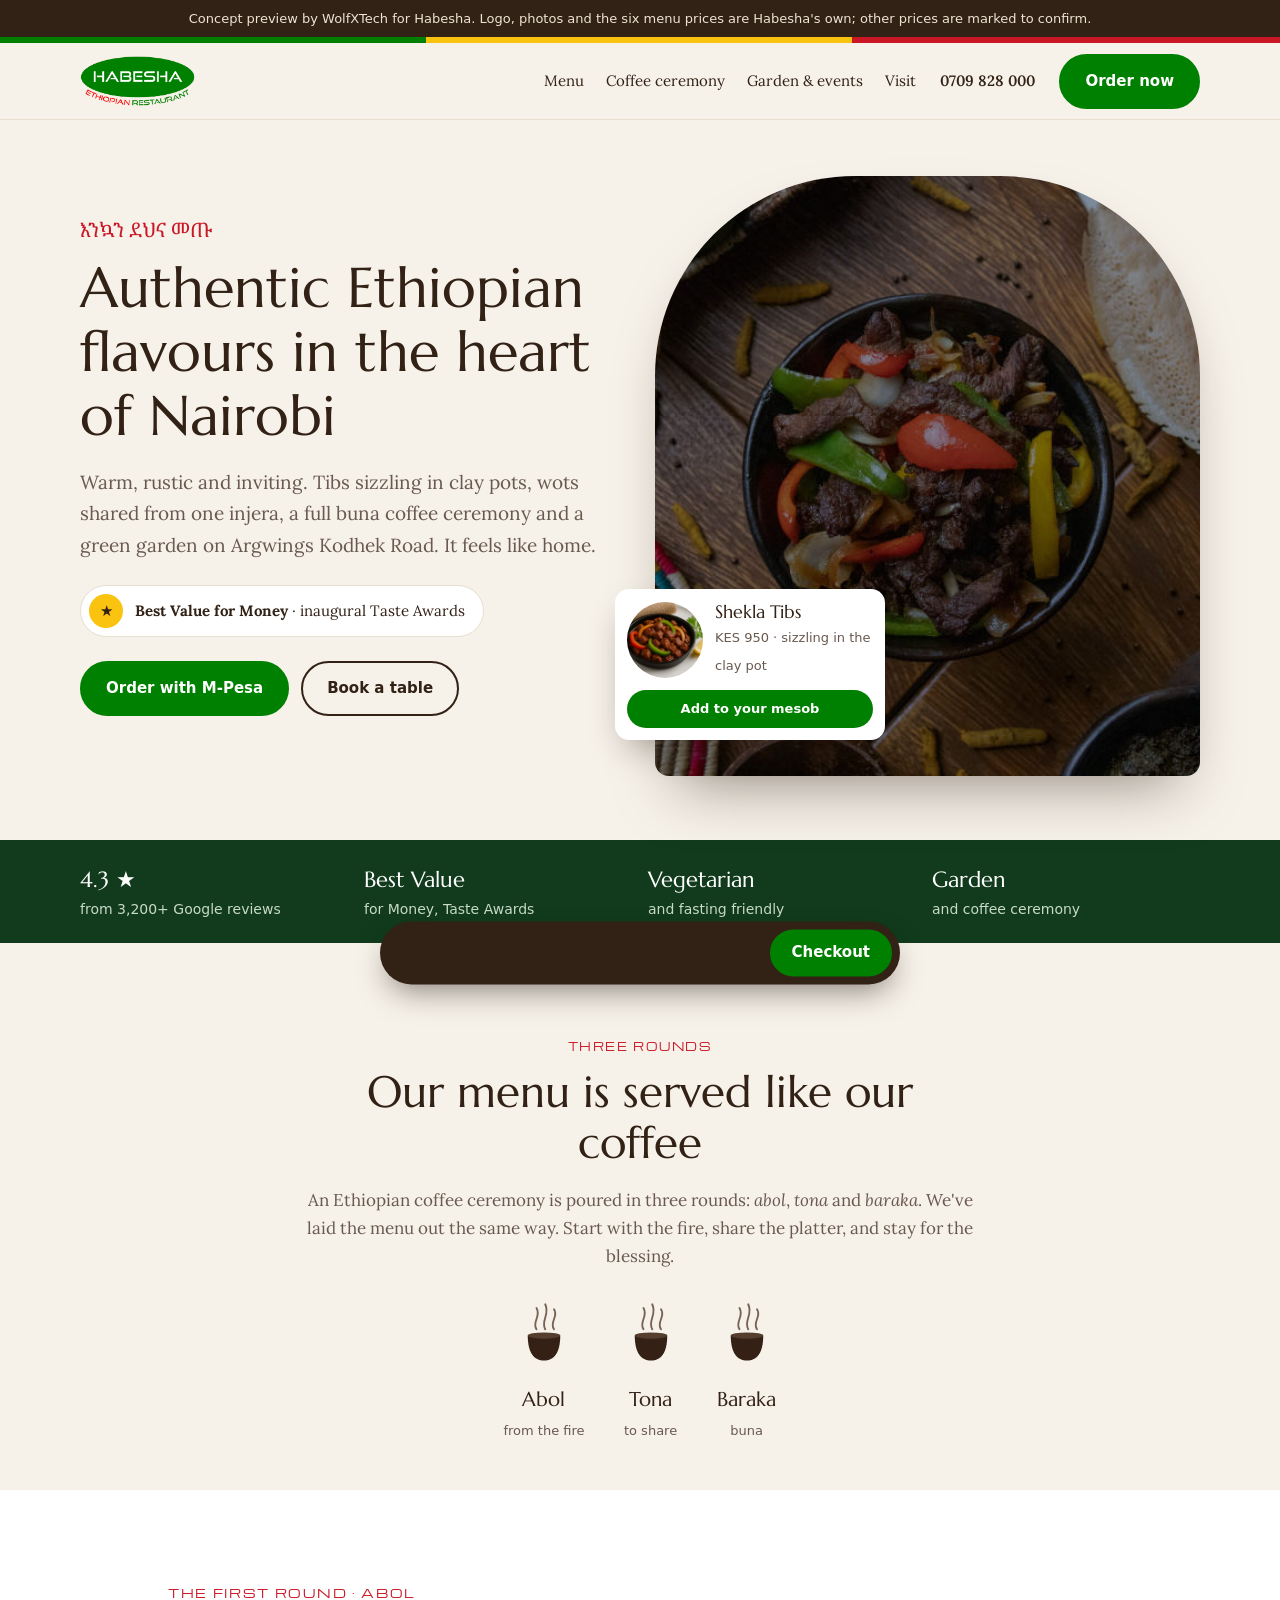
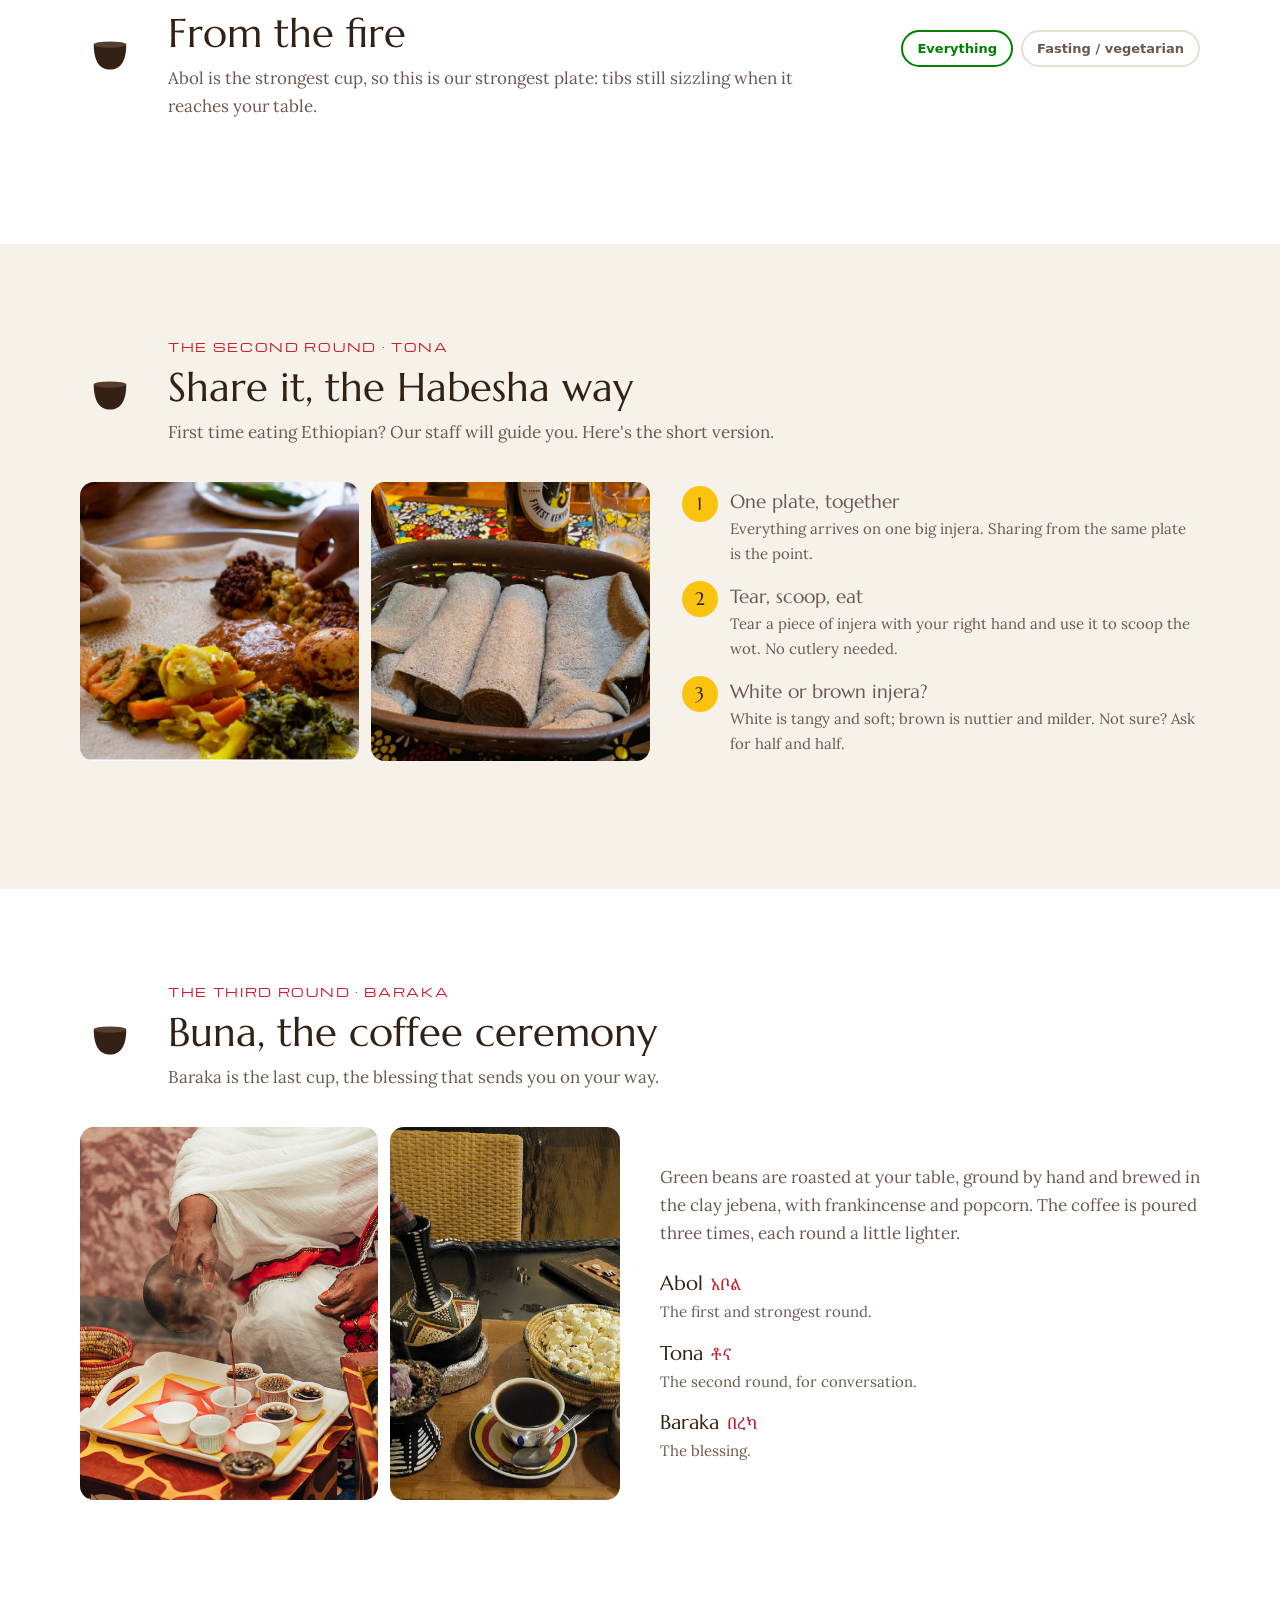
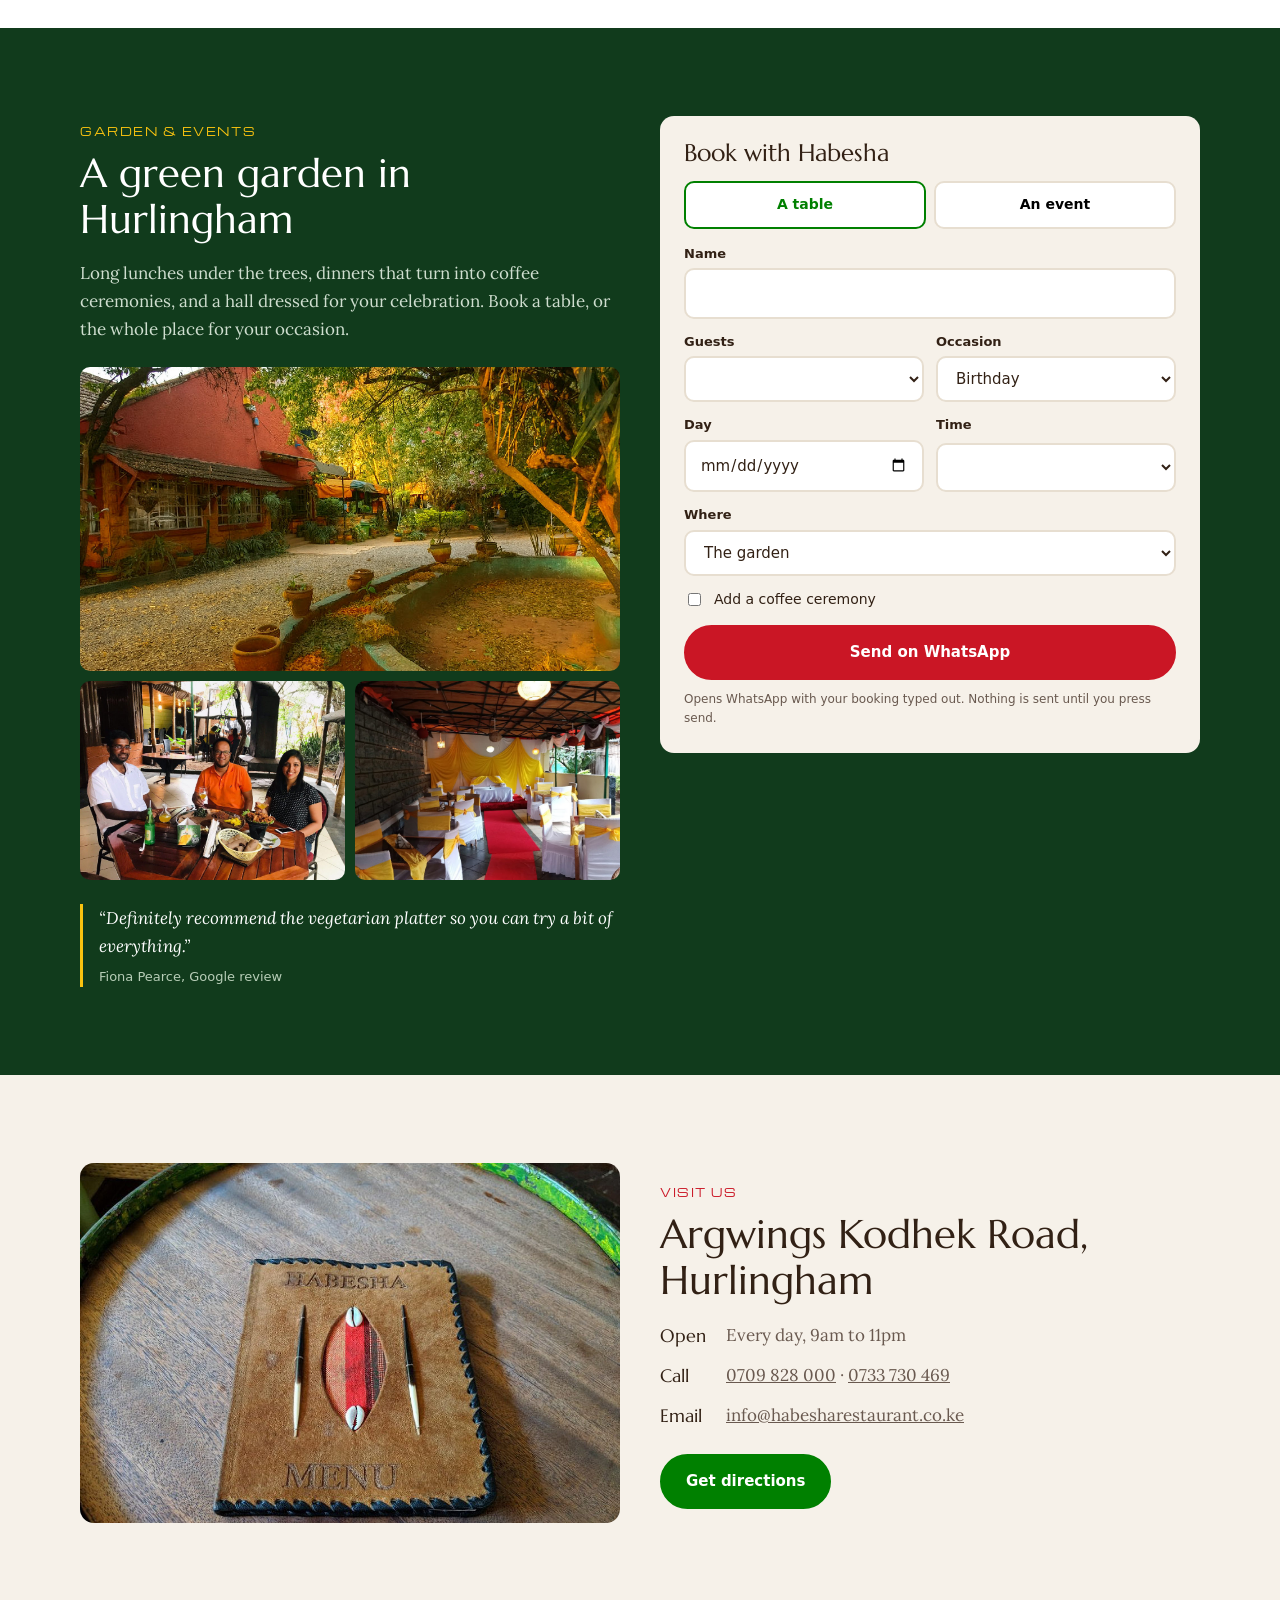
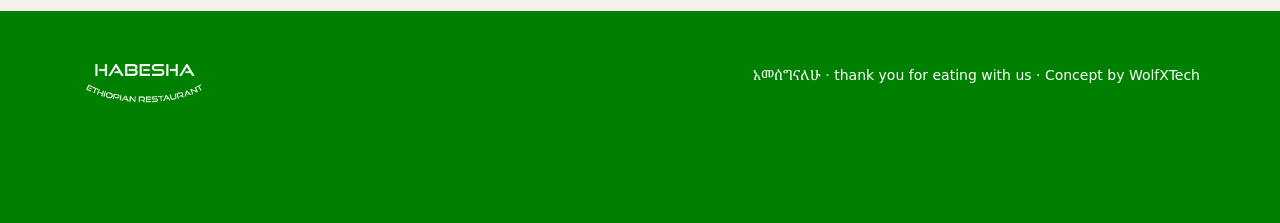
==== index.html @ 849359c7 "WolfXTech concept demo: habesha-ethiopian (2026-09-28)" ====
<!doctype html>
<html lang="en">
<head>
<meta name="robots" content="noindex, nofollow">
<meta charset="utf-8">
<meta name="viewport" content="width=device-width, initial-scale=1">
<title>Habesha Ethiopian Restaurant | Authentic Ethiopian Food &amp; Coffee Ceremony, Hurlingham, Nairobi</title>
<meta name="description" content="Authentic Ethiopian flavours in the heart of Nairobi. Shekla tibs, doro wot and sharing platters on injera, a traditional coffee ceremony and a green garden on Argwings Kodhek Road, Hurlingham. Voted Best Value for Money at the inaugural Taste Awards. Order online with M-Pesa or book a table.">
<meta name="theme-color" content="#008000">
<link rel="icon" href="img/logo.png">
<link rel="preconnect" href="https://fonts.googleapis.com">
<link rel="preconnect" href="https://fonts.gstatic.com" crossorigin>
<link href="https://fonts.googleapis.com/css2?family=Lora:ital,wght@0,400;0,500;0,600;1,400&family=Marcellus&family=Michroma&family=Noto+Serif+Ethiopic:wght@500&display=swap" rel="stylesheet">
<link rel="stylesheet" href="habesha.css">
<script type="application/ld+json">
{"@context":"https://schema.org","@type":"Restaurant","name":"Habesha Ethiopian Restaurant","servesCuisine":"Ethiopian","telephone":"+254709828000","email":"info@habesharestaurant.co.ke",
 "address":{"@type":"PostalAddress","streetAddress":"Argwings Kodhek Road, Hurlingham","addressLocality":"Nairobi","addressCountry":"KE"},
 "openingHours":"Mo-Su 09:00-23:00","award":"Best Value for Money, inaugural Taste Awards","aggregateRating":{"@type":"AggregateRating","ratingValue":4.3,"reviewCount":3222}}
</script>
</head>
<body>
<div class="concept">Concept preview by WolfXTech for Habesha. Logo, photos and the six menu prices are Habesha's own; other prices are marked to confirm.</div>
<div class="tricolour" aria-hidden="true"></div>

<header class="top"><div class="wrap">
  <a class="logo" href="#top"><img src="img/logo.png" alt="Habesha Ethiopian Restaurant" width="1558" height="673"></a>
  <nav class="links" aria-label="Sections"><a href="#rounds">Menu</a><a href="#baraka">Coffee ceremony</a><a href="#garden">Garden &amp; events</a><a href="#visit">Visit</a></nav>
  <a class="phone" href="tel:+254709828000">0709 828 000</a>
  <a class="btn btn-green" href="#rounds">Order now</a>
</div></header>

<main id="top">
  <div class="wrap hero">
    <div>
      <span class="eth" lang="am">እንኳን ደህና መጡ</span>
      <h1>Authentic Ethiopian flavours in the heart of Nairobi</h1>
      <p>Warm, rustic and inviting. Tibs sizzling in clay pots, wots shared from one injera, a full buna coffee ceremony and a green garden on Argwings Kodhek Road. It feels like home.</p>
      <div class="award"><i aria-hidden="true">★</i><span><b>Best Value for Money</b> · inaugural Taste Awards</span></div>
      <div class="ctas"><a class="btn btn-green" href="#rounds">Order with M-Pesa</a><a class="btn" href="#garden">Book a table</a></div>
      <p class="status" id="status"></p>
    </div>
    <div class="stage">
      <img src="img/hero.jpg" alt="An Ethiopian platter on injera beside woven mesob baskets at Habesha" width="960" height="540">
      <div class="float">
        <img src="img/shekla-tibs.jpg" alt="" width="960" height="640">
        <div><b>Shekla Tibs</b><span>KES 950 · sizzling in the clay pot</span></div>
        <button class="add" type="button" data-add="shekla-tibs">Add to your mesob</button>
      </div>
    </div>
  </div>

  <div class="proof"><div class="wrap">
    <div><b>4.3 ★</b>from 3,200+ Google reviews</div>
    <div><b>Best Value</b>for Money, Taste Awards</div>
    <div><b>Vegetarian</b>and fasting friendly</div>
    <div><b>Garden</b>and coffee ceremony</div>
  </div></div>

  <section id="rounds" style="padding-bottom:40px">
    <div class="wrap intro">
      <span class="caps" style="color:var(--red)">Three rounds</span>
      <h2>Our menu is served like our coffee</h2>
      <p>An Ethiopian coffee ceremony is poured in three rounds: <i>abol</i>, <i>tona</i> and <i>baraka</i>. We've laid the menu out the same way. Start with the fire, share the platter, and stay for the blessing.</p>
      <div class="cups">
        <a href="#abol"><span class="cup" aria-hidden="true"><svg viewBox="0 0 96 120"><use href="#cupsvg"/></svg></span><b>Abol</b>from the fire</a>
        <a href="#tona"><span class="cup" aria-hidden="true"><svg viewBox="0 0 96 120"><use href="#cupsvg"/></svg></span><b>Tona</b>to share</a>
        <a href="#baraka"><span class="cup" aria-hidden="true"><svg viewBox="0 0 96 120"><use href="#cupsvg"/></svg></span><b>Baraka</b>buna</a>
      </div>
    </div>
  </section>

  <section class="round" id="abol" data-key="fire">
    <div class="wrap">
      <div class="round-head">
        <span class="cup" aria-hidden="true"><svg viewBox="0 0 96 120" width="60" height="75"><g class="steam" fill="none" stroke="hsl(24 18% 40%)" stroke-width="3" stroke-linecap="round"><path d="M36 50 C28 38 44 30 36 16"/><path d="M50 50 C42 36 58 28 50 10"/><path d="M64 50 C56 38 72 30 64 18"/></g><path d="M22 60 H74 C74 88 64 100 48 100 C32 100 22 88 22 60 Z" fill="hsl(24 45% 14%)"/><ellipse cx="48" cy="60" rx="26" ry="5" fill="hsl(24 30% 26%)"/></svg></span>
        <div><span class="n">The first round · Abol</span><h2>From the fire</h2><p>Abol is the strongest cup, so this is our strongest plate: tibs still sizzling when it reaches your table.</p></div>
        <div class="filters" role="group" aria-label="Filter"><button type="button" data-diet="" aria-pressed="true">Everything</button><button type="button" data-diet="v" aria-pressed="false">Fasting / vegetarian</button></div>
      </div>
      <div class="dishes" data-cat="fire"></div>
    </div>
  </section>

  <section class="round" id="tona" data-key="share">
    <div class="wrap">
      <div class="round-head">
        <span class="cup" aria-hidden="true"><svg viewBox="0 0 96 120" width="60" height="75"><g class="steam" fill="none" stroke="hsl(24 18% 40%)" stroke-width="3" stroke-linecap="round"><path d="M36 50 C28 38 44 30 36 16"/><path d="M50 50 C42 36 58 28 50 10"/><path d="M64 50 C56 38 72 30 64 18"/></g><path d="M22 60 H74 C74 88 64 100 48 100 C32 100 22 88 22 60 Z" fill="hsl(24 45% 14%)"/><ellipse cx="48" cy="60" rx="26" ry="5" fill="hsl(24 30% 26%)"/></svg></span>
        <div><span class="n">The second round · Tona</span><h2>Share it, the Habesha way</h2><p>First time eating Ethiopian? Our staff will guide you. Here's the short version.</p></div>
      </div>
      <div class="guide">
        <div class="pics"><img src="img/eating.jpg" alt="Hands tearing injera to scoop wot" loading="lazy" width="960" height="640"><img src="img/injera.jpg" alt="Rolls of injera in a basket" loading="lazy" width="960" height="640"></div>
        <ol>
          <li><span><b>One plate, together</b><span>Everything arrives on one big injera. Sharing from the same plate is the point.</span></span></li>
          <li><span><b>Tear, scoop, eat</b><span>Tear a piece of injera with your right hand and use it to scoop the wot. No cutlery needed.</span></span></li>
          <li><span><b>White or brown injera?</b><span>White is tangy and soft; brown is nuttier and milder. Not sure? Ask for half and half.</span></span></li>
        </ol>
      </div>
      <div class="dishes" data-cat="share"></div>
    </div>
  </section>

  <section class="round" id="baraka" data-key="coffee">
    <div class="wrap">
      <div class="round-head">
        <span class="cup" aria-hidden="true"><svg viewBox="0 0 96 120" width="60" height="75"><g class="steam" fill="none" stroke="hsl(24 18% 40%)" stroke-width="3" stroke-linecap="round"><path d="M36 50 C28 38 44 30 36 16"/><path d="M50 50 C42 36 58 28 50 10"/><path d="M64 50 C56 38 72 30 64 18"/></g><path d="M22 60 H74 C74 88 64 100 48 100 C32 100 22 88 22 60 Z" fill="hsl(24 45% 14%)"/><ellipse cx="48" cy="60" rx="26" ry="5" fill="hsl(24 30% 26%)"/></svg></span>
        <div><span class="n">The third round · Baraka</span><h2>Buna, the coffee ceremony</h2><p>Baraka is the last cup, the blessing that sends you on your way.</p></div>
      </div>
      <div class="ceremony">
        <div class="pics"><img src="img/pour.jpg" alt="Coffee poured from the jebena at Habesha's coffee ceremony" loading="lazy" width="960" height="640"><img src="img/buna.jpg" alt="A buna set with jebena, cups and incense" loading="lazy" width="960" height="640"></div>
        <div>
          <p style="margin:0;color:var(--muted)">Green beans are roasted at your table, ground by hand and brewed in the clay jebena, with frankincense and popcorn. The coffee is poured three times, each round a little lighter.</p>
          <dl>
            <div><dt>Abol<span class="eth" lang="am">አቦል</span></dt><dd>The first and strongest round.</dd></div>
            <div><dt>Tona<span class="eth" lang="am">ቶና</span></dt><dd>The second round, for conversation.</dd></div>
            <div><dt>Baraka<span class="eth" lang="am">በረካ</span></dt><dd>The blessing.</dd></div>
          </dl>
        </div>
      </div>
      <div class="dishes" data-cat="coffee"></div>
    </div>
  </section>

  <section class="garden" id="garden">
    <div class="wrap grid">
      <div>
        <span class="n caps">Garden &amp; events</span>
        <h2>A green garden in Hurlingham</h2>
        <p>Long lunches under the trees, dinners that turn into coffee ceremonies, and a hall dressed for your celebration. Book a table, or the whole place for your occasion.</p>
        <div class="mosaic">
          <img src="img/garden.jpg" alt="Habesha's garden compound" loading="lazy" width="960" height="640">
          <img src="img/diners.jpg" alt="Guests at lunch in the garden" loading="lazy" width="960" height="640">
          <img src="img/hall.jpg" alt="Habesha's hall dressed for an event" loading="lazy" width="960" height="640">
        </div>
        <blockquote class="quote">“Definitely recommend the vegetarian platter so you can try a bit of everything.”<cite>Fiona Pearce, Google review</cite></blockquote>
      </div>
      <form class="bookform" id="bookf" novalidate>
        <h3>Book with Habesha</h3>
        <div class="seg" role="group" aria-label="What are you booking?"><button type="button" data-kind="table" aria-pressed="true">A table</button><button type="button" data-kind="event" aria-pressed="false">An event</button></div>
        <label class="field">Name<input name="name" autocomplete="name"></label>
        <div class="row2">
          <label class="field">Guests<select name="guests" id="guests"></select></label>
          <label class="field" id="occasionField">Occasion<select name="occasion"><option>Birthday</option><option>Anniversary</option><option>Engagement / wedding</option><option>Corporate event</option><option>Family gathering</option><option>Other</option></select></label>
        </div>
        <div class="row2">
          <label class="field">Day<input name="day" type="date" id="bday"></label>
          <label class="field">Time<select name="time" id="btime"></select></label>
        </div>
        <label class="field">Where<select name="where"><option>The garden</option><option>Inside</option><option>No preference</option></select></label>
        <label class="check"><input type="checkbox" name="ceremony"> Add a coffee ceremony</label>
        <p class="err" id="berr" hidden></p>
        <button class="btn btn-red" type="submit" style="width:100%">Send on WhatsApp</button>
        <p style="font-size:.75rem;color:var(--muted);margin:10px 0 0;font-family:system-ui,sans-serif">Opens WhatsApp with your booking typed out. Nothing is sent until you press send.</p>
      </form>
    </div>
  </section>

  <section id="visit">
    <div class="wrap visit">
      <img src="img/menu-book.jpg" alt="The leather-bound Habesha menu" loading="lazy" width="960" height="640">
      <div>
        <span class="caps" style="color:var(--red)">Visit us</span>
        <h2 style="font-size:2.5rem;margin-top:6px">Argwings Kodhek Road, Hurlingham</h2>
        <dl>
          <dt>Open</dt><dd>Every day, 9am to 11pm</dd>
          <dt>Call</dt><dd><a href="tel:+254709828000">0709 828 000</a> · <a href="tel:+254733730469">0733 730 469</a></dd>
          <dt>Email</dt><dd><a href="mailto:info@habesharestaurant.co.ke">info@habesharestaurant.co.ke</a></dd>
        </dl>
        <a class="btn btn-green" target="_blank" rel="noopener" href="https://www.google.com/maps/search/?api=1&amp;query=Habesha+Ethiopian+Restaurant+Argwings+Kodhek+Nairobi">Get directions</a>
      </div>
    </div>
  </section>
</main>

<footer><div class="wrap"><img src="img/logo-negative.png" alt="Habesha" width="1558" height="673"><span><span class="eth" lang="am">አመሰግናለሁ</span> · thank you for eating with us · Concept by WolfXTech</span></div></footer>
<div class="mesob" id="mesob" role="status"><span id="mesobText"></span><a class="btn btn-green" href="order.html" style="padding:9px 20px">Checkout</a></div>

<svg width="0" height="0" style="position:absolute" aria-hidden="true"><symbol id="cupsvg" viewBox="0 0 96 120"><g class="steam" fill="none" stroke="hsl(24 18% 40%)" stroke-width="3" stroke-linecap="round"><path d="M36 50 C28 38 44 30 36 16"/><path d="M50 50 C42 36 58 28 50 10"/><path d="M64 50 C56 38 72 30 64 18"/></g><path d="M22 60 H74 C74 88 64 100 48 100 C32 100 22 88 22 60 Z" fill="hsl(24 45% 14%)"/><ellipse cx="48" cy="60" rx="26" ry="5" fill="hsl(24 30% 26%)"/></symbol></svg>

<script src="kit.js"></script>
<script>
  const now = Kit.nairobiNow(), h = now.getHours(), open = h >= 9 && h < 23, st = document.getElementById('status');
  st.innerHTML = open ? '<b>Open now</b> until 11pm · delivery and pickup' : '<b>Closed now</b> · opens 9am. Order ahead for lunch.';
  st.classList.toggle('shut', !open);

  const b = Kit.basket('habesha-mesob'); let data, diet = '';
  const tags = it => (it.diet === 'v' ? '<span class="tag v">Fasting</span>' : '') + (it.tag ? `<span class="tag${/confirm/i.test(it.tag) ? ' tbc' : ''}">${Kit.esc(it.tag)}</span>` : '');
  const card = it => `<article class="dish">${it.img ? `<img src="img/${it.img}.jpg" alt="${Kit.esc(it.name)}" loading="lazy" width="960" height="640">` : ''}<div class="body"><h3>${Kit.esc(it.name)}</h3><div>${tags(it)}</div><p>${Kit.esc(it.desc || '')}</p><div class="row"><span class="price">KES ${Kit.fmt(it.price)}</span><button class="add" type="button" data-add="${it.id}">Add</button></div></div></article>`;
  const row = it => `<div class="item"><h4>${Kit.esc(it.name)} ${tags(it)}</h4><span class="price">${Kit.fmt(it.price)}</span><button class="add" type="button" data-add="${it.id}">Add</button>${it.desc ? `<p>${Kit.esc(it.desc)}</p>` : ''}</div>`;
  function render() {
    data.categories.forEach(c => {
      const list = c.items.filter(it => !diet || it.diet === diet), el = document.querySelector(`[data-cat="${c.key}"]`);
      const pics = list.filter(it => it.img), rest = list.filter(it => !it.img);
      el.innerHTML = pics.map(card).join('') || '<p style="color:var(--muted)">Nothing here with that filter.</p>';
      let rows = el.nextElementSibling?.classList.contains('rows') ? el.nextElementSibling : null;
      if (!rows && rest.length) { rows = document.createElement('div'); rows.className = 'rows'; el.after(rows); }
      if (rows) rows.innerHTML = rest.map(row).join('');
    });
  }
  function bag() { const t = Kit.totals(b, data.items); document.getElementById('mesobText').textContent = `Your mesob · ${t.count} dish${t.count === 1 ? '' : 'es'} · KES ${Kit.fmt(t.total)}`; document.getElementById('mesob').classList.toggle('show', t.count > 0); }

  document.addEventListener('click', e => {
    const a = e.target.closest('[data-add]'); if (a) { b.add(a.dataset.add); bag(); const was = a.textContent; a.textContent = 'Added'; setTimeout(() => a.textContent = was, 900); }
    const d = e.target.closest('[data-diet]'); if (d) { diet = d.dataset.diet; document.querySelectorAll('[data-diet]').forEach(x => x.setAttribute('aria-pressed', x === d)); render(); }
    const k = e.target.closest('[data-kind]'); if (k) { kind = k.dataset.kind; document.querySelectorAll('[data-kind]').forEach(x => x.setAttribute('aria-pressed', x === k)); guests(); }
  });

  // the signature: steam rises from a round's cup the first time you reach it (once, then it stays)
  const io = 'IntersectionObserver' in window ? new IntersectionObserver(es => es.forEach(e => { if (e.isIntersecting) { e.target.classList.add('in'); io.unobserve(e.target); } }), { threshold: .2 }) : null;
  document.querySelectorAll('.round').forEach(r => io ? io.observe(r) : r.classList.add('in'));

  // booking: a table or an event, typed out for WhatsApp
  let kind = 'table';
  const gs = document.getElementById('guests');
  function guests() {
    gs.innerHTML = (kind === 'table' ? ['2', '3', '4', '5', '6', '8', '10+'] : ['10 – 25', '25 – 50', '50 – 100', '100+']).map(x => `<option>${x}</option>`).join('');
    document.getElementById('occasionField').hidden = kind === 'table';
  }
  guests();
  const bday = document.getElementById('bday'), btime = document.getElementById('btime');
  bday.min = bday.value = `${now.getFullYear()}-${String(now.getMonth() + 1).padStart(2, '0')}-${String(now.getDate()).padStart(2, '0')}`;
  for (let hh = 9; hh <= 21; hh++) for (const m of ['00', '30']) btime.insertAdjacentHTML('beforeend', `<option>${hh > 12 ? hh - 12 : hh}:${m} ${hh >= 12 ? 'pm' : 'am'}</option>`);
  btime.value = '1:00 pm';
  document.getElementById('bookf').addEventListener('submit', e => {
    e.preventDefault(); const f = new FormData(e.target), err = document.getElementById('berr');
    if (!String(f.get('name')).trim()) { err.textContent = 'Add your name so we know who to expect.'; err.hidden = false; return; }
    err.hidden = true;
    const when = new Date(f.get('day') + 'T12:00').toLocaleDateString('en-KE', { weekday: 'long', day: 'numeric', month: 'long' });
    const msg = `Selam Habesha, I'd like to book ${kind === 'table' ? 'a table' : 'an event'}.\nName: ${f.get('name')}\nGuests: ${f.get('guests')}` + (kind === 'event' ? `\nOccasion: ${f.get('occasion')}` : '') + `\nWhen: ${when}, ${f.get('time')}\nWhere: ${f.get('where')}` + (f.get('ceremony') ? '\nCoffee ceremony: yes please' : '');
    window.open('https://wa.me/254709828000?text=' + encodeURIComponent(msg), '_blank', 'noopener');
  });

  Kit.menu().then(d => { data = d; render(); bag(); });
</script>
</body>
</html>
---- habesha.css ----
/* Habesha Ethiopian Restaurant: "Three Rounds", on their own brand.
   Their 2025 logo: green oval, wide white HABESHA, ETHIOPIAN in red and RESTAURANT in green.
   Their photos: the September 2025 shoot, the garden, the coffee ceremony, the event hall.
   Scales: 4 8 12 16 24 32 48 64 96 · 13 14 16 18 20 24 30 36 48 56 */
:root {
  --green: hsl(120 100% 25%);          /* the logo green; white on it 5.1:1 */
  --green-deep: hsl(135 55% 15%);
  --green-100: hsl(120 40% 93%);
  --red: hsl(355 80% 44%);             /* ETHIOPIAN in the logo; white on it 5.6:1 */
  --gold: hsl(46 95% 52%);
  --injera: hsl(38 42% 94%);
  --injera-2: hsl(36 32% 86%);
  --coffee: hsl(24 40% 14%);
  --muted: hsl(24 14% 36%);            /* on injera 6.8:1 */
  --wide: 'Michroma', 'Arial Black', sans-serif;
  --serif: 'Marcellus', Georgia, serif;
  --text: 'Lora', Georgia, serif;
  --eth: 'Noto Serif Ethiopic', serif;
  --r: 14px;
}
* { box-sizing: border-box; }
[hidden] { display: none !important; }
html { scroll-behavior: smooth; scroll-padding-top: 84px; }
body { margin: 0; font-family: var(--text); font-size: 1.0625rem; line-height: 1.65; color: var(--coffee); background: var(--injera); }
a { color: inherit; }
button, input, select, textarea { font: inherit; }
img { max-width: 100%; height: auto; display: block; }
:focus-visible { outline: 3px solid var(--gold); outline-offset: 2px; }
h1, h2, h3, h4 { font-family: var(--serif); font-weight: 400; line-height: 1.15; margin: 0; }
.eth { font-family: var(--eth); }
.caps { font-family: var(--wide); font-size: .6875rem; letter-spacing: .14em; text-transform: uppercase; }
.concept { background: var(--coffee); color: hsl(38 42% 88%); font-size: .8125rem; text-align: center; padding: 8px 16px; font-family: system-ui, sans-serif; }
.tricolour { height: 6px; background: linear-gradient(90deg, var(--green) 0 33.3%, var(--gold) 33.3% 66.6%, var(--red) 66.6%); }
.wrap { max-width: 1160px; margin: 0 auto; padding: 0 20px; }

/* header: their logo, solid (no blur), so scrolling stays light */
header.top { position: sticky; top: 0; z-index: 30; background: var(--injera); border-bottom: 1px solid var(--injera-2); }
header.top .wrap { display: flex; align-items: center; gap: 24px; height: 76px; }
.logo img { height: 50px; width: auto; }
nav.links { display: flex; gap: 22px; margin-left: auto; font-size: .9375rem; }
nav.links a { text-decoration: none; }
nav.links a:hover { color: var(--green); }
.phone { font-weight: 600; text-decoration: none; white-space: nowrap; font-size: .9375rem; }
.btn { display: inline-flex; align-items: center; justify-content: center; gap: 8px; padding: 13px 24px; border-radius: 999px; border: 2px solid var(--coffee); background: transparent; color: var(--coffee); font-family: system-ui, sans-serif; font-weight: 700; font-size: .9375rem; text-decoration: none; cursor: pointer; }
.btn-green { background: var(--green); border-color: var(--green); color: #fff; }
.btn-green:hover { background: hsl(120 100% 21%); border-color: hsl(120 100% 21%); }
.btn-red { background: var(--red); border-color: var(--red); color: #fff; }

/* hero */
.hero { display: grid; grid-template-columns: 1fr 1.05fr; gap: 56px; align-items: center; padding-top: 56px; padding-bottom: 64px; }
.hero .eth { font-size: 1.25rem; color: var(--red); }
.hero h1 { font-size: 3.5rem; margin: 10px 0 18px; }
.hero p { font-size: 1.1875rem; color: var(--muted); margin: 0 0 24px; max-width: 30em; }
.award { display: inline-flex; align-items: center; gap: 12px; background: #fff; border: 1px solid var(--injera-2); border-radius: 999px; padding: 8px 18px 8px 8px; margin-bottom: 24px; font-size: .9375rem; }
.award i { display: grid; place-items: center; width: 34px; height: 34px; border-radius: 50%; background: var(--gold); font-style: normal; }
.ctas { display: flex; gap: 12px; flex-wrap: wrap; }
.status { margin: 18px 0 0; font-size: .9375rem; font-family: system-ui, sans-serif; }
.status b { color: var(--green); }
.status.shut b { color: var(--red); }
.stage { position: relative; }
.stage > img { border-radius: 200px 200px var(--r) var(--r); aspect-ratio: 4 / 4.4; object-fit: cover; width: 100%; box-shadow: 0 30px 60px -24px hsla(24, 40%, 14%, .5); }
.float { position: absolute; left: -40px; bottom: 36px; width: 270px; background: #fff; border-radius: var(--r); padding: 12px; display: grid; grid-template-columns: 76px 1fr; gap: 12px; align-items: center; box-shadow: 0 16px 36px -12px hsla(24, 40%, 14%, .4); }
.float img { width: 76px; height: 76px; border-radius: 50%; object-fit: cover; }
.float b { display: block; font-family: var(--serif); font-weight: 400; font-size: 1.125rem; line-height: 1.2; }
.float span { font-size: .8125rem; color: var(--muted); font-family: system-ui, sans-serif; }
.float button { grid-column: 1 / -1; }

.proof { background: var(--green-deep); color: #fff; }
.proof .wrap { display: grid; grid-template-columns: repeat(4, 1fr); gap: 16px; padding-block: 22px; font-family: system-ui, sans-serif; font-size: .875rem; color: hsl(120 20% 82%); }
.proof b { display: block; font-family: var(--serif); font-weight: 400; font-size: 1.375rem; color: #fff; }

/* the three rounds */
section { padding: 88px 0; }
.intro { text-align: center; max-width: 720px; margin: 0 auto 8px; }
.intro h2 { font-size: 2.75rem; margin: 8px 0 12px; }
.intro p { color: var(--muted); }
.cups { display: flex; justify-content: center; gap: 36px; margin: 28px 0 0; }
.cups a { display: grid; justify-items: center; gap: 4px; text-decoration: none; color: var(--muted); font-family: system-ui, sans-serif; font-size: .8125rem; }
.cups b { font-family: var(--serif); font-weight: 400; font-size: 1.25rem; color: var(--coffee); }
.cup svg { width: 60px; height: 75px; overflow: visible; }
.cup .steam path { stroke-dasharray: 60; stroke-dashoffset: 60; opacity: 0; transition: stroke-dashoffset 1.6s ease, opacity 1.2s ease; }
.round.in .cup .steam path, .cups .cup .steam path { stroke-dashoffset: 0; opacity: .75; }
.round.in .cup .steam path:nth-child(2) { transition-delay: .25s; } .round.in .cup .steam path:nth-child(3) { transition-delay: .5s; }
.round:nth-of-type(even) { background: #fff; }
.round-head { display: grid; grid-template-columns: auto 1fr auto; gap: 28px; align-items: center; margin-bottom: 36px; }
.round-head .n { font-family: var(--wide); font-size: .75rem; letter-spacing: .14em; color: var(--red); text-transform: uppercase; }
.round-head h2 { font-size: 2.5rem; margin-top: 4px; }
.round-head p { margin: 8px 0 0; color: var(--muted); max-width: 40em; }
.filters { display: flex; gap: 8px; }
.filters button { border: 2px solid var(--injera-2); background: #fff; border-radius: 999px; padding: 6px 14px; cursor: pointer; font-family: system-ui, sans-serif; font-weight: 700; font-size: .8125rem; color: var(--muted); }
.filters button[aria-pressed="true"] { border-color: var(--green); color: var(--green); }
.dishes { display: grid; grid-template-columns: repeat(3, 1fr); gap: 20px; }
.dish { display: flex; flex-direction: column; background: #fff; border-radius: var(--r); overflow: hidden; box-shadow: 0 1px 3px hsla(24, 40%, 14%, .1), 0 12px 28px -18px hsla(24, 40%, 14%, .35); }
.round:nth-of-type(even) .dish { background: var(--injera); }
.dish img { aspect-ratio: 3 / 2; object-fit: cover; width: 100%; }
.dish .body { padding: 16px 18px 18px; display: flex; flex-direction: column; gap: 6px; flex: 1; }
.dish h3 { font-size: 1.3125rem; }
.dish p { margin: 0; font-size: .9375rem; color: var(--muted); }
.dish .row { display: flex; justify-content: space-between; align-items: center; margin-top: auto; padding-top: 10px; }
.price { font-family: system-ui, sans-serif; font-weight: 800; white-space: nowrap; }
.tag { display: inline-block; font-family: system-ui, sans-serif; font-size: .6875rem; font-weight: 800; letter-spacing: .04em; text-transform: uppercase; color: var(--green); background: var(--green-100); border-radius: 999px; padding: 2px 9px; vertical-align: 3px; margin-left: 6px; }
.tag.tbc { color: var(--red); background: hsl(355 80% 95%); }
.tag.v { color: hsl(120 60% 22%); background: hsl(80 60% 88%); }
.add { border: 0; border-radius: 999px; background: var(--green); color: #fff; font-family: system-ui, sans-serif; font-weight: 700; font-size: .8125rem; padding: 8px 18px; cursor: pointer; }
.add:hover { background: hsl(120 100% 21%); }
.rows { margin-top: 20px; display: grid; grid-template-columns: 1fr 1fr; column-gap: 40px; }
.item { display: grid; grid-template-columns: 1fr auto auto; gap: 2px 14px; align-items: center; padding: 12px 0; border-bottom: 1px dashed var(--injera-2); }
.item h4 { font-size: 1.0625rem; }
.item p { grid-column: 1; margin: 0; font-size: .875rem; color: var(--muted); }

/* how to eat it */
.guide { display: grid; grid-template-columns: 1.1fr 1fr; gap: 32px; align-items: center; margin-bottom: 40px; }
.guide .pics { display: grid; grid-template-columns: 1fr 1fr; gap: 12px; }
.guide .pics img { border-radius: var(--r); aspect-ratio: 1; object-fit: cover; width: 100%; }
.guide ol { list-style: none; padding: 0; margin: 0; display: grid; gap: 14px; counter-reset: s; }
.guide li { counter-increment: s; display: grid; grid-template-columns: 36px 1fr; gap: 12px; }
.guide li::before { content: counter(s); display: grid; place-items: center; width: 36px; height: 36px; border-radius: 50%; background: var(--gold); font-family: var(--serif); font-size: 1.125rem; }
.guide li b { display: block; font-family: var(--serif); font-weight: 400; font-size: 1.1875rem; }
.guide li span { color: var(--muted); font-size: .9375rem; }

/* coffee ceremony */
.ceremony { display: grid; grid-template-columns: 1fr 1fr; gap: 40px; align-items: center; margin-bottom: 40px; }
.ceremony .pics { display: grid; grid-template-columns: 1.3fr 1fr; gap: 12px; }
.ceremony .pics img { border-radius: var(--r); object-fit: cover; width: 100%; height: 100%; aspect-ratio: 4 / 5; }
.ceremony dl { display: grid; gap: 12px; margin: 20px 0 0; }
.ceremony dt { font-family: var(--serif); font-size: 1.25rem; }
.ceremony dt .eth { color: var(--red); font-size: 1rem; margin-left: 8px; }
.ceremony dd { margin: 0; color: var(--muted); font-size: .9375rem; }

/* garden & events */
.garden { background: var(--green-deep); color: #fff; }
.garden .grid { display: grid; grid-template-columns: 1fr 1fr; gap: 40px; align-items: start; }
.garden h2 { font-size: 2.5rem; margin: 6px 0 14px; }
.garden p { color: hsl(120 18% 84%); }
.garden .n { color: var(--gold); }
.mosaic { display: grid; grid-template-columns: 1fr 1fr; gap: 10px; margin-top: 24px; }
.mosaic img { border-radius: 10px; aspect-ratio: 4 / 3; object-fit: cover; width: 100%; }
.mosaic img:first-child { grid-column: 1 / -1; aspect-ratio: 16 / 9; }
.quote { margin: 24px 0 0; padding-left: 16px; border-left: 3px solid var(--gold); font-style: italic; color: #fff; }
.quote cite { display: block; font-style: normal; font-size: .8125rem; color: hsl(120 18% 76%); margin-top: 6px; font-family: system-ui, sans-serif; }
.bookform { background: var(--injera); color: var(--coffee); border-radius: var(--r); padding: 24px; }
.bookform h3 { font-size: 1.5rem; margin-bottom: 14px; }
.seg { display: grid; grid-template-columns: 1fr 1fr; gap: 8px; margin-bottom: 14px; }
.seg button { padding: 10px; border: 2px solid var(--injera-2); border-radius: 10px; background: #fff; cursor: pointer; font-family: system-ui, sans-serif; font-weight: 700; font-size: .875rem; }
.seg button[aria-pressed="true"] { border-color: var(--green); color: var(--green); }
.row2 { display: grid; grid-template-columns: 1fr 1fr; gap: 12px; }
.field { display: grid; gap: 4px; margin-bottom: 12px; font-family: system-ui, sans-serif; font-weight: 700; font-size: .8125rem; }
.field input, .field select, .field textarea { font-weight: 500; font-size: .9375rem; color: var(--coffee); padding: 11px 14px; border: 2px solid var(--injera-2); border-radius: 10px; background: #fff; width: 100%; }
.field input:focus, .field select:focus, .field textarea:focus { outline: 0; border-color: var(--green); }
.check { display: flex; gap: 10px; align-items: center; margin-bottom: 14px; font-family: system-ui, sans-serif; font-size: .875rem; }
.err { background: hsl(355 80% 95%); color: var(--red); padding: 12px 16px; border-radius: 10px; font-weight: 700; font-family: system-ui, sans-serif; }

/* visit */
.visit { display: grid; grid-template-columns: 1fr 1fr; gap: 40px; align-items: center; }
.visit img { border-radius: var(--r); aspect-ratio: 3 / 2; object-fit: cover; }
.visit dl { display: grid; grid-template-columns: auto 1fr; gap: 10px 20px; margin: 18px 0 24px; }
.visit dt { font-family: var(--serif); font-size: 1.125rem; }
.visit dd { margin: 0; color: var(--muted); }

footer { background: var(--green); color: #fff; padding: 36px 0 120px; font-family: system-ui, sans-serif; font-size: .875rem; }
footer .wrap { display: flex; justify-content: space-between; align-items: center; gap: 20px; flex-wrap: wrap; }
footer img { height: 56px; width: auto; }

.mesob { position: fixed; left: 16px; right: 16px; bottom: 16px; z-index: 40; max-width: 520px; margin: 0 auto; display: flex; justify-content: space-between; align-items: center; gap: 16px;
  padding: 8px 8px 8px 20px; border-radius: 999px; background: var(--coffee); color: #fff; font-family: system-ui, sans-serif; box-shadow: 0 14px 30px -8px hsla(24, 40%, 10%, .5); transform: translateY(160%); transition: transform .3s; }
.mesob.show { transform: none; }

@media (max-width: 960px) {
  nav.links { display: none; }
  .hero, .guide, .ceremony, .garden .grid, .visit { grid-template-columns: 1fr; gap: 32px; }
  .hero { padding-top: 32px; }
  .hero h1 { font-size: 2.5rem; }
  .stage { max-width: 420px; width: 100%; margin: 0 auto; }
  .float { left: -8px; }
  .dishes { grid-template-columns: 1fr 1fr; }
  .rows { grid-template-columns: 1fr; }
  .proof .wrap { grid-template-columns: 1fr 1fr; }
  .round-head { grid-template-columns: auto 1fr; }
  .round-head .filters { grid-column: 1 / -1; }
}
@media (max-width: 560px) {
  header.top .phone { display: none; }
  header.top .btn { margin-left: auto; padding: 10px 18px; }
  .logo img { height: 42px; }
  .dishes { grid-template-columns: 1fr; }
  .intro h2, .round-head h2, .garden h2 { font-size: 2rem; }
  .row2, .seg { grid-template-columns: 1fr; }
  .cups { gap: 20px; }
}
@media (prefers-reduced-motion: reduce) { * { transition: none !important; animation: none !important; } html { scroll-behavior: auto; } .cup .steam path { stroke-dashoffset: 0; opacity: .75; } }
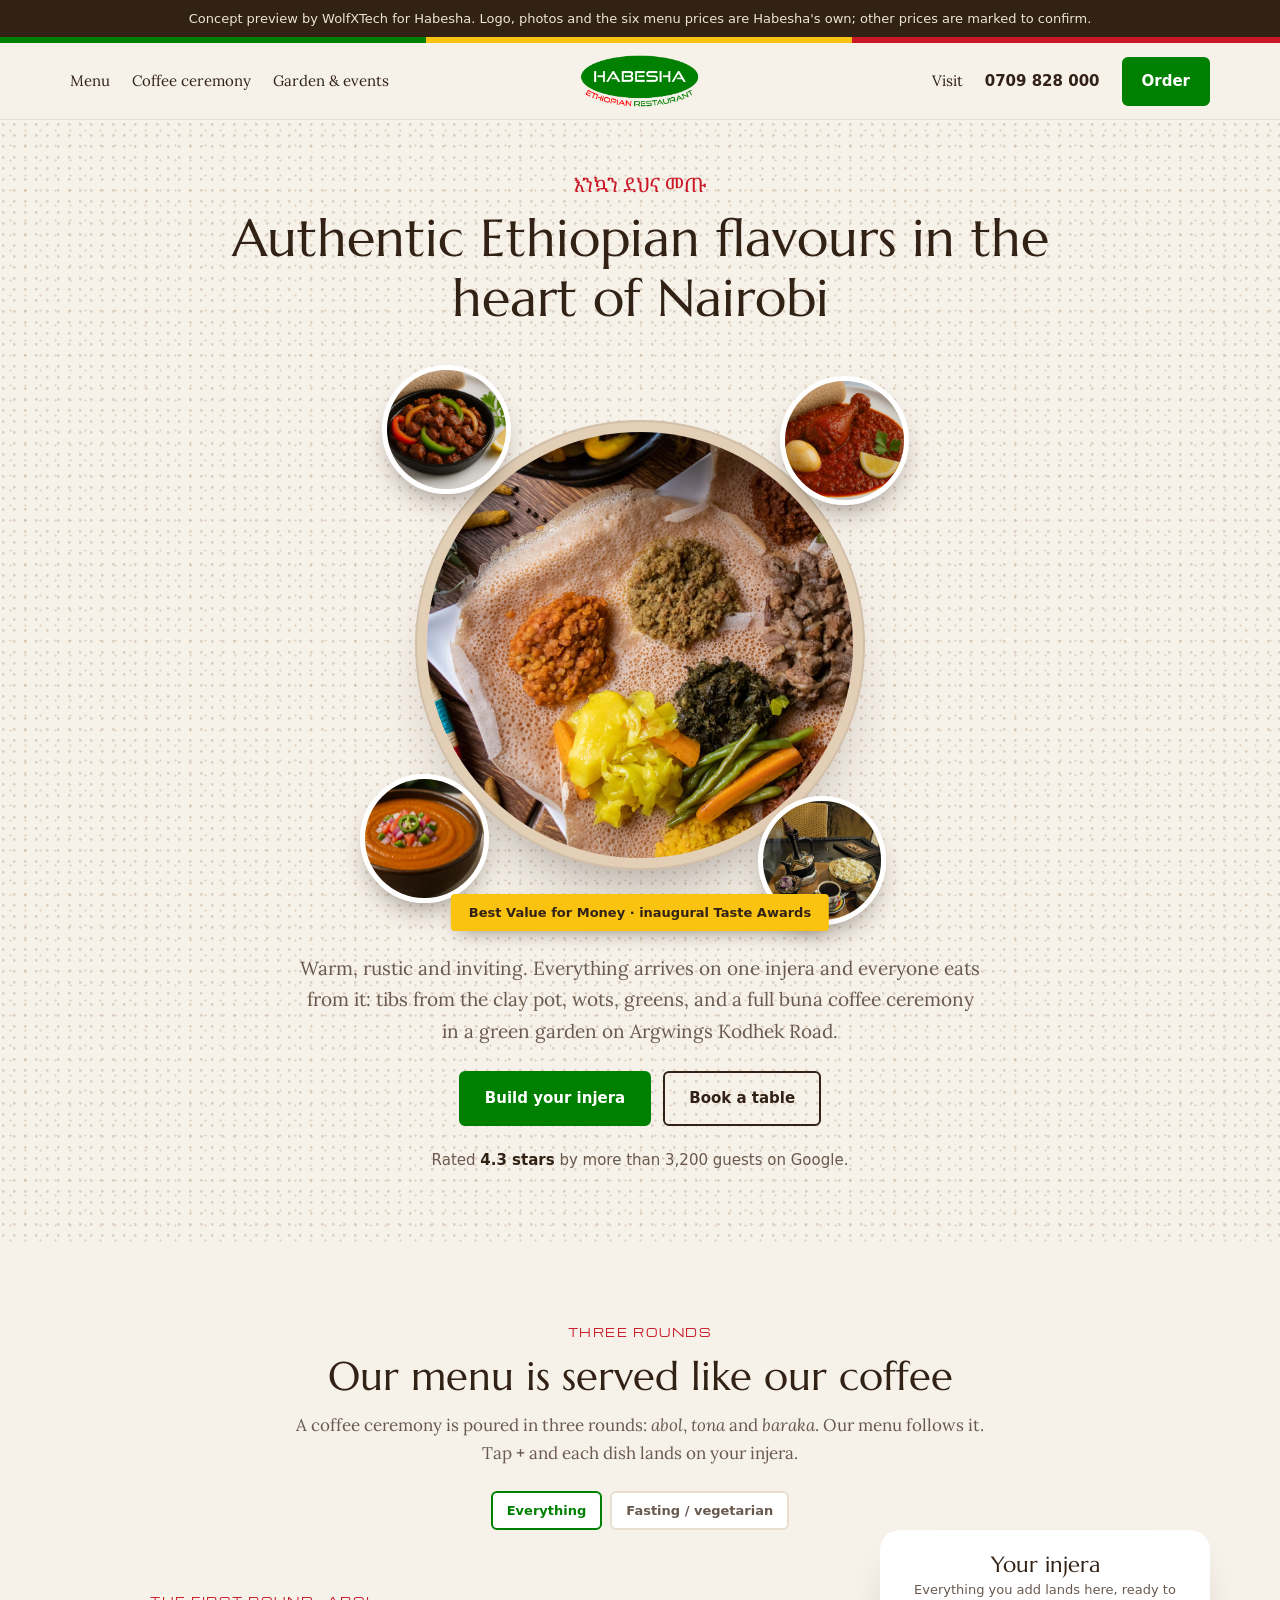
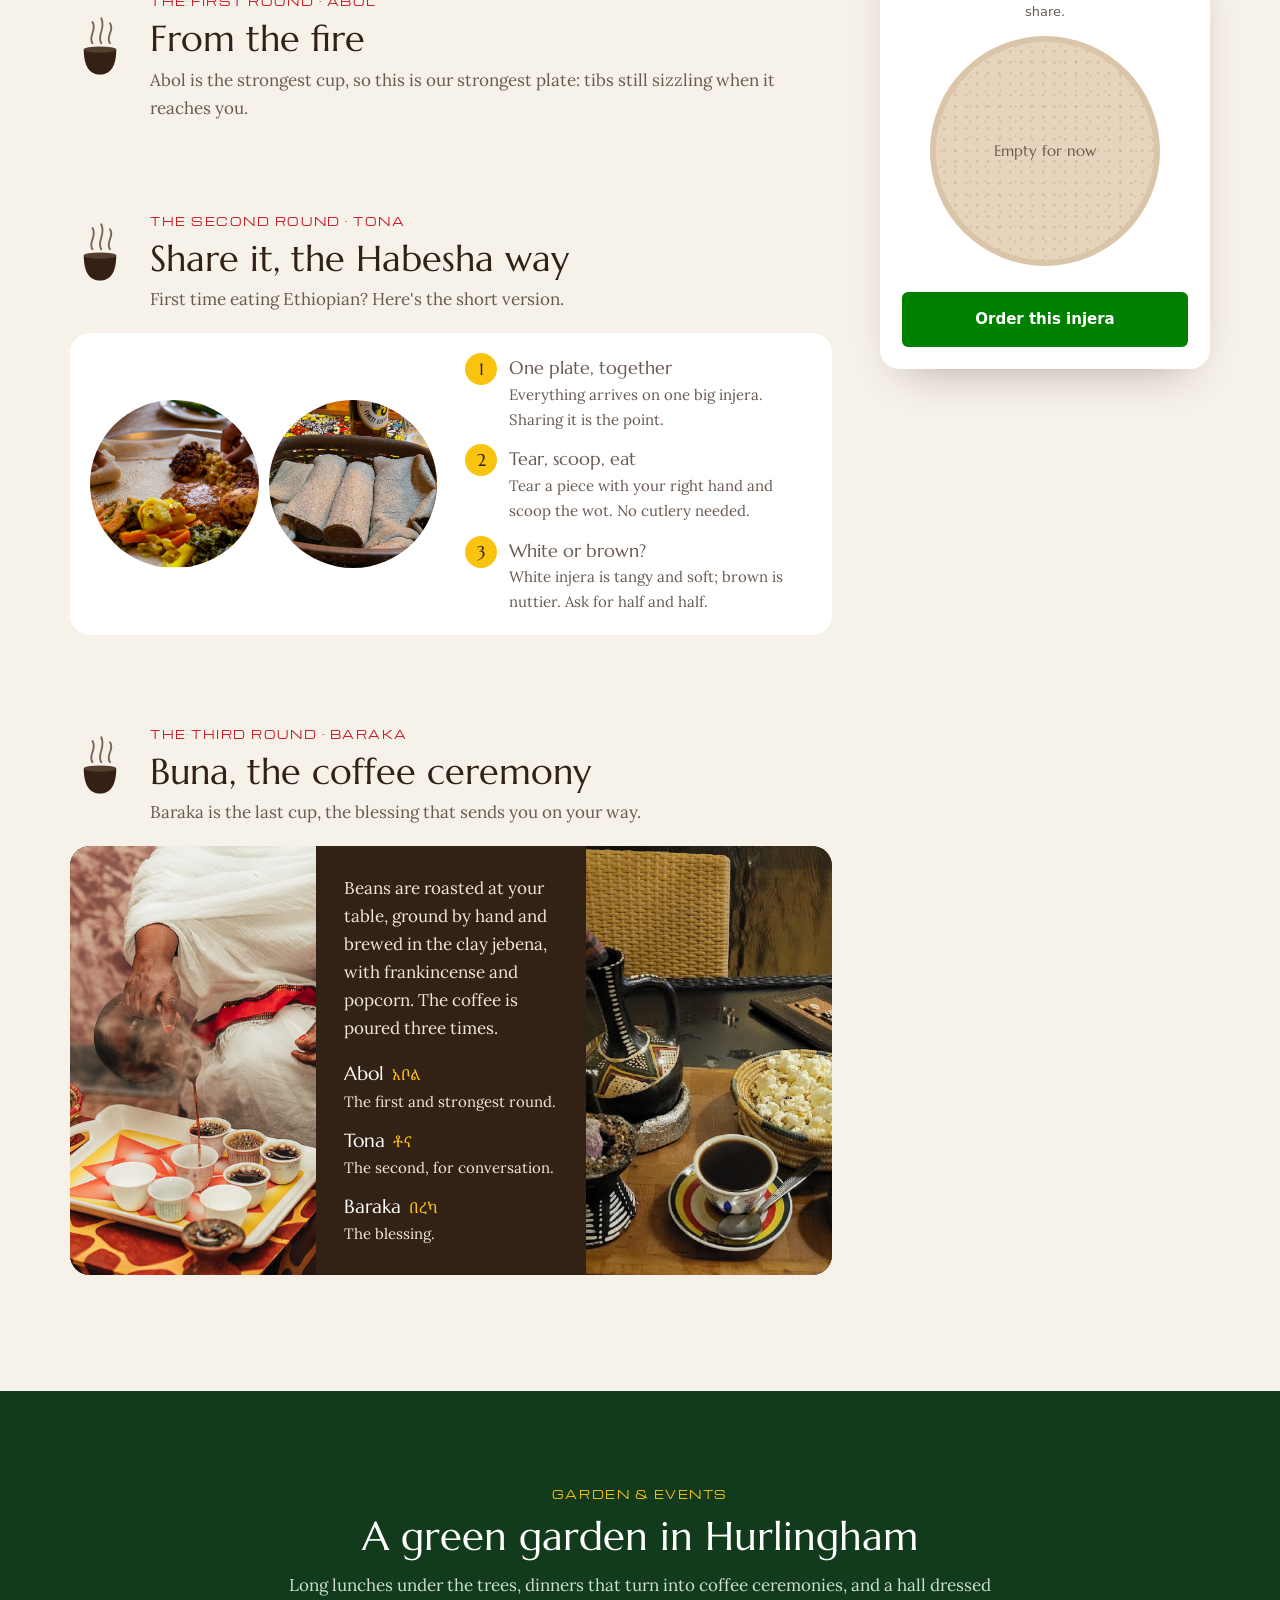
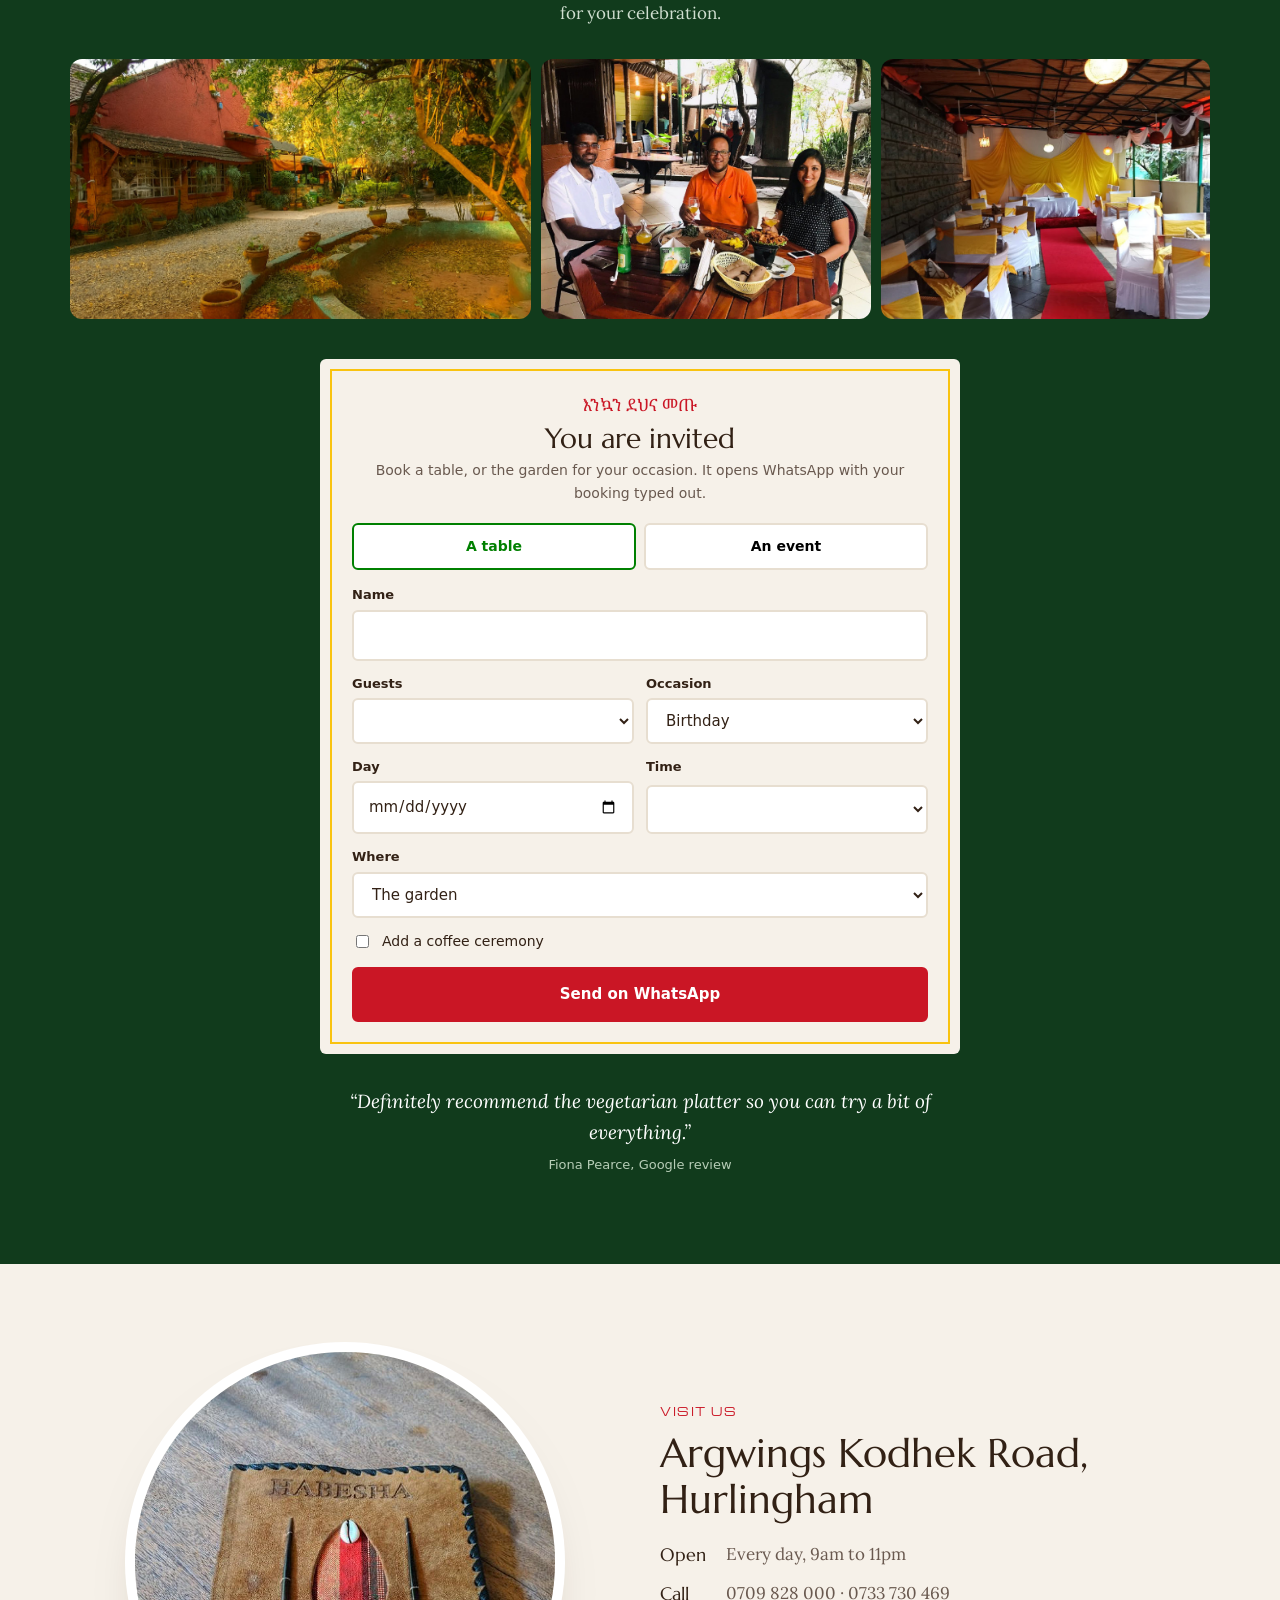
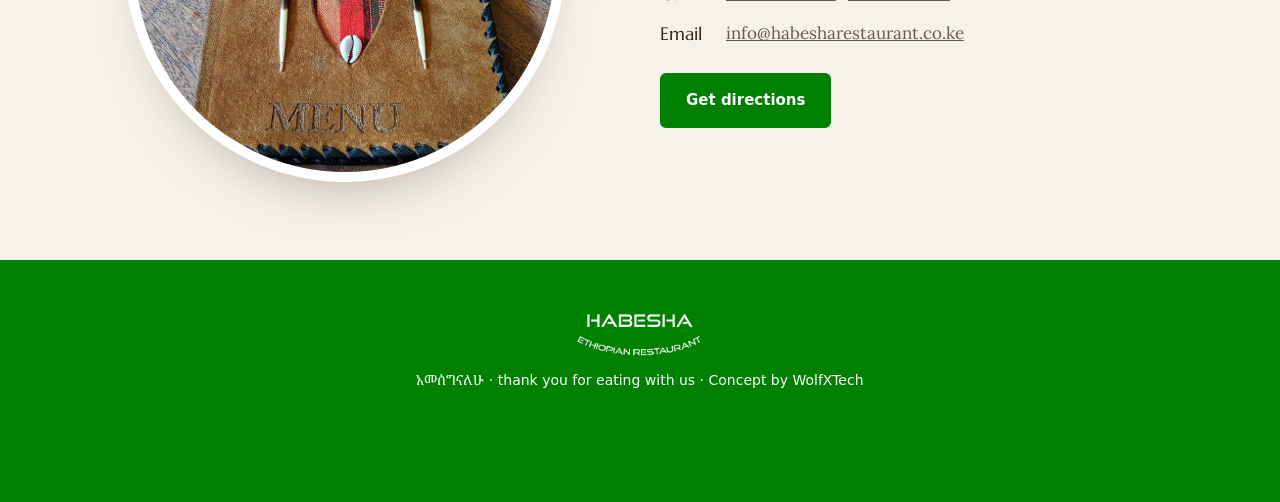
==== commit fe4b977e: "WolfXTech concept demo: habesha-ethiopian (2026-09-28)" ====
--- a/index.html
+++ b/index.html
@@ -23,117 +23,109 @@
 <div class="tricolour" aria-hidden="true"></div>
 
 <header class="top"><div class="wrap">
+  <nav class="left" aria-label="Sections"><a href="#menu">Menu</a><a href="#baraka">Coffee ceremony</a><a href="#garden">Garden &amp; events</a></nav>
   <a class="logo" href="#top"><img src="img/logo.png" alt="Habesha Ethiopian Restaurant" width="1558" height="673"></a>
-  <nav class="links" aria-label="Sections"><a href="#rounds">Menu</a><a href="#baraka">Coffee ceremony</a><a href="#garden">Garden &amp; events</a><a href="#visit">Visit</a></nav>
-  <a class="phone" href="tel:+254709828000">0709 828 000</a>
-  <a class="btn btn-green" href="#rounds">Order now</a>
+  <nav class="right" aria-label="Contact"><a href="#visit">Visit</a><a class="phone" href="tel:+254709828000">0709 828 000</a><a class="btn btn-green" href="#menu" style="padding:10px 18px">Order</a></nav>
 </div></header>
 
 <main id="top">
-  <div class="wrap hero">
-    <div>
+  <section class="hero">
+    <div class="wrap">
       <span class="eth" lang="am">እንኳን ደህና መጡ</span>
       <h1>Authentic Ethiopian flavours in the heart of Nairobi</h1>
-      <p>Warm, rustic and inviting. Tibs sizzling in clay pots, wots shared from one injera, a full buna coffee ceremony and a green garden on Argwings Kodhek Road. It feels like home.</p>
-      <div class="award"><i aria-hidden="true">★</i><span><b>Best Value for Money</b> · inaugural Taste Awards</span></div>
-      <div class="ctas"><a class="btn btn-green" href="#rounds">Order with M-Pesa</a><a class="btn" href="#garden">Book a table</a></div>
-      <p class="status" id="status"></p>
-    </div>
-    <div class="stage">
-      <img src="img/hero.jpg" alt="An Ethiopian platter on injera beside woven mesob baskets at Habesha" width="960" height="540">
-      <div class="float">
-        <img src="img/shekla-tibs.jpg" alt="" width="960" height="640">
-        <div><b>Shekla Tibs</b><span>KES 950 · sizzling in the clay pot</span></div>
-        <button class="add" type="button" data-add="shekla-tibs">Add to your mesob</button>
-      </div>
-    </div>
-  </div>
-
-  <div class="proof"><div class="wrap">
-    <div><b>4.3 ★</b>from 3,200+ Google reviews</div>
-    <div><b>Best Value</b>for Money, Taste Awards</div>
-    <div><b>Vegetarian</b>and fasting friendly</div>
-    <div><b>Garden</b>and coffee ceremony</div>
-  </div></div>
-
-  <section id="rounds" style="padding-bottom:40px">
-    <div class="wrap intro">
-      <span class="caps" style="color:var(--red)">Three rounds</span>
-      <h2>Our menu is served like our coffee</h2>
-      <p>An Ethiopian coffee ceremony is poured in three rounds: <i>abol</i>, <i>tona</i> and <i>baraka</i>. We've laid the menu out the same way. Start with the fire, share the platter, and stay for the blessing.</p>
-      <div class="cups">
-        <a href="#abol"><span class="cup" aria-hidden="true"><svg viewBox="0 0 96 120"><use href="#cupsvg"/></svg></span><b>Abol</b>from the fire</a>
-        <a href="#tona"><span class="cup" aria-hidden="true"><svg viewBox="0 0 96 120"><use href="#cupsvg"/></svg></span><b>Tona</b>to share</a>
-        <a href="#baraka"><span class="cup" aria-hidden="true"><svg viewBox="0 0 96 120"><use href="#cupsvg"/></svg></span><b>Baraka</b>buna</a>
-      </div>
-    </div>
-  </section>
-
-  <section class="round" id="abol" data-key="fire">
+      <div class="table">
+        <div class="injera"><img src="img/mixed-dish.jpg" alt="A variety of wots served together on one injera" width="960" height="640"></div>
+        <div class="plate"><img src="img/shekla-tibs.jpg" alt="Shekla tibs" width="960" height="640"></div>
+        <div class="plate"><img src="img/doro-wot.jpg" alt="Doro wot" width="960" height="640"></div>
+        <div class="plate"><img src="img/shiro-tegamino.jpg" alt="Shiro tegamino" width="960" height="640"></div>
+        <div class="plate"><img src="img/buna.jpg" alt="Buna, Ethiopian coffee" width="960" height="640"></div>
+        <span class="award">Best Value for Money · inaugural Taste Awards</span>
+      </div>
+      <p class="lede">Warm, rustic and inviting. Everything arrives on one injera and everyone eats from it: tibs from the clay pot, wots, greens, and a full buna coffee ceremony in a green garden on Argwings Kodhek Road.</p>
+      <div class="ctas"><a class="btn btn-green" href="#menu">Build your injera</a><a class="btn" href="#garden">Book a table</a></div>
+      <p class="credit">Rated <b>4.3 stars</b> by more than 3,200 guests on Google. <span class="status" id="status"></span></p>
+    </div>
+  </section>
+
+  <section id="menu" style="padding-top:72px">
     <div class="wrap">
-      <div class="round-head">
-        <span class="cup" aria-hidden="true"><svg viewBox="0 0 96 120" width="60" height="75"><g class="steam" fill="none" stroke="hsl(24 18% 40%)" stroke-width="3" stroke-linecap="round"><path d="M36 50 C28 38 44 30 36 16"/><path d="M50 50 C42 36 58 28 50 10"/><path d="M64 50 C56 38 72 30 64 18"/></g><path d="M22 60 H74 C74 88 64 100 48 100 C32 100 22 88 22 60 Z" fill="hsl(24 45% 14%)"/><ellipse cx="48" cy="60" rx="26" ry="5" fill="hsl(24 30% 26%)"/></svg></span>
-        <div><span class="n">The first round · Abol</span><h2>From the fire</h2><p>Abol is the strongest cup, so this is our strongest plate: tibs still sizzling when it reaches your table.</p></div>
+      <div class="rounds-intro">
+        <span class="caps" style="color:var(--red)">Three rounds</span>
+        <h2>Our menu is served like our coffee</h2>
+        <p>A coffee ceremony is poured in three rounds: <i>abol</i>, <i>tona</i> and <i>baraka</i>. Our menu follows it. Tap <b>+</b> and each dish lands on your injera.</p>
         <div class="filters" role="group" aria-label="Filter"><button type="button" data-diet="" aria-pressed="true">Everything</button><button type="button" data-diet="v" aria-pressed="false">Fasting / vegetarian</button></div>
       </div>
-      <div class="dishes" data-cat="fire"></div>
-    </div>
-  </section>
-
-  <section class="round" id="tona" data-key="share">
+
+      <div class="eat">
+        <div>
+          <div class="round" id="abol">
+            <div class="round-head"><span class="cup" aria-hidden="true"><svg viewBox="0 0 96 120"><use href="#cupsvg"/></svg></span>
+              <div><span class="n">The first round · Abol</span><h2>From the fire</h2><p>Abol is the strongest cup, so this is our strongest plate: tibs still sizzling when it reaches you.</p></div></div>
+            <div class="plates" data-cat="fire"></div>
+          </div>
+
+          <div class="round" id="tona">
+            <div class="round-head"><span class="cup" aria-hidden="true"><svg viewBox="0 0 96 120"><use href="#cupsvg"/></svg></span>
+              <div><span class="n">The second round · Tona</span><h2>Share it, the Habesha way</h2><p>First time eating Ethiopian? Here's the short version.</p></div></div>
+            <div class="guide">
+              <div class="pics"><img src="img/eating.jpg" alt="Hands tearing injera to scoop wot" loading="lazy" width="960" height="640"><img src="img/injera.jpg" alt="Rolls of injera in a basket" loading="lazy" width="960" height="640"></div>
+              <ol>
+                <li><span><b>One plate, together</b><span>Everything arrives on one big injera. Sharing it is the point.</span></span></li>
+                <li><span><b>Tear, scoop, eat</b><span>Tear a piece with your right hand and scoop the wot. No cutlery needed.</span></span></li>
+                <li><span><b>White or brown?</b><span>White injera is tangy and soft; brown is nuttier. Ask for half and half.</span></span></li>
+              </ol>
+            </div>
+            <div class="plates" data-cat="share"></div>
+          </div>
+
+          <div class="round" id="baraka">
+            <div class="round-head"><span class="cup" aria-hidden="true"><svg viewBox="0 0 96 120"><use href="#cupsvg"/></svg></span>
+              <div><span class="n">The third round · Baraka</span><h2>Buna, the coffee ceremony</h2><p>Baraka is the last cup, the blessing that sends you on your way.</p></div></div>
+            <div class="ceremony">
+              <img src="img/pour.jpg" alt="Coffee poured from the jebena at Habesha" loading="lazy" width="960" height="640">
+              <div class="tx">
+                Beans are roasted at your table, ground by hand and brewed in the clay jebena, with frankincense and popcorn. The coffee is poured three times.
+                <dl>
+                  <div><dt>Abol<span class="eth" lang="am">አቦል</span></dt><dd>The first and strongest round.</dd></div>
+                  <div><dt>Tona<span class="eth" lang="am">ቶና</span></dt><dd>The second, for conversation.</dd></div>
+                  <div><dt>Baraka<span class="eth" lang="am">በረካ</span></dt><dd>The blessing.</dd></div>
+                </dl>
+              </div>
+              <img src="img/buna.jpg" alt="A buna set with jebena, cups and incense" loading="lazy" width="960" height="640">
+            </div>
+            <div class="plates" data-cat="coffee"></div>
+          </div>
+        </div>
+
+        <aside class="yours" id="yours" aria-label="Your injera">
+          <h3>Your injera</h3>
+          <p class="sub">Everything you add lands here, ready to share.</p>
+          <div class="round-injera" id="plate"><span class="count" id="count">Empty for now</span></div>
+          <ul id="yourList"></ul>
+          <div class="total" id="yourTotal"></div>
+          <a class="btn btn-green" href="order.html" id="yourGo" style="width:100%">Order this injera</a>
+          <button class="btn" type="button" id="closeYours" style="width:100%;margin-top:8px">Keep choosing</button>
+        </aside>
+      </div>
+    </div>
+  </section>
+
+  <section class="garden" id="garden">
     <div class="wrap">
-      <div class="round-head">
-        <span class="cup" aria-hidden="true"><svg viewBox="0 0 96 120" width="60" height="75"><g class="steam" fill="none" stroke="hsl(24 18% 40%)" stroke-width="3" stroke-linecap="round"><path d="M36 50 C28 38 44 30 36 16"/><path d="M50 50 C42 36 58 28 50 10"/><path d="M64 50 C56 38 72 30 64 18"/></g><path d="M22 60 H74 C74 88 64 100 48 100 C32 100 22 88 22 60 Z" fill="hsl(24 45% 14%)"/><ellipse cx="48" cy="60" rx="26" ry="5" fill="hsl(24 30% 26%)"/></svg></span>
-        <div><span class="n">The second round · Tona</span><h2>Share it, the Habesha way</h2><p>First time eating Ethiopian? Our staff will guide you. Here's the short version.</p></div>
-      </div>
-      <div class="guide">
-        <div class="pics"><img src="img/eating.jpg" alt="Hands tearing injera to scoop wot" loading="lazy" width="960" height="640"><img src="img/injera.jpg" alt="Rolls of injera in a basket" loading="lazy" width="960" height="640"></div>
-        <ol>
-          <li><span><b>One plate, together</b><span>Everything arrives on one big injera. Sharing from the same plate is the point.</span></span></li>
-          <li><span><b>Tear, scoop, eat</b><span>Tear a piece of injera with your right hand and use it to scoop the wot. No cutlery needed.</span></span></li>
-          <li><span><b>White or brown injera?</b><span>White is tangy and soft; brown is nuttier and milder. Not sure? Ask for half and half.</span></span></li>
-        </ol>
-      </div>
-      <div class="dishes" data-cat="share"></div>
-    </div>
-  </section>
-
-  <section class="round" id="baraka" data-key="coffee">
-    <div class="wrap">
-      <div class="round-head">
-        <span class="cup" aria-hidden="true"><svg viewBox="0 0 96 120" width="60" height="75"><g class="steam" fill="none" stroke="hsl(24 18% 40%)" stroke-width="3" stroke-linecap="round"><path d="M36 50 C28 38 44 30 36 16"/><path d="M50 50 C42 36 58 28 50 10"/><path d="M64 50 C56 38 72 30 64 18"/></g><path d="M22 60 H74 C74 88 64 100 48 100 C32 100 22 88 22 60 Z" fill="hsl(24 45% 14%)"/><ellipse cx="48" cy="60" rx="26" ry="5" fill="hsl(24 30% 26%)"/></svg></span>
-        <div><span class="n">The third round · Baraka</span><h2>Buna, the coffee ceremony</h2><p>Baraka is the last cup, the blessing that sends you on your way.</p></div>
-      </div>
-      <div class="ceremony">
-        <div class="pics"><img src="img/pour.jpg" alt="Coffee poured from the jebena at Habesha's coffee ceremony" loading="lazy" width="960" height="640"><img src="img/buna.jpg" alt="A buna set with jebena, cups and incense" loading="lazy" width="960" height="640"></div>
-        <div>
-          <p style="margin:0;color:var(--muted)">Green beans are roasted at your table, ground by hand and brewed in the clay jebena, with frankincense and popcorn. The coffee is poured three times, each round a little lighter.</p>
-          <dl>
-            <div><dt>Abol<span class="eth" lang="am">አቦል</span></dt><dd>The first and strongest round.</dd></div>
-            <div><dt>Tona<span class="eth" lang="am">ቶና</span></dt><dd>The second round, for conversation.</dd></div>
-            <div><dt>Baraka<span class="eth" lang="am">በረካ</span></dt><dd>The blessing.</dd></div>
-          </dl>
-        </div>
-      </div>
-      <div class="dishes" data-cat="coffee"></div>
-    </div>
-  </section>
-
-  <section class="garden" id="garden">
-    <div class="wrap grid">
-      <div>
-        <span class="n caps">Garden &amp; events</span>
+      <div class="head">
+        <span class="caps" style="color:var(--gold)">Garden &amp; events</span>
         <h2>A green garden in Hurlingham</h2>
-        <p>Long lunches under the trees, dinners that turn into coffee ceremonies, and a hall dressed for your celebration. Book a table, or the whole place for your occasion.</p>
-        <div class="mosaic">
-          <img src="img/garden.jpg" alt="Habesha's garden compound" loading="lazy" width="960" height="640">
-          <img src="img/diners.jpg" alt="Guests at lunch in the garden" loading="lazy" width="960" height="640">
-          <img src="img/hall.jpg" alt="Habesha's hall dressed for an event" loading="lazy" width="960" height="640">
-        </div>
-        <blockquote class="quote">“Definitely recommend the vegetarian platter so you can try a bit of everything.”<cite>Fiona Pearce, Google review</cite></blockquote>
-      </div>
-      <form class="bookform" id="bookf" novalidate>
-        <h3>Book with Habesha</h3>
+        <p>Long lunches under the trees, dinners that turn into coffee ceremonies, and a hall dressed for your celebration.</p>
+      </div>
+      <div class="strip">
+        <img src="img/garden.jpg" alt="Habesha's garden compound" loading="lazy" width="960" height="640">
+        <img src="img/diners.jpg" alt="Guests at lunch in the garden" loading="lazy" width="960" height="640">
+        <img src="img/hall.jpg" alt="Habesha's hall dressed for an event" loading="lazy" width="960" height="640">
+      </div>
+      <form class="invite" id="bookf" novalidate>
+        <span class="eth" lang="am">እንኳን ደህና መጡ</span>
+        <h3>You are invited</h3>
+        <p class="sub">Book a table, or the garden for your occasion. It opens WhatsApp with your booking typed out.</p>
         <div class="seg" role="group" aria-label="What are you booking?"><button type="button" data-kind="table" aria-pressed="true">A table</button><button type="button" data-kind="event" aria-pressed="false">An event</button></div>
         <label class="field">Name<input name="name" autocomplete="name"></label>
         <div class="row2">
@@ -148,8 +140,8 @@
         <label class="check"><input type="checkbox" name="ceremony"> Add a coffee ceremony</label>
         <p class="err" id="berr" hidden></p>
         <button class="btn btn-red" type="submit" style="width:100%">Send on WhatsApp</button>
-        <p style="font-size:.75rem;color:var(--muted);margin:10px 0 0;font-family:system-ui,sans-serif">Opens WhatsApp with your booking typed out. Nothing is sent until you press send.</p>
       </form>
+      <blockquote class="quote">“Definitely recommend the vegetarian platter so you can try a bit of everything.”<cite>Fiona Pearce, Google review</cite></blockquote>
     </div>
   </section>
 
@@ -158,7 +150,7 @@
       <img src="img/menu-book.jpg" alt="The leather-bound Habesha menu" loading="lazy" width="960" height="640">
       <div>
         <span class="caps" style="color:var(--red)">Visit us</span>
-        <h2 style="font-size:2.5rem;margin-top:6px">Argwings Kodhek Road, Hurlingham</h2>
+        <h2>Argwings Kodhek Road, Hurlingham</h2>
         <dl>
           <dt>Open</dt><dd>Every day, 9am to 11pm</dd>
           <dt>Call</dt><dd><a href="tel:+254709828000">0709 828 000</a> · <a href="tel:+254733730469">0733 730 469</a></dd>
@@ -170,41 +162,59 @@
   </section>
 </main>
 
-<footer><div class="wrap"><img src="img/logo-negative.png" alt="Habesha" width="1558" height="673"><span><span class="eth" lang="am">አመሰግናለሁ</span> · thank you for eating with us · Concept by WolfXTech</span></div></footer>
-<div class="mesob" id="mesob" role="status"><span id="mesobText"></span><a class="btn btn-green" href="order.html" style="padding:9px 20px">Checkout</a></div>
+<footer><img src="img/logo-negative.png" alt="Habesha" width="1558" height="673"><span class="eth" lang="am">አመሰግናለሁ</span> · thank you for eating with us · Concept by WolfXTech</footer>
+<button class="injera-btn" id="injeraBtn" type="button" aria-label="Open your injera"><span>your<br>injera</span><b id="injeraCount">0</b></button>
 
 <svg width="0" height="0" style="position:absolute" aria-hidden="true"><symbol id="cupsvg" viewBox="0 0 96 120"><g class="steam" fill="none" stroke="hsl(24 18% 40%)" stroke-width="3" stroke-linecap="round"><path d="M36 50 C28 38 44 30 36 16"/><path d="M50 50 C42 36 58 28 50 10"/><path d="M64 50 C56 38 72 30 64 18"/></g><path d="M22 60 H74 C74 88 64 100 48 100 C32 100 22 88 22 60 Z" fill="hsl(24 45% 14%)"/><ellipse cx="48" cy="60" rx="26" ry="5" fill="hsl(24 30% 26%)"/></symbol></svg>
 
 <script src="kit.js"></script>
 <script>
   const now = Kit.nairobiNow(), h = now.getHours(), open = h >= 9 && h < 23, st = document.getElementById('status');
-  st.innerHTML = open ? '<b>Open now</b> until 11pm · delivery and pickup' : '<b>Closed now</b> · opens 9am. Order ahead for lunch.';
+  st.innerHTML = open ? '<b>Open now</b> until 11pm.' : '<b>Closed now</b>, opens 9am.';
   st.classList.toggle('shut', !open);
 
   const b = Kit.basket('habesha-mesob'); let data, diet = '';
   const tags = it => (it.diet === 'v' ? '<span class="tag v">Fasting</span>' : '') + (it.tag ? `<span class="tag${/confirm/i.test(it.tag) ? ' tbc' : ''}">${Kit.esc(it.tag)}</span>` : '');
-  const card = it => `<article class="dish">${it.img ? `<img src="img/${it.img}.jpg" alt="${Kit.esc(it.name)}" loading="lazy" width="960" height="640">` : ''}<div class="body"><h3>${Kit.esc(it.name)}</h3><div>${tags(it)}</div><p>${Kit.esc(it.desc || '')}</p><div class="row"><span class="price">KES ${Kit.fmt(it.price)}</span><button class="add" type="button" data-add="${it.id}">Add</button></div></div></article>`;
-  const row = it => `<div class="item"><h4>${Kit.esc(it.name)} ${tags(it)}</h4><span class="price">${Kit.fmt(it.price)}</span><button class="add" type="button" data-add="${it.id}">Add</button>${it.desc ? `<p>${Kit.esc(it.desc)}</p>` : ''}</div>`;
+  const plate = it => `<div class="dish"><div class="ph">${it.img ? `<img src="img/${it.img}.jpg" alt="${Kit.esc(it.name)}" loading="lazy" width="960" height="640">` : ''}</div>
+    <div><h3>${Kit.esc(it.name)}${tags(it)}</h3><p>${Kit.esc(it.desc || '')}</p></div>
+    <div class="end"><span class="price">KES ${Kit.fmt(it.price)}</span><button class="scoop" type="button" data-add="${it.id}" aria-label="Add ${Kit.esc(it.name)} to your injera">+</button></div></div>`;
   function render() {
     data.categories.forEach(c => {
-      const list = c.items.filter(it => !diet || it.diet === diet), el = document.querySelector(`[data-cat="${c.key}"]`);
-      const pics = list.filter(it => it.img), rest = list.filter(it => !it.img);
-      el.innerHTML = pics.map(card).join('') || '<p style="color:var(--muted)">Nothing here with that filter.</p>';
-      let rows = el.nextElementSibling?.classList.contains('rows') ? el.nextElementSibling : null;
-      if (!rows && rest.length) { rows = document.createElement('div'); rows.className = 'rows'; el.after(rows); }
-      if (rows) rows.innerHTML = rest.map(row).join('');
+      const list = c.items.filter(it => !diet || it.diet === diet);
+      document.querySelector(`[data-cat="${c.key}"]`).innerHTML = list.map(plate).join('') || '<p style="color:var(--muted)">Nothing in this round with that filter.</p>';
     });
   }
-  function bag() { const t = Kit.totals(b, data.items); document.getElementById('mesobText').textContent = `Your mesob · ${t.count} dish${t.count === 1 ? '' : 'es'} · KES ${Kit.fmt(t.total)}`; document.getElementById('mesob').classList.toggle('show', t.count > 0); }
+
+  // your injera: each dish you add lands as a scoop, set in rings around the middle
+  function yours() {
+    const t = Kit.totals(b, data.items), el = document.getElementById('plate');
+    el.querySelectorAll('.bit').forEach(x => x.remove());
+    const bits = t.lines.flatMap(l => Array(Math.min(l.qty, 3)).fill(l)).slice(0, 12);
+    bits.forEach((l, i) => {
+      const ring = i < 6 ? 34 : 18, n = i < 6 ? Math.min(bits.length, 6) : bits.length - 6, k = i < 6 ? i : i - 6;
+      const a = (k / n) * Math.PI * 2 - Math.PI / 2;
+      el.insertAdjacentHTML('beforeend', `<span class="bit" style="left:${50 + ring * Math.cos(a)}%;top:${50 + ring * Math.sin(a)}%">${l.img ? `<img src="img/${l.img}.jpg" alt="">` : ''}</span>`);
+    });
+    document.getElementById('count').textContent = t.count ? '' : 'Empty for now';
+    document.getElementById('yourList').innerHTML = t.lines.map(l => `<li><span>${l.qty} × ${Kit.esc(l.name)}</span><span>${Kit.fmt(l.line)}</span></li>`).join('');
+    document.getElementById('yourTotal').textContent = t.count ? `KES ${Kit.fmt(t.total)}` : '';
+    document.getElementById('yourGo').hidden = !t.count;
+    document.getElementById('injeraCount').textContent = t.count;
+  }
+  const panel = document.getElementById('yours');
+  document.getElementById('injeraBtn').onclick = () => panel.classList.add('open');
+  document.getElementById('closeYours').onclick = () => panel.classList.remove('open');
 
   document.addEventListener('click', e => {
-    const a = e.target.closest('[data-add]'); if (a) { b.add(a.dataset.add); bag(); const was = a.textContent; a.textContent = 'Added'; setTimeout(() => a.textContent = was, 900); }
+    const a = e.target.closest('[data-add]'); if (a) { b.add(a.dataset.add); yours(); a.classList.add('did'); a.textContent = '✓'; setTimeout(() => { a.classList.remove('did'); a.textContent = '+'; }, 900); }
     const d = e.target.closest('[data-diet]'); if (d) { diet = d.dataset.diet; document.querySelectorAll('[data-diet]').forEach(x => x.setAttribute('aria-pressed', x === d)); render(); }
     const k = e.target.closest('[data-kind]'); if (k) { kind = k.dataset.kind; document.querySelectorAll('[data-kind]').forEach(x => x.setAttribute('aria-pressed', x === k)); guests(); }
   });
 
-  // the signature: steam rises from a round's cup the first time you reach it (once, then it stays)
-  const io = 'IntersectionObserver' in window ? new IntersectionObserver(es => es.forEach(e => { if (e.isIntersecting) { e.target.classList.add('in'); io.unobserve(e.target); } }), { threshold: .2 }) : null;
+  // steam rises from a round's cup the first time you reach it, then stays
+  // (the cup is copied in, not <use>d, so the steam lines can be animated)
+  document.querySelectorAll('.cup svg').forEach(s => s.innerHTML = document.getElementById('cupsvg').innerHTML);
+  const io = 'IntersectionObserver' in window ? new IntersectionObserver(es => es.forEach(e => { if (e.isIntersecting) { e.target.classList.add('in'); io.unobserve(e.target); } }), { threshold: .15 }) : null;
   document.querySelectorAll('.round').forEach(r => io ? io.observe(r) : r.classList.add('in'));
 
   // booking: a table or an event, typed out for WhatsApp
@@ -228,7 +238,7 @@
     window.open('https://wa.me/254709828000?text=' + encodeURIComponent(msg), '_blank', 'noopener');
   });
 
-  Kit.menu().then(d => { data = d; render(); bag(); });
+  Kit.menu().then(d => { data = d; render(); yours(); });
 </script>
 </body>
 </html>
--- a/habesha.css
+++ b/habesha.css
@@ -1,6 +1,8 @@
-/* Habesha Ethiopian Restaurant: "Three Rounds", on their own brand.
-   Their 2025 logo: green oval, wide white HABESHA, ETHIOPIAN in red and RESTAURANT in green.
-   Their photos: the September 2025 shoot, the garden, the coffee ceremony, the event hall.
+/* Habesha Ethiopian Restaurant: "The shared injera", on their own brand.
+   Ethiopian food arrives on one round injera and everyone eats from it. So the page is round:
+   the hero is an injera with dishes set around it, dishes sit as round plates, and your order
+   builds up as scoops on your own injera. The three coffee rounds (abol, tona, baraka) order the menu.
+   Brand: their 2025 green-oval logo (green, white, Ethiopian red), their September 2025 photo shoot.
    Scales: 4 8 12 16 24 32 48 64 96 · 13 14 16 18 20 24 30 36 48 56 */
 :root {
   --green: hsl(120 100% 25%);          /* the logo green; white on it 5.1:1 */
@@ -10,13 +12,17 @@
   --gold: hsl(46 95% 52%);
   --injera: hsl(38 42% 94%);
   --injera-2: hsl(36 32% 86%);
+  --injera-3: hsl(34 30% 74%);
   --coffee: hsl(24 40% 14%);
   --muted: hsl(24 14% 36%);            /* on injera 6.8:1 */
   --wide: 'Michroma', 'Arial Black', sans-serif;
   --serif: 'Marcellus', Georgia, serif;
   --text: 'Lora', Georgia, serif;
+  --ui: system-ui, -apple-system, 'Segoe UI', sans-serif;
   --eth: 'Noto Serif Ethiopic', serif;
-  --r: 14px;
+  /* injera's "eyes": the tiny holes across its surface */
+  --eyes: radial-gradient(circle at 30% 40%, hsla(30, 30%, 60%, .35) 1.2px, transparent 1.6px) 0 0 / 11px 11px,
+          radial-gradient(circle at 70% 70%, hsla(30, 30%, 60%, .28) 1px, transparent 1.4px) 0 0 / 15px 15px;
 }
 * { box-sizing: border-box; }
 [hidden] { display: none !important; }
@@ -29,162 +35,172 @@
 h1, h2, h3, h4 { font-family: var(--serif); font-weight: 400; line-height: 1.15; margin: 0; }
 .eth { font-family: var(--eth); }
 .caps { font-family: var(--wide); font-size: .6875rem; letter-spacing: .14em; text-transform: uppercase; }
-.concept { background: var(--coffee); color: hsl(38 42% 88%); font-size: .8125rem; text-align: center; padding: 8px 16px; font-family: system-ui, sans-serif; }
+.concept { background: var(--coffee); color: hsl(38 42% 88%); font-size: .8125rem; text-align: center; padding: 8px 16px; font-family: var(--ui); }
 .tricolour { height: 6px; background: linear-gradient(90deg, var(--green) 0 33.3%, var(--gold) 33.3% 66.6%, var(--red) 66.6%); }
-.wrap { max-width: 1160px; margin: 0 auto; padding: 0 20px; }
-
-/* header: their logo, solid (no blur), so scrolling stays light */
+.wrap { max-width: 1180px; margin: 0 auto; padding: 0 20px; }
+
+/* header: logo centred between two halves of the nav, like a sign over the door */
 header.top { position: sticky; top: 0; z-index: 30; background: var(--injera); border-bottom: 1px solid var(--injera-2); }
-header.top .wrap { display: flex; align-items: center; gap: 24px; height: 76px; }
-.logo img { height: 50px; width: auto; }
-nav.links { display: flex; gap: 22px; margin-left: auto; font-size: .9375rem; }
-nav.links a { text-decoration: none; }
-nav.links a:hover { color: var(--green); }
-.phone { font-weight: 600; text-decoration: none; white-space: nowrap; font-size: .9375rem; }
-.btn { display: inline-flex; align-items: center; justify-content: center; gap: 8px; padding: 13px 24px; border-radius: 999px; border: 2px solid var(--coffee); background: transparent; color: var(--coffee); font-family: system-ui, sans-serif; font-weight: 700; font-size: .9375rem; text-decoration: none; cursor: pointer; }
+header.top .wrap { display: grid; grid-template-columns: 1fr auto 1fr; align-items: center; gap: 24px; height: 76px; }
+header.top.slim .wrap { display: flex; justify-content: space-between; }
+header.top nav { display: flex; gap: 22px; font-size: .9375rem; }
+header.top nav.right { justify-content: flex-end; align-items: center; }
+header.top nav a { text-decoration: none; }
+header.top nav a:hover { color: var(--green); }
+.logo img { height: 52px; width: auto; }
+.phone { font-family: var(--ui); font-weight: 700; text-decoration: none; white-space: nowrap; }
+.btn { display: inline-flex; align-items: center; justify-content: center; gap: 8px; padding: 13px 24px; border-radius: 6px; border: 2px solid var(--coffee); background: transparent; color: var(--coffee); font-family: var(--ui); font-weight: 700; font-size: .9375rem; text-decoration: none; cursor: pointer; }
 .btn-green { background: var(--green); border-color: var(--green); color: #fff; }
 .btn-green:hover { background: hsl(120 100% 21%); border-color: hsl(120 100% 21%); }
 .btn-red { background: var(--red); border-color: var(--red); color: #fff; }
 
-/* hero */
-.hero { display: grid; grid-template-columns: 1fr 1.05fr; gap: 56px; align-items: center; padding-top: 56px; padding-bottom: 64px; }
-.hero .eth { font-size: 1.25rem; color: var(--red); }
-.hero h1 { font-size: 3.5rem; margin: 10px 0 18px; }
-.hero p { font-size: 1.1875rem; color: var(--muted); margin: 0 0 24px; max-width: 30em; }
-.award { display: inline-flex; align-items: center; gap: 12px; background: #fff; border: 1px solid var(--injera-2); border-radius: 999px; padding: 8px 18px 8px 8px; margin-bottom: 24px; font-size: .9375rem; }
-.award i { display: grid; place-items: center; width: 34px; height: 34px; border-radius: 50%; background: var(--gold); font-style: normal; }
-.ctas { display: flex; gap: 12px; flex-wrap: wrap; }
-.status { margin: 18px 0 0; font-size: .9375rem; font-family: system-ui, sans-serif; }
-.status b { color: var(--green); }
-.status.shut b { color: var(--red); }
-.stage { position: relative; }
-.stage > img { border-radius: 200px 200px var(--r) var(--r); aspect-ratio: 4 / 4.4; object-fit: cover; width: 100%; box-shadow: 0 30px 60px -24px hsla(24, 40%, 14%, .5); }
-.float { position: absolute; left: -40px; bottom: 36px; width: 270px; background: #fff; border-radius: var(--r); padding: 12px; display: grid; grid-template-columns: 76px 1fr; gap: 12px; align-items: center; box-shadow: 0 16px 36px -12px hsla(24, 40%, 14%, .4); }
-.float img { width: 76px; height: 76px; border-radius: 50%; object-fit: cover; }
-.float b { display: block; font-family: var(--serif); font-weight: 400; font-size: 1.125rem; line-height: 1.2; }
-.float span { font-size: .8125rem; color: var(--muted); font-family: system-ui, sans-serif; }
-.float button { grid-column: 1 / -1; }
-
-.proof { background: var(--green-deep); color: #fff; }
-.proof .wrap { display: grid; grid-template-columns: repeat(4, 1fr); gap: 16px; padding-block: 22px; font-family: system-ui, sans-serif; font-size: .875rem; color: hsl(120 20% 82%); }
-.proof b { display: block; font-family: var(--serif); font-weight: 400; font-size: 1.375rem; color: #fff; }
+/* hero: the injera, with dishes set around it */
+.hero { text-align: center; padding: 48px 0 72px; background: var(--eyes), var(--injera); }
+.hero .eth { color: var(--red); font-size: 1.25rem; }
+.hero h1 { font-size: 3.25rem; max-width: 16em; margin: 8px auto 0; }
+.table { position: relative; width: min(560px, 92vw); aspect-ratio: 1; margin: 36px auto 28px; }
+.table .injera { position: absolute; inset: 12%; border-radius: 50%; overflow: hidden; box-shadow: 0 0 0 10px hsl(34 45% 80%), 0 0 0 12px var(--injera-3), 0 40px 70px -30px hsla(24, 40%, 14%, .55); }
+.table .injera img { width: 100%; height: 100%; object-fit: cover; }
+.plate { position: absolute; width: 23%; aspect-ratio: 1; border-radius: 50%; overflow: hidden; border: 5px solid #fff; box-shadow: 0 14px 28px -12px hsla(24, 40%, 14%, .55); }
+.plate img { width: 100%; height: 100%; object-fit: cover; }
+.plate:nth-of-type(2) { top: 0; left: 4%; } .plate:nth-of-type(3) { top: 2%; right: 2%; }
+.plate:nth-of-type(4) { bottom: 4%; left: 0; } .plate:nth-of-type(5) { bottom: 0; right: 6%; }
+.award { position: absolute; left: 50%; bottom: -6px; transform: translateX(-50%); background: var(--gold); color: var(--coffee); font-family: var(--ui); font-weight: 800; font-size: .8125rem; padding: 8px 18px; border-radius: 4px; white-space: nowrap; box-shadow: 0 8px 18px -8px hsla(24, 40%, 14%, .5); }
+.hero .lede { max-width: 36em; margin: 0 auto 24px; color: var(--muted); font-size: 1.1875rem; }
+.ctas { display: flex; gap: 12px; justify-content: center; flex-wrap: wrap; }
+.credit { margin: 22px auto 0; font-family: var(--ui); font-size: .9375rem; color: var(--muted); }
+.credit b { color: var(--coffee); }
+.status b { color: var(--green); } .status.shut b { color: var(--red); }
 
 /* the three rounds */
 section { padding: 88px 0; }
-.intro { text-align: center; max-width: 720px; margin: 0 auto 8px; }
-.intro h2 { font-size: 2.75rem; margin: 8px 0 12px; }
-.intro p { color: var(--muted); }
-.cups { display: flex; justify-content: center; gap: 36px; margin: 28px 0 0; }
-.cups a { display: grid; justify-items: center; gap: 4px; text-decoration: none; color: var(--muted); font-family: system-ui, sans-serif; font-size: .8125rem; }
-.cups b { font-family: var(--serif); font-weight: 400; font-size: 1.25rem; color: var(--coffee); }
+.rounds-intro { text-align: center; max-width: 720px; margin: 0 auto; }
+.rounds-intro h2 { font-size: 2.5rem; margin: 8px 0 12px; }
+.rounds-intro p { color: var(--muted); margin: 0; }
 .cup svg { width: 60px; height: 75px; overflow: visible; }
 .cup .steam path { stroke-dasharray: 60; stroke-dashoffset: 60; opacity: 0; transition: stroke-dashoffset 1.6s ease, opacity 1.2s ease; }
-.round.in .cup .steam path, .cups .cup .steam path { stroke-dashoffset: 0; opacity: .75; }
+.round.in .cup .steam path { stroke-dashoffset: 0; opacity: .75; }
 .round.in .cup .steam path:nth-child(2) { transition-delay: .25s; } .round.in .cup .steam path:nth-child(3) { transition-delay: .5s; }
-.round:nth-of-type(even) { background: #fff; }
-.round-head { display: grid; grid-template-columns: auto 1fr auto; gap: 28px; align-items: center; margin-bottom: 36px; }
-.round-head .n { font-family: var(--wide); font-size: .75rem; letter-spacing: .14em; color: var(--red); text-transform: uppercase; }
-.round-head h2 { font-size: 2.5rem; margin-top: 4px; }
-.round-head p { margin: 8px 0 0; color: var(--muted); max-width: 40em; }
-.filters { display: flex; gap: 8px; }
-.filters button { border: 2px solid var(--injera-2); background: #fff; border-radius: 999px; padding: 6px 14px; cursor: pointer; font-family: system-ui, sans-serif; font-weight: 700; font-size: .8125rem; color: var(--muted); }
+
+/* menu and your injera side by side */
+.eat { display: grid; grid-template-columns: 1fr 330px; gap: 48px; align-items: start; }
+.round { padding: 56px 0 8px; }
+.round-head { display: grid; grid-template-columns: auto 1fr; gap: 20px; align-items: center; margin-bottom: 20px; }
+.round-head .n { font-family: var(--wide); font-size: .6875rem; letter-spacing: .14em; color: var(--red); text-transform: uppercase; }
+.round-head h2 { font-size: 2.25rem; margin-top: 4px; }
+.round-head p { margin: 6px 0 0; color: var(--muted); }
+.filters { display: flex; gap: 8px; justify-content: center; margin-top: 24px; }
+.filters button { border: 2px solid var(--injera-2); background: #fff; border-radius: 6px; padding: 7px 14px; cursor: pointer; font-family: var(--ui); font-weight: 700; font-size: .8125rem; color: var(--muted); }
 .filters button[aria-pressed="true"] { border-color: var(--green); color: var(--green); }
-.dishes { display: grid; grid-template-columns: repeat(3, 1fr); gap: 20px; }
-.dish { display: flex; flex-direction: column; background: #fff; border-radius: var(--r); overflow: hidden; box-shadow: 0 1px 3px hsla(24, 40%, 14%, .1), 0 12px 28px -18px hsla(24, 40%, 14%, .35); }
-.round:nth-of-type(even) .dish { background: var(--injera); }
-.dish img { aspect-ratio: 3 / 2; object-fit: cover; width: 100%; }
-.dish .body { padding: 16px 18px 18px; display: flex; flex-direction: column; gap: 6px; flex: 1; }
+/* each dish is a round plate beside its name, not a card */
+.plates { display: grid; gap: 4px; }
+.dish { display: grid; grid-template-columns: 96px 1fr auto; gap: 18px; align-items: center; padding: 14px 0; border-bottom: 1px dashed var(--injera-3); }
+.dish .ph { width: 96px; height: 96px; border-radius: 50%; overflow: hidden; border: 4px solid #fff; box-shadow: 0 8px 18px -10px hsla(24, 40%, 14%, .5); background: var(--injera-2); }
+.dish .ph img { width: 100%; height: 100%; object-fit: cover; }
 .dish h3 { font-size: 1.3125rem; }
-.dish p { margin: 0; font-size: .9375rem; color: var(--muted); }
-.dish .row { display: flex; justify-content: space-between; align-items: center; margin-top: auto; padding-top: 10px; }
-.price { font-family: system-ui, sans-serif; font-weight: 800; white-space: nowrap; }
-.tag { display: inline-block; font-family: system-ui, sans-serif; font-size: .6875rem; font-weight: 800; letter-spacing: .04em; text-transform: uppercase; color: var(--green); background: var(--green-100); border-radius: 999px; padding: 2px 9px; vertical-align: 3px; margin-left: 6px; }
+.dish p { margin: 2px 0 0; font-size: .9375rem; color: var(--muted); }
+.dish .end { display: grid; justify-items: end; gap: 6px; }
+.price { font-family: var(--ui); font-weight: 800; white-space: nowrap; }
+.tag { display: inline-block; font-family: var(--ui); font-size: .6875rem; font-weight: 800; letter-spacing: .04em; text-transform: uppercase; color: var(--green); background: var(--green-100); border-radius: 4px; padding: 2px 8px; vertical-align: 3px; margin-left: 6px; }
 .tag.tbc { color: var(--red); background: hsl(355 80% 95%); }
 .tag.v { color: hsl(120 60% 22%); background: hsl(80 60% 88%); }
-.add { border: 0; border-radius: 999px; background: var(--green); color: #fff; font-family: system-ui, sans-serif; font-weight: 700; font-size: .8125rem; padding: 8px 18px; cursor: pointer; }
-.add:hover { background: hsl(120 100% 21%); }
-.rows { margin-top: 20px; display: grid; grid-template-columns: 1fr 1fr; column-gap: 40px; }
-.item { display: grid; grid-template-columns: 1fr auto auto; gap: 2px 14px; align-items: center; padding: 12px 0; border-bottom: 1px dashed var(--injera-2); }
-.item h4 { font-size: 1.0625rem; }
-.item p { grid-column: 1; margin: 0; font-size: .875rem; color: var(--muted); }
+.scoop { width: 40px; height: 40px; border-radius: 50%; border: 2px solid var(--green); background: #fff; color: var(--green); font-family: var(--ui); font-weight: 800; font-size: 1.25rem; line-height: 1; cursor: pointer; }
+.scoop:hover { background: var(--green); color: #fff; }
+.scoop.did { background: var(--green); color: #fff; }
+
+/* your injera: the order, as scoops on a round injera */
+.yours { position: sticky; top: 96px; background: #fff; border-radius: 20px; padding: 22px; text-align: center; box-shadow: 0 20px 44px -26px hsla(24, 40%, 14%, .45); }
+.yours h3 { font-size: 1.375rem; }
+.yours .sub { font-family: var(--ui); font-size: .8125rem; color: var(--muted); margin: 2px 0 14px; }
+.round-injera { position: relative; width: 230px; aspect-ratio: 1; margin: 0 auto 14px; border-radius: 50%; background: var(--eyes), hsl(34 45% 82%); box-shadow: inset 0 0 0 6px hsl(34 40% 76%); }
+.round-injera .bit { position: absolute; width: 58px; height: 58px; margin: -29px 0 0 -29px; border-radius: 50%; overflow: hidden; border: 3px solid hsl(34 45% 82%); animation: land .35s ease-out; }
+.round-injera .bit img { width: 100%; height: 100%; object-fit: cover; }
+.round-injera .count { position: absolute; left: 50%; top: 50%; transform: translate(-50%, -50%); font-family: var(--serif); font-size: .9375rem; color: var(--muted); }
+@keyframes land { from { transform: scale(.4); opacity: 0; } }
+.yours ul { list-style: none; padding: 0; margin: 0 0 12px; text-align: left; font-family: var(--ui); font-size: .875rem; max-height: 180px; overflow: auto; }
+.yours li { display: flex; justify-content: space-between; gap: 8px; padding: 5px 0; border-bottom: 1px solid var(--injera-2); }
+.yours .total { font-family: var(--ui); font-weight: 800; font-size: 1.125rem; margin-bottom: 12px; }
+#closeYours { display: none; }
+.yours .empty { font-family: var(--ui); font-size: .875rem; color: var(--muted); }
+/* on phones: a round injera button that opens your injera from the bottom */
+.injera-btn { display: none; position: fixed; right: 16px; bottom: 16px; z-index: 40; width: 68px; height: 68px; border-radius: 50%; border: 0; background: var(--eyes), hsl(34 45% 78%); box-shadow: 0 12px 26px -8px hsla(24, 40%, 14%, .55), inset 0 0 0 4px hsl(34 40% 70%); cursor: pointer; }
+.injera-btn b { position: absolute; top: -4px; right: -4px; min-width: 26px; height: 26px; padding: 0 6px; border-radius: 13px; background: var(--red); color: #fff; font-family: var(--ui); font-size: .8125rem; display: grid; place-items: center; }
+.injera-btn span { font-family: var(--serif); font-size: .75rem; }
 
 /* how to eat it */
-.guide { display: grid; grid-template-columns: 1.1fr 1fr; gap: 32px; align-items: center; margin-bottom: 40px; }
-.guide .pics { display: grid; grid-template-columns: 1fr 1fr; gap: 12px; }
-.guide .pics img { border-radius: var(--r); aspect-ratio: 1; object-fit: cover; width: 100%; }
-.guide ol { list-style: none; padding: 0; margin: 0; display: grid; gap: 14px; counter-reset: s; }
-.guide li { counter-increment: s; display: grid; grid-template-columns: 36px 1fr; gap: 12px; }
-.guide li::before { content: counter(s); display: grid; place-items: center; width: 36px; height: 36px; border-radius: 50%; background: var(--gold); font-family: var(--serif); font-size: 1.125rem; }
-.guide li b { display: block; font-family: var(--serif); font-weight: 400; font-size: 1.1875rem; }
+.guide { display: grid; grid-template-columns: 1fr 1fr; gap: 28px; align-items: center; margin: 8px 0 20px; background: #fff; border-radius: 20px; padding: 20px; }
+.guide .pics { display: grid; grid-template-columns: 1fr 1fr; gap: 10px; }
+.guide .pics img { border-radius: 50%; aspect-ratio: 1; object-fit: cover; width: 100%; }
+.guide ol { list-style: none; padding: 0; margin: 0; display: grid; gap: 12px; counter-reset: s; }
+.guide li { counter-increment: s; display: grid; grid-template-columns: 32px 1fr; gap: 12px; }
+.guide li::before { content: counter(s); display: grid; place-items: center; width: 32px; height: 32px; border-radius: 50%; background: var(--gold); font-family: var(--serif); }
+.guide li b { display: block; font-family: var(--serif); font-weight: 400; font-size: 1.125rem; }
 .guide li span { color: var(--muted); font-size: .9375rem; }
 
-/* coffee ceremony */
-.ceremony { display: grid; grid-template-columns: 1fr 1fr; gap: 40px; align-items: center; margin-bottom: 40px; }
-.ceremony .pics { display: grid; grid-template-columns: 1.3fr 1fr; gap: 12px; }
-.ceremony .pics img { border-radius: var(--r); object-fit: cover; width: 100%; height: 100%; aspect-ratio: 4 / 5; }
-.ceremony dl { display: grid; gap: 12px; margin: 20px 0 0; }
-.ceremony dt { font-family: var(--serif); font-size: 1.25rem; }
-.ceremony dt .eth { color: var(--red); font-size: 1rem; margin-left: 8px; }
-.ceremony dd { margin: 0; color: var(--muted); font-size: .9375rem; }
-
-/* garden & events */
+/* coffee ceremony: a band across the page, the pour and the set */
+.ceremony { display: grid; grid-template-columns: 1fr 1.1fr 1fr; gap: 0; background: var(--coffee); color: hsl(38 42% 90%); border-radius: 20px; overflow: hidden; margin: 8px 0 20px; }
+.ceremony img { width: 100%; height: 100%; object-fit: cover; min-height: 280px; }
+.ceremony .tx { padding: 28px; }
+.ceremony dl { display: grid; gap: 10px; margin: 16px 0 0; }
+.ceremony dt { font-family: var(--serif); font-size: 1.1875rem; color: #fff; }
+.ceremony dt .eth { color: var(--gold); font-size: .9375rem; margin-left: 8px; }
+.ceremony dd { margin: 0; font-size: .9375rem; }
+
+/* garden & events: photos, then an invitation card */
 .garden { background: var(--green-deep); color: #fff; }
-.garden .grid { display: grid; grid-template-columns: 1fr 1fr; gap: 40px; align-items: start; }
-.garden h2 { font-size: 2.5rem; margin: 6px 0 14px; }
-.garden p { color: hsl(120 18% 84%); }
-.garden .n { color: var(--gold); }
-.mosaic { display: grid; grid-template-columns: 1fr 1fr; gap: 10px; margin-top: 24px; }
-.mosaic img { border-radius: 10px; aspect-ratio: 4 / 3; object-fit: cover; width: 100%; }
-.mosaic img:first-child { grid-column: 1 / -1; aspect-ratio: 16 / 9; }
-.quote { margin: 24px 0 0; padding-left: 16px; border-left: 3px solid var(--gold); font-style: italic; color: #fff; }
-.quote cite { display: block; font-style: normal; font-size: .8125rem; color: hsl(120 18% 76%); margin-top: 6px; font-family: system-ui, sans-serif; }
-.bookform { background: var(--injera); color: var(--coffee); border-radius: var(--r); padding: 24px; }
-.bookform h3 { font-size: 1.5rem; margin-bottom: 14px; }
+.garden .head { text-align: center; max-width: 720px; margin: 0 auto 32px; }
+.garden h2 { font-size: 2.5rem; margin: 6px 0 12px; }
+.garden .head p { color: hsl(120 18% 84%); margin: 0; }
+.strip { display: grid; grid-template-columns: 1.4fr 1fr 1fr; gap: 10px; margin-bottom: 40px; }
+.strip img { border-radius: 12px; width: 100%; height: 260px; object-fit: cover; }
+.invite { max-width: 640px; margin: 0 auto; background: var(--injera); color: var(--coffee); border-radius: 6px; padding: 32px; outline: 2px solid var(--gold); outline-offset: -12px; }
+.invite h3 { text-align: center; font-size: 1.75rem; }
+.invite .eth { display: block; text-align: center; color: var(--red); margin-bottom: 4px; }
+.invite .sub { text-align: center; font-family: var(--ui); font-size: .875rem; color: var(--muted); margin: 4px 0 18px; }
 .seg { display: grid; grid-template-columns: 1fr 1fr; gap: 8px; margin-bottom: 14px; }
-.seg button { padding: 10px; border: 2px solid var(--injera-2); border-radius: 10px; background: #fff; cursor: pointer; font-family: system-ui, sans-serif; font-weight: 700; font-size: .875rem; }
+.seg button { padding: 10px; border: 2px solid var(--injera-2); border-radius: 6px; background: #fff; cursor: pointer; font-family: var(--ui); font-weight: 700; font-size: .875rem; }
 .seg button[aria-pressed="true"] { border-color: var(--green); color: var(--green); }
 .row2 { display: grid; grid-template-columns: 1fr 1fr; gap: 12px; }
-.field { display: grid; gap: 4px; margin-bottom: 12px; font-family: system-ui, sans-serif; font-weight: 700; font-size: .8125rem; }
-.field input, .field select, .field textarea { font-weight: 500; font-size: .9375rem; color: var(--coffee); padding: 11px 14px; border: 2px solid var(--injera-2); border-radius: 10px; background: #fff; width: 100%; }
+.field { display: grid; gap: 4px; margin-bottom: 12px; font-family: var(--ui); font-weight: 700; font-size: .8125rem; }
+.field input, .field select, .field textarea { font-weight: 500; font-size: .9375rem; color: var(--coffee); padding: 11px 14px; border: 2px solid var(--injera-2); border-radius: 6px; background: #fff; width: 100%; }
 .field input:focus, .field select:focus, .field textarea:focus { outline: 0; border-color: var(--green); }
-.check { display: flex; gap: 10px; align-items: center; margin-bottom: 14px; font-family: system-ui, sans-serif; font-size: .875rem; }
-.err { background: hsl(355 80% 95%); color: var(--red); padding: 12px 16px; border-radius: 10px; font-weight: 700; font-family: system-ui, sans-serif; }
+.check { display: flex; gap: 10px; align-items: center; margin-bottom: 14px; font-family: var(--ui); font-size: .875rem; }
+.err { background: hsl(355 80% 95%); color: var(--red); padding: 12px 16px; border-radius: 6px; font-weight: 700; font-family: var(--ui); }
+.quote { max-width: 640px; margin: 32px auto 0; text-align: center; font-style: italic; color: #fff; font-size: 1.1875rem; }
+.quote cite { display: block; font-style: normal; font-family: var(--ui); font-size: .8125rem; color: hsl(120 18% 76%); margin-top: 6px; }
 
 /* visit */
 .visit { display: grid; grid-template-columns: 1fr 1fr; gap: 40px; align-items: center; }
-.visit img { border-radius: var(--r); aspect-ratio: 3 / 2; object-fit: cover; }
+.visit img { border-radius: 50%; aspect-ratio: 1; object-fit: cover; max-width: 420px; justify-self: center; box-shadow: 0 0 0 10px #fff, 0 30px 60px -30px hsla(24, 40%, 14%, .5); }
+.visit h2 { font-size: 2.5rem; margin-top: 6px; }
 .visit dl { display: grid; grid-template-columns: auto 1fr; gap: 10px 20px; margin: 18px 0 24px; }
 .visit dt { font-family: var(--serif); font-size: 1.125rem; }
 .visit dd { margin: 0; color: var(--muted); }
 
-footer { background: var(--green); color: #fff; padding: 36px 0 120px; font-family: system-ui, sans-serif; font-size: .875rem; }
-footer .wrap { display: flex; justify-content: space-between; align-items: center; gap: 20px; flex-wrap: wrap; }
-footer img { height: 56px; width: auto; }
-
-.mesob { position: fixed; left: 16px; right: 16px; bottom: 16px; z-index: 40; max-width: 520px; margin: 0 auto; display: flex; justify-content: space-between; align-items: center; gap: 16px;
-  padding: 8px 8px 8px 20px; border-radius: 999px; background: var(--coffee); color: #fff; font-family: system-ui, sans-serif; box-shadow: 0 14px 30px -8px hsla(24, 40%, 10%, .5); transform: translateY(160%); transition: transform .3s; }
-.mesob.show { transform: none; }
-
-@media (max-width: 960px) {
-  nav.links { display: none; }
-  .hero, .guide, .ceremony, .garden .grid, .visit { grid-template-columns: 1fr; gap: 32px; }
-  .hero { padding-top: 32px; }
-  .hero h1 { font-size: 2.5rem; }
-  .stage { max-width: 420px; width: 100%; margin: 0 auto; }
-  .float { left: -8px; }
-  .dishes { grid-template-columns: 1fr 1fr; }
-  .rows { grid-template-columns: 1fr; }
-  .proof .wrap { grid-template-columns: 1fr 1fr; }
-  .round-head { grid-template-columns: auto 1fr; }
-  .round-head .filters { grid-column: 1 / -1; }
+footer { background: var(--green); color: #fff; padding: 36px 0 110px; font-family: var(--ui); font-size: .875rem; text-align: center; }
+footer img { height: 60px; width: auto; margin: 0 auto 12px; }
+
+@media (max-width: 980px) {
+  header.top .wrap { grid-template-columns: auto 1fr; }
+  header.top nav.left { display: none; }
+  header.top nav.right a:not(.btn) { display: none; }
+  .logo { order: -1; }
+  .eat { grid-template-columns: 1fr; }
+  .yours { position: fixed; left: 0; right: 0; bottom: 0; top: auto; z-index: 45; border-radius: 20px 20px 0 0; max-height: 85vh; overflow: auto; transform: translateY(105%); transition: transform .3s; box-shadow: 0 -20px 40px -20px hsla(24, 40%, 14%, .5); }
+  .yours.open { transform: none; }
+  #closeYours { display: inline-flex; }
+  .injera-btn { display: block; }
+  .hero h1 { font-size: 2.375rem; }
+  .ceremony { grid-template-columns: 1fr 1fr; } .ceremony .tx { grid-column: 1 / -1; order: -1; }
+  .guide, .visit { grid-template-columns: 1fr; }
+  .strip { grid-template-columns: 1fr 1fr; } .strip img:first-child { grid-column: 1 / -1; }
 }
 @media (max-width: 560px) {
-  header.top .phone { display: none; }
-  header.top .btn { margin-left: auto; padding: 10px 18px; }
-  .logo img { height: 42px; }
-  .dishes { grid-template-columns: 1fr; }
-  .intro h2, .round-head h2, .garden h2 { font-size: 2rem; }
+  .dish { grid-template-columns: 72px 1fr; } .dish .ph { width: 72px; height: 72px; }
+  .dish .end { grid-column: 2; grid-template-columns: auto auto; justify-content: space-between; align-items: center; }
+  .rounds-intro h2, .round-head h2, .garden h2, .visit h2 { font-size: 1.875rem; }
   .row2, .seg { grid-template-columns: 1fr; }
-  .cups { gap: 20px; }
+  .invite { padding: 26px 20px; }
+  .strip img { height: 180px; }
 }
 @media (prefers-reduced-motion: reduce) { * { transition: none !important; animation: none !important; } html { scroll-behavior: auto; } .cup .steam path { stroke-dashoffset: 0; opacity: .75; } }
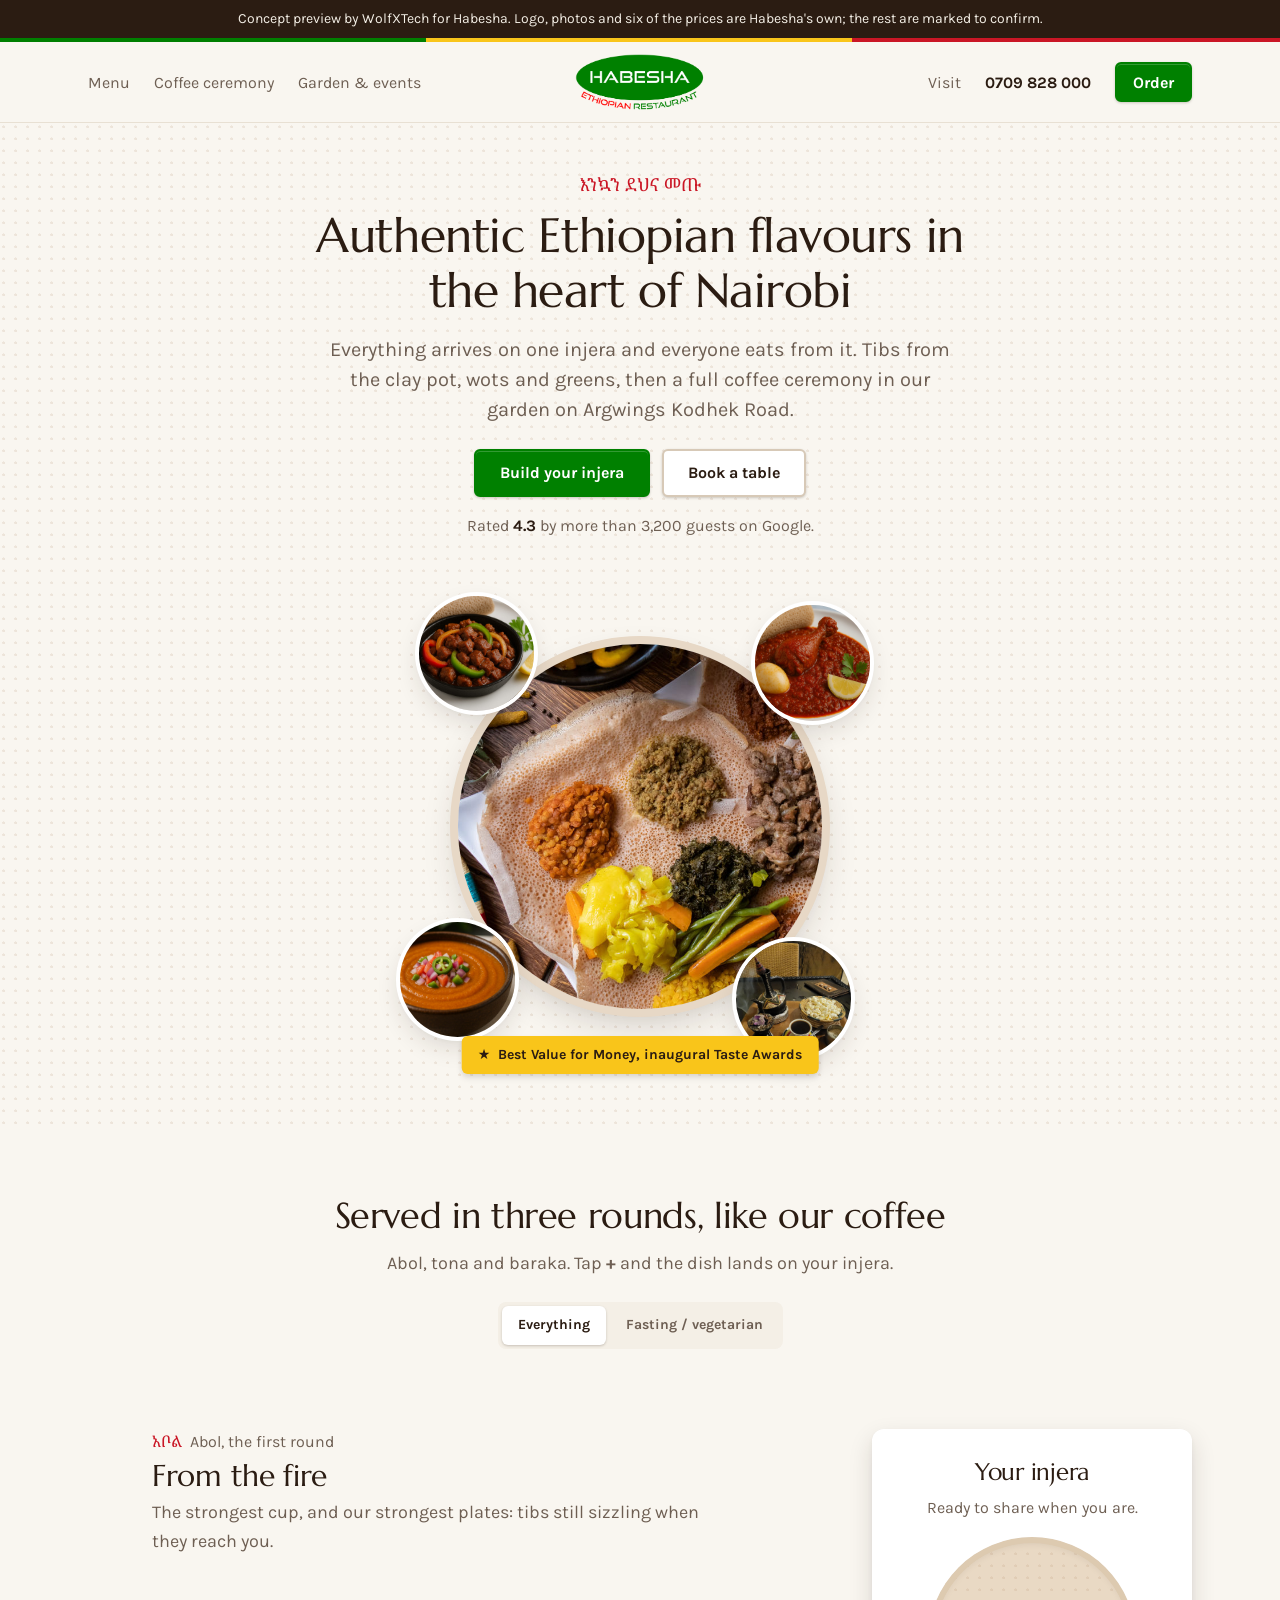
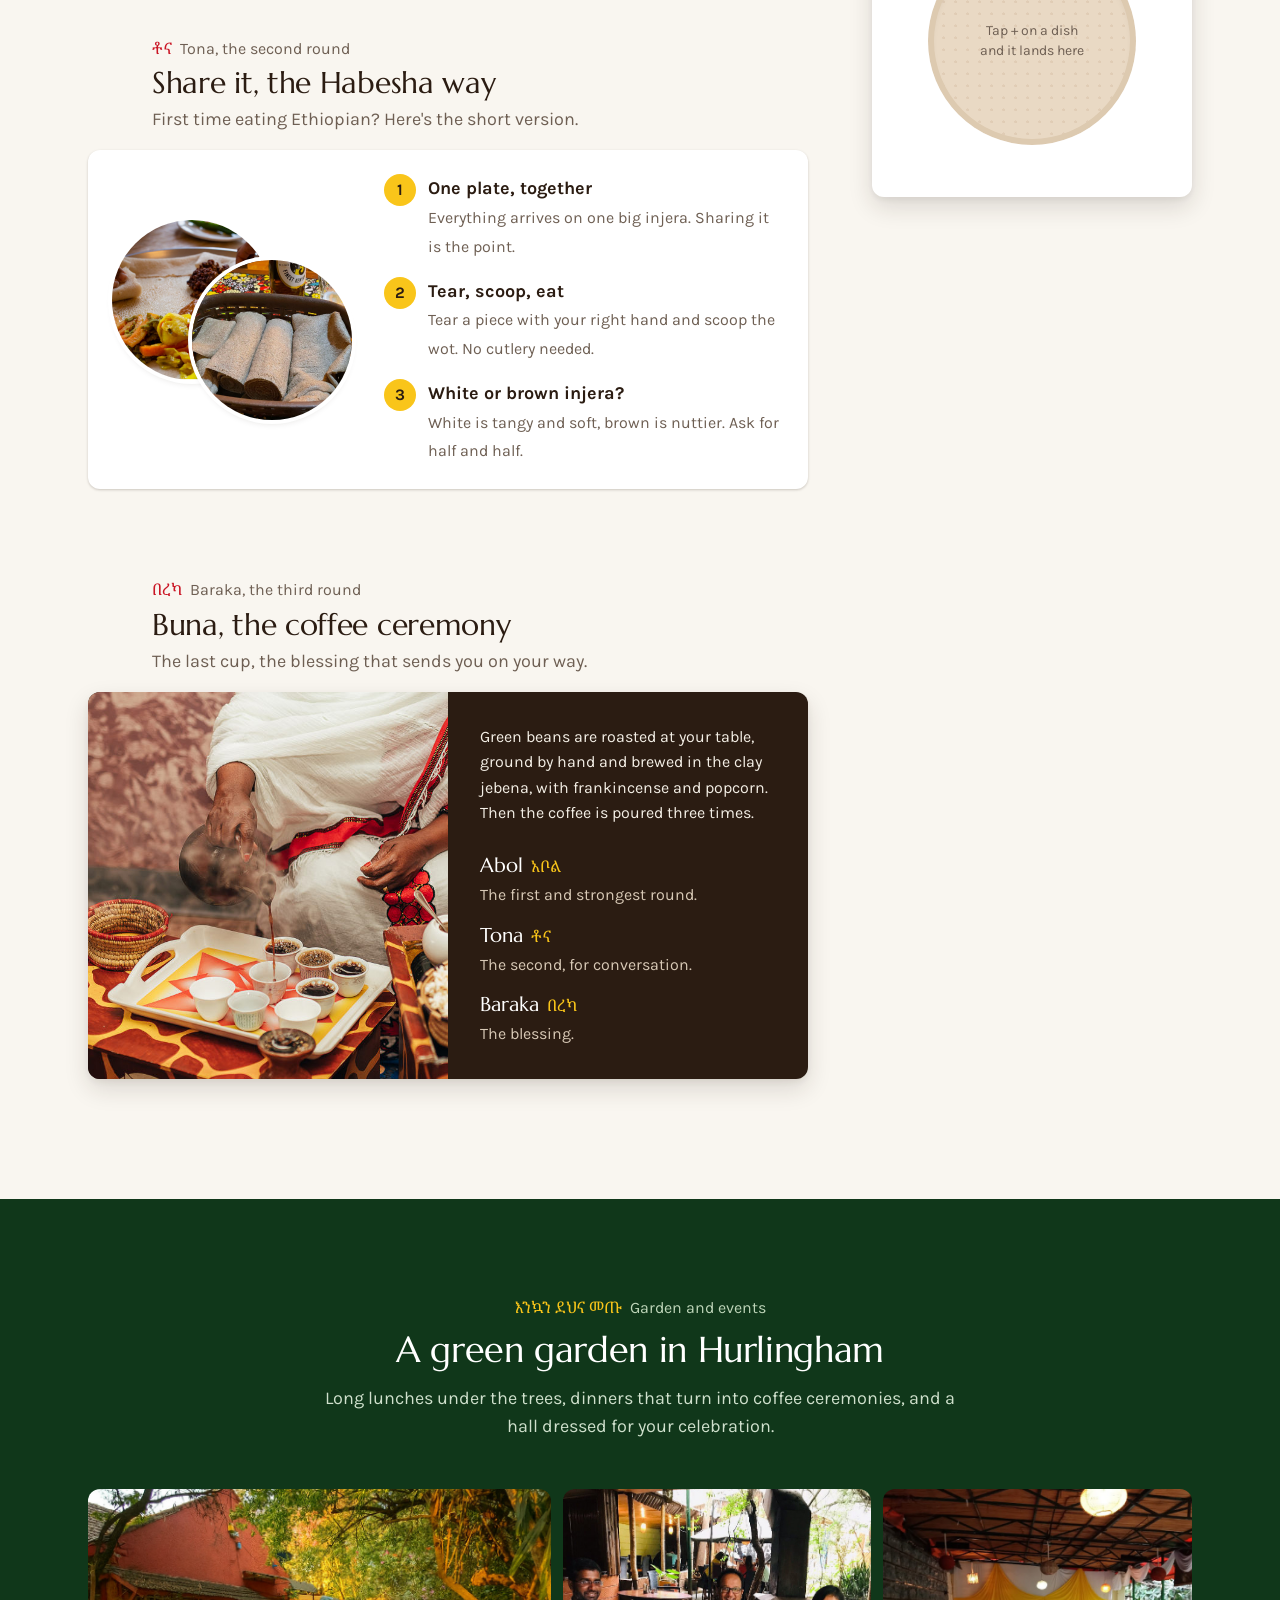
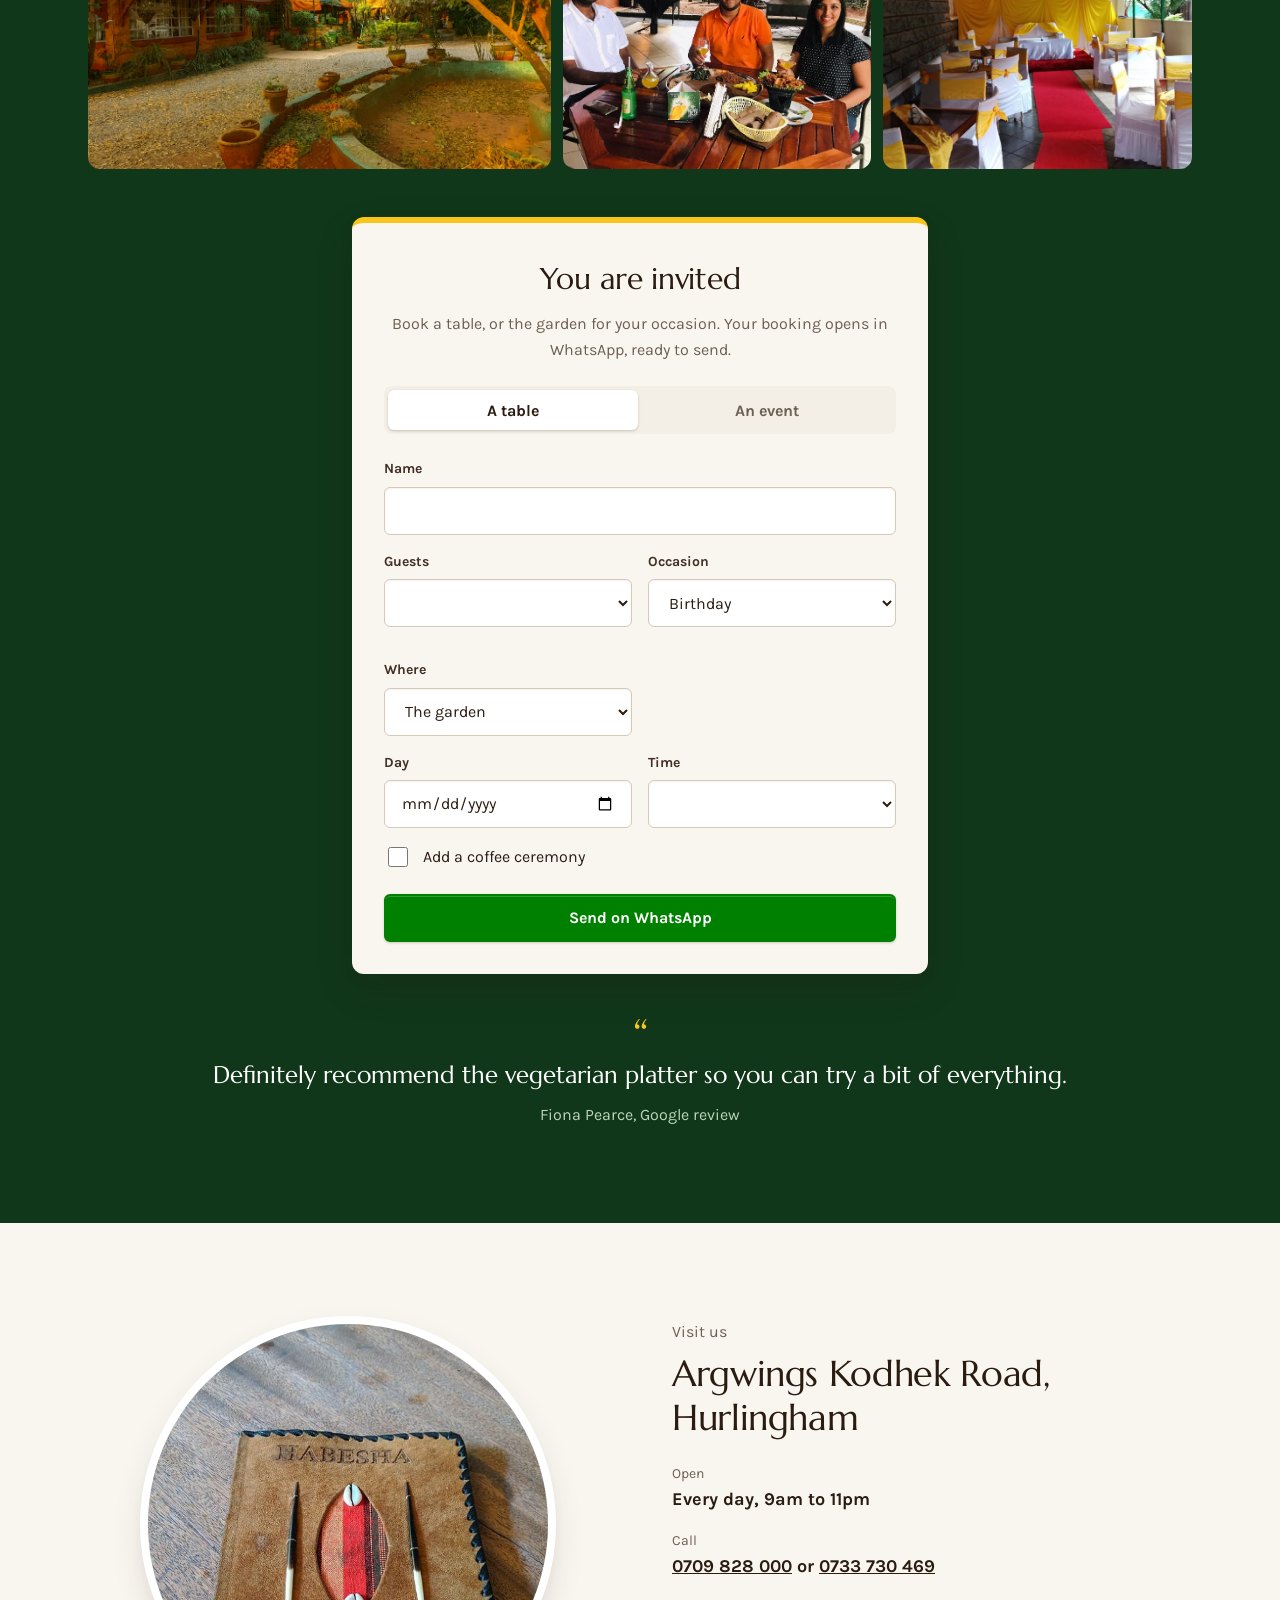
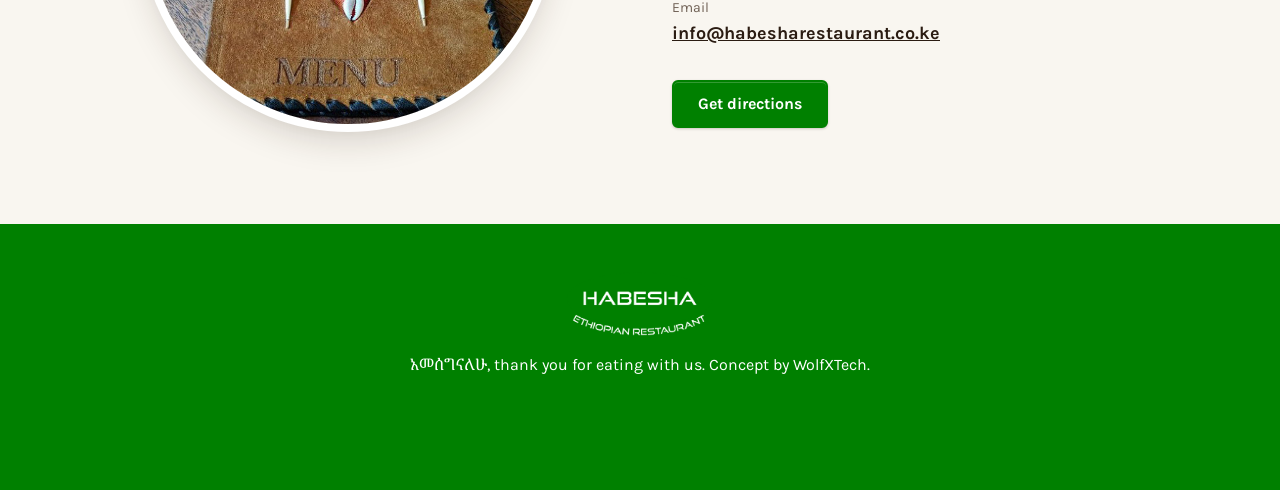
==== commit 6f75ed95: "WolfXTech concept demo: habesha-ethiopian (2026-09-28)" ====
--- a/index.html
+++ b/index.html
@@ -10,7 +10,7 @@
 <link rel="icon" href="img/logo.png">
 <link rel="preconnect" href="https://fonts.googleapis.com">
 <link rel="preconnect" href="https://fonts.gstatic.com" crossorigin>
-<link href="https://fonts.googleapis.com/css2?family=Lora:ital,wght@0,400;0,500;0,600;1,400&family=Marcellus&family=Michroma&family=Noto+Serif+Ethiopic:wght@500&display=swap" rel="stylesheet">
+<link href="https://fonts.googleapis.com/css2?family=Karla:wght@400;700&family=Marcellus&family=Noto+Serif+Ethiopic:wght@500&display=swap" rel="stylesheet">
 <link rel="stylesheet" href="habesha.css">
 <script type="application/ld+json">
 {"@context":"https://schema.org","@type":"Restaurant","name":"Habesha Ethiopian Restaurant","servesCuisine":"Ethiopian","telephone":"+254709828000","email":"info@habesharestaurant.co.ke",
@@ -19,13 +19,13 @@
 </script>
 </head>
 <body>
-<div class="concept">Concept preview by WolfXTech for Habesha. Logo, photos and the six menu prices are Habesha's own; other prices are marked to confirm.</div>
+<div class="concept">Concept preview by WolfXTech for Habesha. Logo, photos and six of the prices are Habesha's own; the rest are marked to confirm.</div>
 <div class="tricolour" aria-hidden="true"></div>
 
 <header class="top"><div class="wrap">
   <nav class="left" aria-label="Sections"><a href="#menu">Menu</a><a href="#baraka">Coffee ceremony</a><a href="#garden">Garden &amp; events</a></nav>
   <a class="logo" href="#top"><img src="img/logo.png" alt="Habesha Ethiopian Restaurant" width="1558" height="673"></a>
-  <nav class="right" aria-label="Contact"><a href="#visit">Visit</a><a class="phone" href="tel:+254709828000">0709 828 000</a><a class="btn btn-green" href="#menu" style="padding:10px 18px">Order</a></nav>
+  <nav class="right" aria-label="Contact"><a href="#visit">Visit</a><a class="phone" href="tel:+254709828000">0709 828 000</a><a class="btn btn-green btn-sm" href="#menu">Order</a></nav>
 </div></header>
 
 <main id="top">
@@ -33,78 +33,76 @@
     <div class="wrap">
       <span class="eth" lang="am">እንኳን ደህና መጡ</span>
       <h1>Authentic Ethiopian flavours in the heart of Nairobi</h1>
+      <p class="lede">Everything arrives on one injera and everyone eats from it. Tibs from the clay pot, wots and greens, then a full coffee ceremony in our garden on Argwings Kodhek Road.</p>
+      <div class="ctas"><a class="btn btn-green" href="#menu">Build your injera</a><a class="btn" href="#garden">Book a table</a></div>
+      <p class="credit">Rated <b>4.3</b> by more than 3,200 guests on Google. <span class="status" id="status"></span></p>
       <div class="table">
         <div class="injera"><img src="img/mixed-dish.jpg" alt="A variety of wots served together on one injera" width="960" height="640"></div>
         <div class="plate"><img src="img/shekla-tibs.jpg" alt="Shekla tibs" width="960" height="640"></div>
         <div class="plate"><img src="img/doro-wot.jpg" alt="Doro wot" width="960" height="640"></div>
         <div class="plate"><img src="img/shiro-tegamino.jpg" alt="Shiro tegamino" width="960" height="640"></div>
         <div class="plate"><img src="img/buna.jpg" alt="Buna, Ethiopian coffee" width="960" height="640"></div>
-        <span class="award">Best Value for Money · inaugural Taste Awards</span>
-      </div>
-      <p class="lede">Warm, rustic and inviting. Everything arrives on one injera and everyone eats from it: tibs from the clay pot, wots, greens, and a full buna coffee ceremony in a green garden on Argwings Kodhek Road.</p>
-      <div class="ctas"><a class="btn btn-green" href="#menu">Build your injera</a><a class="btn" href="#garden">Book a table</a></div>
-      <p class="credit">Rated <b>4.3 stars</b> by more than 3,200 guests on Google. <span class="status" id="status"></span></p>
-    </div>
-  </section>
-
-  <section id="menu" style="padding-top:72px">
+        <span class="award"><span aria-hidden="true">★</span> Best Value for Money, inaugural Taste Awards</span>
+      </div>
+    </div>
+  </section>
+
+  <section id="menu" style="padding-top:64px">
     <div class="wrap">
-      <div class="rounds-intro">
-        <span class="caps" style="color:var(--red)">Three rounds</span>
-        <h2>Our menu is served like our coffee</h2>
-        <p>A coffee ceremony is poured in three rounds: <i>abol</i>, <i>tona</i> and <i>baraka</i>. Our menu follows it. Tap <b>+</b> and each dish lands on your injera.</p>
+      <div class="menu-head">
+        <h2>Served in three rounds, like our coffee</h2>
+        <p>Abol, tona and baraka. Tap <b>+</b> and the dish lands on your injera.</p>
         <div class="filters" role="group" aria-label="Filter"><button type="button" data-diet="" aria-pressed="true">Everything</button><button type="button" data-diet="v" aria-pressed="false">Fasting / vegetarian</button></div>
       </div>
 
       <div class="eat">
         <div>
           <div class="round" id="abol">
-            <div class="round-head"><span class="cup" aria-hidden="true"><svg viewBox="0 0 96 120"><use href="#cupsvg"/></svg></span>
-              <div><span class="n">The first round · Abol</span><h2>From the fire</h2><p>Abol is the strongest cup, so this is our strongest plate: tibs still sizzling when it reaches you.</p></div></div>
-            <div class="plates" data-cat="fire"></div>
+            <div class="round-head"><span class="cup" aria-hidden="true"><svg viewBox="0 0 96 120"></svg></span>
+              <div><span class="kicker"><span class="eth" lang="am">አቦል</span>Abol, the first round</span><h2>From the fire</h2><p>The strongest cup, and our strongest plates: tibs still sizzling when they reach you.</p></div></div>
+            <div data-cat="fire"></div>
           </div>
 
           <div class="round" id="tona">
-            <div class="round-head"><span class="cup" aria-hidden="true"><svg viewBox="0 0 96 120"><use href="#cupsvg"/></svg></span>
-              <div><span class="n">The second round · Tona</span><h2>Share it, the Habesha way</h2><p>First time eating Ethiopian? Here's the short version.</p></div></div>
+            <div class="round-head"><span class="cup" aria-hidden="true"><svg viewBox="0 0 96 120"></svg></span>
+              <div><span class="kicker"><span class="eth" lang="am">ቶና</span>Tona, the second round</span><h2>Share it, the Habesha way</h2><p>First time eating Ethiopian? Here's the short version.</p></div></div>
             <div class="guide">
               <div class="pics"><img src="img/eating.jpg" alt="Hands tearing injera to scoop wot" loading="lazy" width="960" height="640"><img src="img/injera.jpg" alt="Rolls of injera in a basket" loading="lazy" width="960" height="640"></div>
               <ol>
                 <li><span><b>One plate, together</b><span>Everything arrives on one big injera. Sharing it is the point.</span></span></li>
                 <li><span><b>Tear, scoop, eat</b><span>Tear a piece with your right hand and scoop the wot. No cutlery needed.</span></span></li>
-                <li><span><b>White or brown?</b><span>White injera is tangy and soft; brown is nuttier. Ask for half and half.</span></span></li>
+                <li><span><b>White or brown injera?</b><span>White is tangy and soft, brown is nuttier. Ask for half and half.</span></span></li>
               </ol>
             </div>
-            <div class="plates" data-cat="share"></div>
+            <div data-cat="share"></div>
           </div>
 
           <div class="round" id="baraka">
-            <div class="round-head"><span class="cup" aria-hidden="true"><svg viewBox="0 0 96 120"><use href="#cupsvg"/></svg></span>
-              <div><span class="n">The third round · Baraka</span><h2>Buna, the coffee ceremony</h2><p>Baraka is the last cup, the blessing that sends you on your way.</p></div></div>
+            <div class="round-head"><span class="cup" aria-hidden="true"><svg viewBox="0 0 96 120"></svg></span>
+              <div><span class="kicker"><span class="eth" lang="am">በረካ</span>Baraka, the third round</span><h2>Buna, the coffee ceremony</h2><p>The last cup, the blessing that sends you on your way.</p></div></div>
             <div class="ceremony">
               <img src="img/pour.jpg" alt="Coffee poured from the jebena at Habesha" loading="lazy" width="960" height="640">
               <div class="tx">
-                Beans are roasted at your table, ground by hand and brewed in the clay jebena, with frankincense and popcorn. The coffee is poured three times.
+                Green beans are roasted at your table, ground by hand and brewed in the clay jebena, with frankincense and popcorn. Then the coffee is poured three times.
                 <dl>
                   <div><dt>Abol<span class="eth" lang="am">አቦል</span></dt><dd>The first and strongest round.</dd></div>
                   <div><dt>Tona<span class="eth" lang="am">ቶና</span></dt><dd>The second, for conversation.</dd></div>
                   <div><dt>Baraka<span class="eth" lang="am">በረካ</span></dt><dd>The blessing.</dd></div>
                 </dl>
               </div>
-              <img src="img/buna.jpg" alt="A buna set with jebena, cups and incense" loading="lazy" width="960" height="640">
             </div>
-            <div class="plates" data-cat="coffee"></div>
+            <div data-cat="coffee"></div>
           </div>
         </div>
 
         <aside class="yours" id="yours" aria-label="Your injera">
           <h3>Your injera</h3>
-          <p class="sub">Everything you add lands here, ready to share.</p>
-          <div class="round-injera" id="plate"><span class="count" id="count">Empty for now</span></div>
+          <p class="sub">Ready to share when you are.</p>
+          <div class="round-injera" id="plate"><span class="count" id="count">Tap + on a dish and it lands here</span></div>
           <ul id="yourList"></ul>
-          <div class="total" id="yourTotal"></div>
-          <a class="btn btn-green" href="order.html" id="yourGo" style="width:100%">Order this injera</a>
-          <button class="btn" type="button" id="closeYours" style="width:100%;margin-top:8px">Keep choosing</button>
+          <div class="total" id="yourTotal" hidden><span>Total</span><span id="yourSum"></span></div>
+          <a class="btn btn-green" href="order.html" id="yourGo" hidden>Order this injera</a>
+          <button class="btn" type="button" id="closeYours">Keep choosing</button>
         </aside>
       </div>
     </div>
@@ -113,7 +111,7 @@
   <section class="garden" id="garden">
     <div class="wrap">
       <div class="head">
-        <span class="caps" style="color:var(--gold)">Garden &amp; events</span>
+        <span class="kicker"><span class="eth" lang="am">እንኳን ደህና መጡ</span>Garden and events</span>
         <h2>A green garden in Hurlingham</h2>
         <p>Long lunches under the trees, dinners that turn into coffee ceremonies, and a hall dressed for your celebration.</p>
       </div>
@@ -123,25 +121,24 @@
         <img src="img/hall.jpg" alt="Habesha's hall dressed for an event" loading="lazy" width="960" height="640">
       </div>
       <form class="invite" id="bookf" novalidate>
-        <span class="eth" lang="am">እንኳን ደህና መጡ</span>
         <h3>You are invited</h3>
-        <p class="sub">Book a table, or the garden for your occasion. It opens WhatsApp with your booking typed out.</p>
+        <p class="sub">Book a table, or the garden for your occasion. Your booking opens in WhatsApp, ready to send.</p>
         <div class="seg" role="group" aria-label="What are you booking?"><button type="button" data-kind="table" aria-pressed="true">A table</button><button type="button" data-kind="event" aria-pressed="false">An event</button></div>
         <label class="field">Name<input name="name" autocomplete="name"></label>
         <div class="row2">
           <label class="field">Guests<select name="guests" id="guests"></select></label>
-          <label class="field" id="occasionField">Occasion<select name="occasion"><option>Birthday</option><option>Anniversary</option><option>Engagement / wedding</option><option>Corporate event</option><option>Family gathering</option><option>Other</option></select></label>
+          <label class="field" id="occasionField">Occasion<select name="occasion"><option>Birthday</option><option>Anniversary</option><option>Engagement or wedding</option><option>Corporate event</option><option>Family gathering</option><option>Other</option></select></label>
+          <label class="field" id="whereField">Where<select name="where"><option>The garden</option><option>Inside</option><option>No preference</option></select></label>
         </div>
         <div class="row2">
           <label class="field">Day<input name="day" type="date" id="bday"></label>
           <label class="field">Time<select name="time" id="btime"></select></label>
         </div>
-        <label class="field">Where<select name="where"><option>The garden</option><option>Inside</option><option>No preference</option></select></label>
         <label class="check"><input type="checkbox" name="ceremony"> Add a coffee ceremony</label>
         <p class="err" id="berr" hidden></p>
-        <button class="btn btn-red" type="submit" style="width:100%">Send on WhatsApp</button>
+        <button class="btn btn-green" type="submit" style="width:100%">Send on WhatsApp</button>
       </form>
-      <blockquote class="quote">“Definitely recommend the vegetarian platter so you can try a bit of everything.”<cite>Fiona Pearce, Google review</cite></blockquote>
+      <blockquote class="quote">Definitely recommend the vegetarian platter so you can try a bit of everything.<cite>Fiona Pearce, Google review</cite></blockquote>
     </div>
   </section>
 
@@ -149,12 +146,12 @@
     <div class="wrap visit">
       <img src="img/menu-book.jpg" alt="The leather-bound Habesha menu" loading="lazy" width="960" height="640">
       <div>
-        <span class="caps" style="color:var(--red)">Visit us</span>
+        <span class="kicker">Visit us</span>
         <h2>Argwings Kodhek Road, Hurlingham</h2>
         <dl>
-          <dt>Open</dt><dd>Every day, 9am to 11pm</dd>
-          <dt>Call</dt><dd><a href="tel:+254709828000">0709 828 000</a> · <a href="tel:+254733730469">0733 730 469</a></dd>
-          <dt>Email</dt><dd><a href="mailto:info@habesharestaurant.co.ke">info@habesharestaurant.co.ke</a></dd>
+          <div><dt>Open</dt><dd>Every day, 9am to 11pm</dd></div>
+          <div><dt>Call</dt><dd><a href="tel:+254709828000">0709 828 000</a> or <a href="tel:+254733730469">0733 730 469</a></dd></div>
+          <div><dt>Email</dt><dd><a href="mailto:info@habesharestaurant.co.ke">info@habesharestaurant.co.ke</a></dd></div>
         </dl>
         <a class="btn btn-green" target="_blank" rel="noopener" href="https://www.google.com/maps/search/?api=1&amp;query=Habesha+Ethiopian+Restaurant+Argwings+Kodhek+Nairobi">Get directions</a>
       </div>
@@ -162,43 +159,47 @@
   </section>
 </main>
 
-<footer><img src="img/logo-negative.png" alt="Habesha" width="1558" height="673"><span class="eth" lang="am">አመሰግናለሁ</span> · thank you for eating with us · Concept by WolfXTech</footer>
+<footer><img src="img/logo-negative.png" alt="Habesha" width="1558" height="673"><span class="eth" lang="am">አመሰግናለሁ</span>, thank you for eating with us. Concept by WolfXTech.</footer>
 <button class="injera-btn" id="injeraBtn" type="button" aria-label="Open your injera"><span>your<br>injera</span><b id="injeraCount">0</b></button>
 
-<svg width="0" height="0" style="position:absolute" aria-hidden="true"><symbol id="cupsvg" viewBox="0 0 96 120"><g class="steam" fill="none" stroke="hsl(24 18% 40%)" stroke-width="3" stroke-linecap="round"><path d="M36 50 C28 38 44 30 36 16"/><path d="M50 50 C42 36 58 28 50 10"/><path d="M64 50 C56 38 72 30 64 18"/></g><path d="M22 60 H74 C74 88 64 100 48 100 C32 100 22 88 22 60 Z" fill="hsl(24 45% 14%)"/><ellipse cx="48" cy="60" rx="26" ry="5" fill="hsl(24 30% 26%)"/></symbol></svg>
+<template id="cupsvg"><g class="steam" fill="none" stroke="hsl(26 14% 52%)" stroke-width="3" stroke-linecap="round"><path d="M36 50 C28 38 44 30 36 16"/><path d="M50 50 C42 36 58 28 50 10"/><path d="M64 50 C56 38 72 30 64 18"/></g><path d="M22 60 H74 C74 88 64 100 48 100 C32 100 22 88 22 60 Z" fill="hsl(24 40% 12%)"/><ellipse cx="48" cy="60" rx="26" ry="5" fill="hsl(24 30% 26%)"/></template>
 
 <script src="kit.js"></script>
 <script>
   const now = Kit.nairobiNow(), h = now.getHours(), open = h >= 9 && h < 23, st = document.getElementById('status');
-  st.innerHTML = open ? '<b>Open now</b> until 11pm.' : '<b>Closed now</b>, opens 9am.';
+  st.innerHTML = open ? '<b>Open now</b> until 11pm.' : '<b>Closed now</b>, opens at 9am.';
   st.classList.toggle('shut', !open);
 
   const b = Kit.basket('habesha-mesob'); let data, diet = '';
-  const tags = it => (it.diet === 'v' ? '<span class="tag v">Fasting</span>' : '') + (it.tag ? `<span class="tag${/confirm/i.test(it.tag) ? ' tbc' : ''}">${Kit.esc(it.tag)}</span>` : '');
-  const plate = it => `<div class="dish"><div class="ph">${it.img ? `<img src="img/${it.img}.jpg" alt="${Kit.esc(it.name)}" loading="lazy" width="960" height="640">` : ''}</div>
-    <div><h3>${Kit.esc(it.name)}${tags(it)}</h3><p>${Kit.esc(it.desc || '')}</p></div>
-    <div class="end"><span class="price">KES ${Kit.fmt(it.price)}</span><button class="scoop" type="button" data-add="${it.id}" aria-label="Add ${Kit.esc(it.name)} to your injera">+</button></div></div>`;
+  const dish = it => {
+    const tbc = /confirm/i.test(it.tag || ''), note = it.tag && !tbc ? `<span class="note">${Kit.esc(it.tag)}</span>` : '';
+    return `<div class="dish"><div class="ph">${it.img ? `<img src="img/${it.img}.jpg" alt="" loading="lazy" width="960" height="640">` : ''}</div>
+      <div><h3>${Kit.esc(it.name)}${it.diet === 'v' ? '<span class="fast">Fasting</span>' : ''}${note}</h3><p>${Kit.esc(it.desc || '')}</p></div>
+      <div class="pr"><span class="price">KES ${Kit.fmt(it.price)}</span>${tbc ? '<span class="tbc">price to confirm</span>' : ''}</div>
+      <button class="scoop" type="button" data-add="${it.id}" aria-label="Add ${Kit.esc(it.name)} to your injera">+</button></div>`;
+  };
   function render() {
     data.categories.forEach(c => {
       const list = c.items.filter(it => !diet || it.diet === diet);
-      document.querySelector(`[data-cat="${c.key}"]`).innerHTML = list.map(plate).join('') || '<p style="color:var(--muted)">Nothing in this round with that filter.</p>';
+      document.querySelector(`[data-cat="${c.key}"]`).innerHTML = list.map(dish).join('') || '<p style="color:var(--g-600)">Nothing in this round with that filter.</p>';
     });
   }
 
-  // your injera: each dish you add lands as a scoop, set in rings around the middle
+  // your injera: each dish you add lands as a scoop, in rings around the middle
   function yours() {
     const t = Kit.totals(b, data.items), el = document.getElementById('plate');
     el.querySelectorAll('.bit').forEach(x => x.remove());
     const bits = t.lines.flatMap(l => Array(Math.min(l.qty, 3)).fill(l)).slice(0, 12);
+    const outer = Math.min(bits.length, 6);
     bits.forEach((l, i) => {
-      const ring = i < 6 ? 34 : 18, n = i < 6 ? Math.min(bits.length, 6) : bits.length - 6, k = i < 6 ? i : i - 6;
+      const inner = i >= 6, ring = inner ? 16 : 32, n = inner ? bits.length - 6 : outer, k = inner ? i - 6 : i;
       const a = (k / n) * Math.PI * 2 - Math.PI / 2;
       el.insertAdjacentHTML('beforeend', `<span class="bit" style="left:${50 + ring * Math.cos(a)}%;top:${50 + ring * Math.sin(a)}%">${l.img ? `<img src="img/${l.img}.jpg" alt="">` : ''}</span>`);
     });
-    document.getElementById('count').textContent = t.count ? '' : 'Empty for now';
+    document.getElementById('count').hidden = t.count > 0;
     document.getElementById('yourList').innerHTML = t.lines.map(l => `<li><span>${l.qty} × ${Kit.esc(l.name)}</span><span>${Kit.fmt(l.line)}</span></li>`).join('');
-    document.getElementById('yourTotal').textContent = t.count ? `KES ${Kit.fmt(t.total)}` : '';
-    document.getElementById('yourGo').hidden = !t.count;
+    document.getElementById('yourSum').textContent = `KES ${Kit.fmt(t.total)}`;
+    document.getElementById('yourTotal').hidden = document.getElementById('yourGo').hidden = !t.count;
     document.getElementById('injeraCount').textContent = t.count;
   }
   const panel = document.getElementById('yours');
@@ -211,8 +212,7 @@
     const k = e.target.closest('[data-kind]'); if (k) { kind = k.dataset.kind; document.querySelectorAll('[data-kind]').forEach(x => x.setAttribute('aria-pressed', x === k)); guests(); }
   });
 
-  // steam rises from a round's cup the first time you reach it, then stays
-  // (the cup is copied in, not <use>d, so the steam lines can be animated)
+  // steam rises from each round's cup the first time you reach it, then stays
   document.querySelectorAll('.cup svg').forEach(s => s.innerHTML = document.getElementById('cupsvg').innerHTML);
   const io = 'IntersectionObserver' in window ? new IntersectionObserver(es => es.forEach(e => { if (e.isIntersecting) { e.target.classList.add('in'); io.unobserve(e.target); } }), { threshold: .15 }) : null;
   document.querySelectorAll('.round').forEach(r => io ? io.observe(r) : r.classList.add('in'));
@@ -221,8 +221,9 @@
   let kind = 'table';
   const gs = document.getElementById('guests');
   function guests() {
-    gs.innerHTML = (kind === 'table' ? ['2', '3', '4', '5', '6', '8', '10+'] : ['10 – 25', '25 – 50', '50 – 100', '100+']).map(x => `<option>${x}</option>`).join('');
+    gs.innerHTML = (kind === 'table' ? ['2', '3', '4', '5', '6', '8', '10+'] : ['10 to 25', '25 to 50', '50 to 100', '100+']).map(x => `<option>${x}</option>`).join('');
     document.getElementById('occasionField').hidden = kind === 'table';
+    document.getElementById('whereField').hidden = kind === 'event';
   }
   guests();
   const bday = document.getElementById('bday'), btime = document.getElementById('btime');
@@ -234,7 +235,7 @@
     if (!String(f.get('name')).trim()) { err.textContent = 'Add your name so we know who to expect.'; err.hidden = false; return; }
     err.hidden = true;
     const when = new Date(f.get('day') + 'T12:00').toLocaleDateString('en-KE', { weekday: 'long', day: 'numeric', month: 'long' });
-    const msg = `Selam Habesha, I'd like to book ${kind === 'table' ? 'a table' : 'an event'}.\nName: ${f.get('name')}\nGuests: ${f.get('guests')}` + (kind === 'event' ? `\nOccasion: ${f.get('occasion')}` : '') + `\nWhen: ${when}, ${f.get('time')}\nWhere: ${f.get('where')}` + (f.get('ceremony') ? '\nCoffee ceremony: yes please' : '');
+    const msg = `Selam Habesha, I'd like to book ${kind === 'table' ? 'a table' : 'an event'}.\nName: ${f.get('name')}\nGuests: ${f.get('guests')}` + (kind === 'event' ? `\nOccasion: ${f.get('occasion')}` : `\nWhere: ${f.get('where')}`) + `\nWhen: ${when}, ${f.get('time')}` + (f.get('ceremony') ? '\nCoffee ceremony: yes please' : '');
     window.open('https://wa.me/254709828000?text=' + encodeURIComponent(msg), '_blank', 'noopener');
   });
 
--- a/habesha.css
+++ b/habesha.css
@@ -1,206 +1,241 @@
 /* Habesha Ethiopian Restaurant: "The shared injera", on their own brand.
-   Ethiopian food arrives on one round injera and everyone eats from it. So the page is round:
-   the hero is an injera with dishes set around it, dishes sit as round plates, and your order
-   builds up as scoops on your own injera. The three coffee rounds (abol, tona, baraka) order the menu.
-   Brand: their 2025 green-oval logo (green, white, Ethiopian red), their September 2025 photo shoot.
-   Scales: 4 8 12 16 24 32 48 64 96 · 13 14 16 18 20 24 30 36 48 56 */
+   Food arrives on one round injera and everyone eats from it, so the page is round:
+   the hero is an injera with dishes around it, dishes sit as round plates, and your order
+   builds up as scoops on your own injera. The three coffee rounds order the menu.
+
+   Systems (refactoring-ui), use nothing off these:
+   type     14 16 18 20 24 30 36 48 px  · weights 400 / 700 (Karla), 400 (Marcellus)
+   spacing  4 8 12 16 24 32 48 64 96 px
+   radius   6px for controls, 50% for plates (the one shape language: round)
+   shadows  sm 0 1px 3px · md 0 4px 6px · lg 0 10px 24px · xl 0 15px 35px (two-part, warm)
+   fonts    Marcellus (headings) + Karla (everything else) + Noto Serif Ethiopic (accents only) */
 :root {
-  --green: hsl(120 100% 25%);          /* the logo green; white on it 5.1:1 */
-  --green-deep: hsl(135 55% 15%);
-  --green-100: hsl(120 40% 93%);
-  --red: hsl(355 80% 44%);             /* ETHIOPIAN in the logo; white on it 5.6:1 */
-  --gold: hsl(46 95% 52%);
-  --injera: hsl(38 42% 94%);
-  --injera-2: hsl(36 32% 86%);
-  --injera-3: hsl(34 30% 74%);
-  --coffee: hsl(24 40% 14%);
-  --muted: hsl(24 14% 36%);            /* on injera 6.8:1 */
-  --wide: 'Michroma', 'Arial Black', sans-serif;
-  --serif: 'Marcellus', Georgia, serif;
-  --text: 'Lora', Georgia, serif;
-  --ui: system-ui, -apple-system, 'Segoe UI', sans-serif;
+  /* brand, from their 2025 logo */
+  --green-500: hsl(120 100% 25%);      /* logo green; white text 5.1:1 */
+  --green-600: hsl(122 100% 21%);
+  --green-900: hsl(135 55% 14%);
+  --green-100: hsl(110 45% 92%);
+  --green-700-text: hsl(122 80% 22%);  /* green text on light: 7.4:1 */
+  --red-500: hsl(355 80% 44%);         /* white text 5.6:1; red text on injera 5.2:1 */
+  --gold-400: hsl(46 95% 54%);
+  /* warm greys (tinted toward the injera), 8 steps */
+  --g-50: hsl(38 45% 96%);             /* page */
+  --g-100: hsl(38 40% 93%);
+  --g-200: hsl(36 32% 87%);            /* hairlines */
+  --g-300: hsl(34 28% 78%);
+  --g-500: hsl(28 14% 52%);
+  --g-600: hsl(26 14% 38%);            /* secondary text: 6.6:1 on page */
+  --g-800: hsl(24 30% 20%);
+  --g-900: hsl(24 40% 12%);            /* primary text */
+  --display: 'Marcellus', Georgia, serif;
+  --text: 'Karla', system-ui, sans-serif;
   --eth: 'Noto Serif Ethiopic', serif;
-  /* injera's "eyes": the tiny holes across its surface */
-  --eyes: radial-gradient(circle at 30% 40%, hsla(30, 30%, 60%, .35) 1.2px, transparent 1.6px) 0 0 / 11px 11px,
-          radial-gradient(circle at 70% 70%, hsla(30, 30%, 60%, .28) 1px, transparent 1.4px) 0 0 / 15px 15px;
+  --sh-sm: 0 1px 3px hsla(24, 40%, 12%, .14), 0 1px 2px hsla(24, 40%, 12%, .08);
+  --sh-md: 0 4px 6px hsla(24, 40%, 12%, .1), 0 2px 4px hsla(24, 40%, 12%, .06);
+  --sh-lg: 0 10px 24px hsla(24, 40%, 12%, .14), 0 3px 6px hsla(24, 40%, 12%, .06);
+  --sh-xl: 0 15px 35px hsla(24, 40%, 12%, .18), 0 5px 15px hsla(24, 40%, 12%, .06);
+  /* injera's "eyes": kept faint so it never fights the text */
+  --eyes: radial-gradient(circle at 30% 40%, hsla(30, 30%, 55%, .16) 1.2px, transparent 1.6px) 0 0 / 12px 12px;
+  /* aliases used by the order and tracking pages */
+  --serif: var(--display); --ui: var(--text); --coffee: var(--g-900); --muted: var(--g-600); --injera: var(--g-50); --injera-2: var(--g-200);
+  --green: var(--green-500); --red: var(--red-500); --gold: var(--gold-400); --r: 6px;
 }
 * { box-sizing: border-box; }
 [hidden] { display: none !important; }
-html { scroll-behavior: smooth; scroll-padding-top: 84px; }
-body { margin: 0; font-family: var(--text); font-size: 1.0625rem; line-height: 1.65; color: var(--coffee); background: var(--injera); }
+html { scroll-behavior: smooth; scroll-padding-top: 88px; }
+body { margin: 0; font-family: var(--text); font-size: 1.125rem; line-height: 1.6; color: var(--g-900); background: var(--g-50); }
 a { color: inherit; }
 button, input, select, textarea { font: inherit; }
 img { max-width: 100%; height: auto; display: block; }
-:focus-visible { outline: 3px solid var(--gold); outline-offset: 2px; }
-h1, h2, h3, h4 { font-family: var(--serif); font-weight: 400; line-height: 1.15; margin: 0; }
+:focus-visible { outline: 3px solid var(--gold-400); outline-offset: 2px; }
+h1, h2, h3, h4 { font-family: var(--display); font-weight: 400; margin: 0; letter-spacing: -.01em; }
 .eth { font-family: var(--eth); }
-.caps { font-family: var(--wide); font-size: .6875rem; letter-spacing: .14em; text-transform: uppercase; }
-.concept { background: var(--coffee); color: hsl(38 42% 88%); font-size: .8125rem; text-align: center; padding: 8px 16px; font-family: var(--ui); }
-.tricolour { height: 6px; background: linear-gradient(90deg, var(--green) 0 33.3%, var(--gold) 33.3% 66.6%, var(--red) 66.6%); }
-.wrap { max-width: 1180px; margin: 0 auto; padding: 0 20px; }
-
-/* header: logo centred between two halves of the nav, like a sign over the door */
-header.top { position: sticky; top: 0; z-index: 30; background: var(--injera); border-bottom: 1px solid var(--injera-2); }
-header.top .wrap { display: grid; grid-template-columns: 1fr auto 1fr; align-items: center; gap: 24px; height: 76px; }
+.concept { background: var(--g-900); color: var(--g-100); font-size: .875rem; text-align: center; padding: 8px 16px; }
+.tricolour { height: 4px; background: linear-gradient(90deg, var(--green-500) 0 33.3%, var(--gold-400) 33.3% 66.6%, var(--red-500) 66.6%); }
+.wrap { max-width: 1152px; margin: 0 auto; padding: 0 24px; }
+/* a quiet kicker line: Amharic word in red, the rest in sentence case (no tracked caps) */
+.kicker, .caps { display: block; font-size: 1rem; color: var(--g-600); margin-bottom: 8px; }
+.kicker .eth { color: var(--red-500); margin-right: 8px; }
+
+/* header: the logo centred like the sign over the door */
+header.top { position: sticky; top: 0; z-index: 30; background: var(--g-50); box-shadow: 0 1px 0 var(--g-200); }
+header.top .wrap { display: grid; grid-template-columns: 1fr auto 1fr; align-items: center; gap: 24px; height: 80px; }
 header.top.slim .wrap { display: flex; justify-content: space-between; }
-header.top nav { display: flex; gap: 22px; font-size: .9375rem; }
+header.top nav { display: flex; gap: 24px; font-size: 1rem; }
 header.top nav.right { justify-content: flex-end; align-items: center; }
-header.top nav a { text-decoration: none; }
-header.top nav a:hover { color: var(--green); }
-.logo img { height: 52px; width: auto; }
-.phone { font-family: var(--ui); font-weight: 700; text-decoration: none; white-space: nowrap; }
-.btn { display: inline-flex; align-items: center; justify-content: center; gap: 8px; padding: 13px 24px; border-radius: 6px; border: 2px solid var(--coffee); background: transparent; color: var(--coffee); font-family: var(--ui); font-weight: 700; font-size: .9375rem; text-decoration: none; cursor: pointer; }
-.btn-green { background: var(--green); border-color: var(--green); color: #fff; }
-.btn-green:hover { background: hsl(120 100% 21%); border-color: hsl(120 100% 21%); }
-.btn-red { background: var(--red); border-color: var(--red); color: #fff; }
-
-/* hero: the injera, with dishes set around it */
-.hero { text-align: center; padding: 48px 0 72px; background: var(--eyes), var(--injera); }
-.hero .eth { color: var(--red); font-size: 1.25rem; }
-.hero h1 { font-size: 3.25rem; max-width: 16em; margin: 8px auto 0; }
-.table { position: relative; width: min(560px, 92vw); aspect-ratio: 1; margin: 36px auto 28px; }
-.table .injera { position: absolute; inset: 12%; border-radius: 50%; overflow: hidden; box-shadow: 0 0 0 10px hsl(34 45% 80%), 0 0 0 12px var(--injera-3), 0 40px 70px -30px hsla(24, 40%, 14%, .55); }
+header.top nav a { text-decoration: none; color: var(--g-600); }
+header.top nav a:hover { color: var(--g-900); }
+header.top nav a.btn-green, header.top nav a.btn-green:hover { color: #fff; }
+.logo img { height: 56px; width: auto; }
+.phone { font-weight: 700; text-decoration: none; white-space: nowrap; color: var(--g-900) !important; }
+
+/* buttons: one solid primary per view, outline secondary */
+.btn { display: inline-flex; align-items: center; justify-content: center; gap: 8px; height: 48px; padding: 0 24px; border-radius: 6px; border: 2px solid var(--g-300); background: #fff; color: var(--g-900); font-weight: 700; font-size: 1rem; text-decoration: none; cursor: pointer; box-shadow: var(--sh-sm); transition: box-shadow .15s, transform .15s; }
+.btn:hover { box-shadow: var(--sh-md); }
+.btn:active { transform: translateY(1px); box-shadow: none; }
+.btn-green { background: var(--green-500); border-color: var(--green-500); color: #fff; box-shadow: inset 0 1px 0 hsla(0, 0%, 100%, .2), var(--sh-sm); }
+.btn-green:hover { background: var(--green-600); border-color: var(--green-600); }
+.btn-red { background: var(--red-500); border-color: var(--red-500); color: #fff; }
+.btn-sm { height: 40px; padding: 0 16px; }
+
+/* hero: words and actions first, then the injera */
+.hero { text-align: center; padding: 48px 0 64px; background: var(--eyes), var(--g-50); }
+.hero .eth { color: var(--red-500); font-size: 1.125rem; }
+.hero h1 { font-size: 3rem; line-height: 1.15; max-width: 14em; margin: 8px auto 16px; }
+.hero .lede { max-width: 32em; margin: 0 auto 24px; color: var(--g-600); font-size: 1.25rem; line-height: 1.5; }
+.ctas { display: flex; gap: 12px; justify-content: center; flex-wrap: wrap; }
+.credit { margin: 16px 0 0; font-size: 1rem; color: var(--g-600); }
+.credit b { color: var(--g-900); }
+.status b { color: var(--green-700-text); } .status.shut b { color: var(--red-500); }
+.table { position: relative; width: min(480px, 88vw); aspect-ratio: 1; margin: 48px auto 0; }
+.table .injera { position: absolute; inset: 12%; border-radius: 50%; overflow: hidden; box-shadow: 0 0 0 8px hsl(34 40% 84%), var(--sh-xl); }
 .table .injera img { width: 100%; height: 100%; object-fit: cover; }
-.plate { position: absolute; width: 23%; aspect-ratio: 1; border-radius: 50%; overflow: hidden; border: 5px solid #fff; box-shadow: 0 14px 28px -12px hsla(24, 40%, 14%, .55); }
+.plate { position: absolute; width: 24%; aspect-ratio: 1; border-radius: 50%; overflow: hidden; box-shadow: 0 0 0 4px #fff, var(--sh-lg); }
 .plate img { width: 100%; height: 100%; object-fit: cover; }
-.plate:nth-of-type(2) { top: 0; left: 4%; } .plate:nth-of-type(3) { top: 2%; right: 2%; }
-.plate:nth-of-type(4) { bottom: 4%; left: 0; } .plate:nth-of-type(5) { bottom: 0; right: 6%; }
-.award { position: absolute; left: 50%; bottom: -6px; transform: translateX(-50%); background: var(--gold); color: var(--coffee); font-family: var(--ui); font-weight: 800; font-size: .8125rem; padding: 8px 18px; border-radius: 4px; white-space: nowrap; box-shadow: 0 8px 18px -8px hsla(24, 40%, 14%, .5); }
-.hero .lede { max-width: 36em; margin: 0 auto 24px; color: var(--muted); font-size: 1.1875rem; }
-.ctas { display: flex; gap: 12px; justify-content: center; flex-wrap: wrap; }
-.credit { margin: 22px auto 0; font-family: var(--ui); font-size: .9375rem; color: var(--muted); }
-.credit b { color: var(--coffee); }
-.status b { color: var(--green); } .status.shut b { color: var(--red); }
-
-/* the three rounds */
-section { padding: 88px 0; }
-.rounds-intro { text-align: center; max-width: 720px; margin: 0 auto; }
-.rounds-intro h2 { font-size: 2.5rem; margin: 8px 0 12px; }
-.rounds-intro p { color: var(--muted); margin: 0; }
-.cup svg { width: 60px; height: 75px; overflow: visible; }
+.plate:nth-of-type(2) { top: 2%; left: 4%; } .plate:nth-of-type(3) { top: 4%; right: 2%; }
+.plate:nth-of-type(4) { bottom: 6%; left: 0; } .plate:nth-of-type(5) { bottom: 2%; right: 6%; }
+.award { position: absolute; left: 50%; bottom: -8px; transform: translateX(-50%); display: inline-flex; gap: 8px; align-items: center; background: var(--gold-400); color: var(--g-900); font-weight: 700; font-size: .875rem; padding: 8px 16px; border-radius: 6px; white-space: nowrap; box-shadow: var(--sh-md); }
+
+/* the menu: rounds on the left, your injera on the right */
+section { padding: 96px 0; }
+.menu-head { text-align: center; max-width: 36em; margin: 0 auto 16px; }
+.menu-head h2 { font-size: 2.25rem; line-height: 1.2; margin-bottom: 12px; }
+.menu-head p { color: var(--g-600); margin: 0; }
+.filters { display: inline-flex; gap: 4px; margin-top: 24px; padding: 4px; background: var(--g-100); border-radius: 8px; }
+.filters button { border: 0; background: transparent; border-radius: 6px; padding: 8px 16px; cursor: pointer; font-weight: 700; font-size: .875rem; color: var(--g-600); }
+.filters button[aria-pressed="true"] { background: #fff; color: var(--g-900); box-shadow: var(--sh-sm); }
+.eat { display: grid; grid-template-columns: minmax(0, 1fr) 320px; gap: 64px; align-items: start; }
+.round { padding-top: 64px; }
+.round-head { display: grid; grid-template-columns: 48px 1fr; gap: 16px; align-items: start; margin-bottom: 16px; }
+.round-head h2 { font-size: 1.875rem; line-height: 1.2; }
+.round-head p { margin: 4px 0 0; color: var(--g-600); max-width: 32em; }
+.round-head .kicker { margin-bottom: 4px; }
+.cup svg { width: 48px; height: 60px; overflow: visible; margin-top: 4px; }
 .cup .steam path { stroke-dasharray: 60; stroke-dashoffset: 60; opacity: 0; transition: stroke-dashoffset 1.6s ease, opacity 1.2s ease; }
-.round.in .cup .steam path { stroke-dashoffset: 0; opacity: .75; }
+.round.in .cup .steam path { stroke-dashoffset: 0; opacity: .7; }
 .round.in .cup .steam path:nth-child(2) { transition-delay: .25s; } .round.in .cup .steam path:nth-child(3) { transition-delay: .5s; }
-
-/* menu and your injera side by side */
-.eat { display: grid; grid-template-columns: 1fr 330px; gap: 48px; align-items: start; }
-.round { padding: 56px 0 8px; }
-.round-head { display: grid; grid-template-columns: auto 1fr; gap: 20px; align-items: center; margin-bottom: 20px; }
-.round-head .n { font-family: var(--wide); font-size: .6875rem; letter-spacing: .14em; color: var(--red); text-transform: uppercase; }
-.round-head h2 { font-size: 2.25rem; margin-top: 4px; }
-.round-head p { margin: 6px 0 0; color: var(--muted); }
-.filters { display: flex; gap: 8px; justify-content: center; margin-top: 24px; }
-.filters button { border: 2px solid var(--injera-2); background: #fff; border-radius: 6px; padding: 7px 14px; cursor: pointer; font-family: var(--ui); font-weight: 700; font-size: .8125rem; color: var(--muted); }
-.filters button[aria-pressed="true"] { border-color: var(--green); color: var(--green); }
-/* each dish is a round plate beside its name, not a card */
-.plates { display: grid; gap: 4px; }
-.dish { display: grid; grid-template-columns: 96px 1fr auto; gap: 18px; align-items: center; padding: 14px 0; border-bottom: 1px dashed var(--injera-3); }
-.dish .ph { width: 96px; height: 96px; border-radius: 50%; overflow: hidden; border: 4px solid #fff; box-shadow: 0 8px 18px -10px hsla(24, 40%, 14%, .5); background: var(--injera-2); }
+/* each dish: plate, words, price, add, all on one line */
+.dish { display: grid; grid-template-columns: 80px minmax(0, 1fr) auto 40px; gap: 16px; align-items: center; padding: 16px 0; }
+.dish + .dish { box-shadow: 0 -1px 0 var(--g-200); }
+.dish .ph { width: 80px; height: 80px; border-radius: 50%; overflow: hidden; box-shadow: 0 0 0 3px #fff, var(--sh-md); background: var(--g-200); }
 .dish .ph img { width: 100%; height: 100%; object-fit: cover; }
-.dish h3 { font-size: 1.3125rem; }
-.dish p { margin: 2px 0 0; font-size: .9375rem; color: var(--muted); }
-.dish .end { display: grid; justify-items: end; gap: 6px; }
-.price { font-family: var(--ui); font-weight: 800; white-space: nowrap; }
-.tag { display: inline-block; font-family: var(--ui); font-size: .6875rem; font-weight: 800; letter-spacing: .04em; text-transform: uppercase; color: var(--green); background: var(--green-100); border-radius: 4px; padding: 2px 8px; vertical-align: 3px; margin-left: 6px; }
-.tag.tbc { color: var(--red); background: hsl(355 80% 95%); }
-.tag.v { color: hsl(120 60% 22%); background: hsl(80 60% 88%); }
-.scoop { width: 40px; height: 40px; border-radius: 50%; border: 2px solid var(--green); background: #fff; color: var(--green); font-family: var(--ui); font-weight: 800; font-size: 1.25rem; line-height: 1; cursor: pointer; }
-.scoop:hover { background: var(--green); color: #fff; }
-.scoop.did { background: var(--green); color: #fff; }
+.dish h3 { font-family: var(--text); font-weight: 700; font-size: 1.125rem; line-height: 1.3; }
+.dish p { margin: 4px 0 0; font-size: 1rem; line-height: 1.5; color: var(--g-600); }
+.dish .fast { display: inline-block; margin-left: 8px; font-family: var(--text); font-size: .875rem; font-weight: 700; color: var(--green-700-text); }
+.dish .fast::before { content: ""; display: inline-block; width: 8px; height: 8px; border-radius: 50%; background: var(--green-500); margin-right: 6px; vertical-align: 1px; }
+.dish .pr { text-align: right; white-space: nowrap; }
+.price { font-weight: 700; font-size: 1.125rem; font-variant-numeric: tabular-nums; }
+.dish .tbc { display: block; font-size: .875rem; color: var(--g-500); }
+.dish .note { display: inline-block; margin-left: 8px; font-size: .875rem; font-weight: 700; color: var(--red-500); }
+.scoop { width: 40px; height: 40px; border-radius: 50%; border: 0; background: var(--green-100); color: var(--green-700-text); font-weight: 700; font-size: 1.5rem; line-height: 1; cursor: pointer; transition: background .15s, color .15s; }
+.scoop:hover, .scoop.did { background: var(--green-500); color: #fff; }
 
 /* your injera: the order, as scoops on a round injera */
-.yours { position: sticky; top: 96px; background: #fff; border-radius: 20px; padding: 22px; text-align: center; box-shadow: 0 20px 44px -26px hsla(24, 40%, 14%, .45); }
-.yours h3 { font-size: 1.375rem; }
-.yours .sub { font-family: var(--ui); font-size: .8125rem; color: var(--muted); margin: 2px 0 14px; }
-.round-injera { position: relative; width: 230px; aspect-ratio: 1; margin: 0 auto 14px; border-radius: 50%; background: var(--eyes), hsl(34 45% 82%); box-shadow: inset 0 0 0 6px hsl(34 40% 76%); }
-.round-injera .bit { position: absolute; width: 58px; height: 58px; margin: -29px 0 0 -29px; border-radius: 50%; overflow: hidden; border: 3px solid hsl(34 45% 82%); animation: land .35s ease-out; }
+.yours { position: sticky; top: 104px; margin-top: 64px; background: #fff; border-radius: 12px; padding: 24px; text-align: center; box-shadow: var(--sh-lg); }
+.yours h3 { font-size: 1.5rem; }
+.yours .sub { font-size: 1rem; color: var(--g-600); margin: 4px 0 16px; }
+.round-injera { position: relative; width: 208px; aspect-ratio: 1; margin: 0 auto 16px; border-radius: 50%; background: var(--eyes), hsl(34 45% 84%); box-shadow: inset 0 0 0 6px hsl(34 40% 78%), inset 0 4px 10px hsla(24, 40%, 12%, .15); }
+.round-injera .bit { position: absolute; width: 56px; height: 56px; margin: -28px 0 0 -28px; border-radius: 50%; overflow: hidden; box-shadow: 0 0 0 3px hsl(34 45% 84%), var(--sh-sm); animation: land .35s ease-out; }
 .round-injera .bit img { width: 100%; height: 100%; object-fit: cover; }
-.round-injera .count { position: absolute; left: 50%; top: 50%; transform: translate(-50%, -50%); font-family: var(--serif); font-size: .9375rem; color: var(--muted); }
+.round-injera .count { position: absolute; inset: 24%; display: grid; place-items: center; font-size: .875rem; line-height: 1.4; color: var(--g-600); }
 @keyframes land { from { transform: scale(.4); opacity: 0; } }
-.yours ul { list-style: none; padding: 0; margin: 0 0 12px; text-align: left; font-family: var(--ui); font-size: .875rem; max-height: 180px; overflow: auto; }
-.yours li { display: flex; justify-content: space-between; gap: 8px; padding: 5px 0; border-bottom: 1px solid var(--injera-2); }
-.yours .total { font-family: var(--ui); font-weight: 800; font-size: 1.125rem; margin-bottom: 12px; }
-#closeYours { display: none; }
-.yours .empty { font-family: var(--ui); font-size: .875rem; color: var(--muted); }
-/* on phones: a round injera button that opens your injera from the bottom */
-.injera-btn { display: none; position: fixed; right: 16px; bottom: 16px; z-index: 40; width: 68px; height: 68px; border-radius: 50%; border: 0; background: var(--eyes), hsl(34 45% 78%); box-shadow: 0 12px 26px -8px hsla(24, 40%, 14%, .55), inset 0 0 0 4px hsl(34 40% 70%); cursor: pointer; }
-.injera-btn b { position: absolute; top: -4px; right: -4px; min-width: 26px; height: 26px; padding: 0 6px; border-radius: 13px; background: var(--red); color: #fff; font-family: var(--ui); font-size: .8125rem; display: grid; place-items: center; }
-.injera-btn span { font-family: var(--serif); font-size: .75rem; }
+.yours ul { list-style: none; padding: 0; margin: 0 0 12px; text-align: left; font-size: 1rem; max-height: 192px; overflow: auto; }
+.yours li { display: flex; justify-content: space-between; gap: 8px; padding: 8px 0; }
+.yours li + li { box-shadow: 0 -1px 0 var(--g-200); }
+.yours li span:last-child { font-variant-numeric: tabular-nums; }
+.yours .total { display: flex; justify-content: space-between; font-weight: 700; font-size: 1.25rem; padding: 12px 0 16px; box-shadow: 0 -2px 0 var(--g-900); }
+.yours .btn { width: 100%; }
+#closeYours { display: none; margin-top: 8px; box-shadow: none; }
+.injera-btn { display: none; position: fixed; right: 16px; bottom: 16px; z-index: 40; width: 64px; height: 64px; border-radius: 50%; border: 0; background: var(--eyes), hsl(34 45% 80%); box-shadow: inset 0 0 0 4px hsl(34 40% 72%), var(--sh-xl); cursor: pointer; }
+.injera-btn b { position: absolute; top: -4px; right: -4px; min-width: 24px; height: 24px; padding: 0 8px; border-radius: 12px; background: var(--red-500); color: #fff; font-size: .875rem; display: grid; place-items: center; }
+.injera-btn span { font-family: var(--display); font-size: .875rem; line-height: 1.1; color: var(--g-900); }
 
 /* how to eat it */
-.guide { display: grid; grid-template-columns: 1fr 1fr; gap: 28px; align-items: center; margin: 8px 0 20px; background: #fff; border-radius: 20px; padding: 20px; }
-.guide .pics { display: grid; grid-template-columns: 1fr 1fr; gap: 10px; }
-.guide .pics img { border-radius: 50%; aspect-ratio: 1; object-fit: cover; width: 100%; }
-.guide ol { list-style: none; padding: 0; margin: 0; display: grid; gap: 12px; counter-reset: s; }
-.guide li { counter-increment: s; display: grid; grid-template-columns: 32px 1fr; gap: 12px; }
-.guide li::before { content: counter(s); display: grid; place-items: center; width: 32px; height: 32px; border-radius: 50%; background: var(--gold); font-family: var(--serif); }
-.guide li b { display: block; font-family: var(--serif); font-weight: 400; font-size: 1.125rem; }
-.guide li span { color: var(--muted); font-size: .9375rem; }
-
-/* coffee ceremony: a band across the page, the pour and the set */
-.ceremony { display: grid; grid-template-columns: 1fr 1.1fr 1fr; gap: 0; background: var(--coffee); color: hsl(38 42% 90%); border-radius: 20px; overflow: hidden; margin: 8px 0 20px; }
-.ceremony img { width: 100%; height: 100%; object-fit: cover; min-height: 280px; }
-.ceremony .tx { padding: 28px; }
-.ceremony dl { display: grid; gap: 10px; margin: 16px 0 0; }
-.ceremony dt { font-family: var(--serif); font-size: 1.1875rem; color: #fff; }
-.ceremony dt .eth { color: var(--gold); font-size: .9375rem; margin-left: 8px; }
-.ceremony dd { margin: 0; font-size: .9375rem; }
-
-/* garden & events: photos, then an invitation card */
-.garden { background: var(--green-deep); color: #fff; }
-.garden .head { text-align: center; max-width: 720px; margin: 0 auto 32px; }
-.garden h2 { font-size: 2.5rem; margin: 6px 0 12px; }
-.garden .head p { color: hsl(120 18% 84%); margin: 0; }
-.strip { display: grid; grid-template-columns: 1.4fr 1fr 1fr; gap: 10px; margin-bottom: 40px; }
-.strip img { border-radius: 12px; width: 100%; height: 260px; object-fit: cover; }
-.invite { max-width: 640px; margin: 0 auto; background: var(--injera); color: var(--coffee); border-radius: 6px; padding: 32px; outline: 2px solid var(--gold); outline-offset: -12px; }
-.invite h3 { text-align: center; font-size: 1.75rem; }
-.invite .eth { display: block; text-align: center; color: var(--red); margin-bottom: 4px; }
-.invite .sub { text-align: center; font-family: var(--ui); font-size: .875rem; color: var(--muted); margin: 4px 0 18px; }
-.seg { display: grid; grid-template-columns: 1fr 1fr; gap: 8px; margin-bottom: 14px; }
-.seg button { padding: 10px; border: 2px solid var(--injera-2); border-radius: 6px; background: #fff; cursor: pointer; font-family: var(--ui); font-weight: 700; font-size: .875rem; }
-.seg button[aria-pressed="true"] { border-color: var(--green); color: var(--green); }
-.row2 { display: grid; grid-template-columns: 1fr 1fr; gap: 12px; }
-.field { display: grid; gap: 4px; margin-bottom: 12px; font-family: var(--ui); font-weight: 700; font-size: .8125rem; }
-.field input, .field select, .field textarea { font-weight: 500; font-size: .9375rem; color: var(--coffee); padding: 11px 14px; border: 2px solid var(--injera-2); border-radius: 6px; background: #fff; width: 100%; }
-.field input:focus, .field select:focus, .field textarea:focus { outline: 0; border-color: var(--green); }
-.check { display: flex; gap: 10px; align-items: center; margin-bottom: 14px; font-family: var(--ui); font-size: .875rem; }
-.err { background: hsl(355 80% 95%); color: var(--red); padding: 12px 16px; border-radius: 6px; font-weight: 700; font-family: var(--ui); }
-.quote { max-width: 640px; margin: 32px auto 0; text-align: center; font-style: italic; color: #fff; font-size: 1.1875rem; }
-.quote cite { display: block; font-style: normal; font-family: var(--ui); font-size: .8125rem; color: hsl(120 18% 76%); margin-top: 6px; }
+.guide { display: grid; grid-template-columns: 240px 1fr; gap: 32px; align-items: center; margin: 8px 0 24px; padding: 24px; background: #fff; border-radius: 12px; box-shadow: var(--sh-sm); }
+.guide .pics { position: relative; height: 200px; }
+.guide .pics img { position: absolute; width: 160px; height: 160px; border-radius: 50%; object-fit: cover; box-shadow: 0 0 0 4px #fff, var(--sh-md); }
+.guide .pics img:first-child { left: 0; top: 0; } .guide .pics img:last-child { right: 0; bottom: 0; }
+.guide ol { list-style: none; padding: 0; margin: 0; display: grid; gap: 16px; counter-reset: s; }
+.guide li { counter-increment: s; display: grid; grid-template-columns: 32px 1fr; gap: 12px; align-items: start; }
+.guide li::before { content: counter(s); display: grid; place-items: center; width: 32px; height: 32px; border-radius: 50%; background: var(--gold-400); font-weight: 700; font-size: 1rem; }
+.guide li b { display: block; font-size: 1.125rem; }
+.guide li span span { color: var(--g-600); font-size: 1rem; }
+
+/* coffee ceremony: one photo, one comfortable column of words */
+.ceremony { display: grid; grid-template-columns: 1fr 1fr; background: var(--g-900); color: var(--g-100); border-radius: 12px; overflow: hidden; margin: 8px 0 24px; box-shadow: var(--sh-lg); }
+.ceremony img { width: 100%; height: 100%; object-fit: cover; min-height: 320px; }
+.ceremony .tx { padding: 32px; font-size: 1rem; line-height: 1.6; }
+.ceremony dl { display: grid; gap: 12px; margin: 24px 0 0; }
+.ceremony dt { font-family: var(--display); font-size: 1.25rem; color: #fff; }
+.ceremony dt .eth { color: var(--gold-400); font-size: 1rem; margin-left: 8px; }
+.ceremony dd { margin: 0; color: hsl(34 30% 78%); }
+
+/* garden & events */
+.garden { background: var(--green-900); color: #fff; }
+.garden .head { text-align: center; max-width: 36em; margin: 0 auto 48px; }
+.garden .kicker { color: hsl(110 25% 78%); }
+.garden .kicker .eth { color: var(--gold-400); }
+.garden h2 { font-size: 2.25rem; line-height: 1.2; margin-bottom: 12px; }
+.garden .head p { color: hsl(110 25% 84%); margin: 0; }
+.strip { display: grid; grid-template-columns: 1.5fr 1fr 1fr; gap: 12px; margin-bottom: 48px; }
+.strip img { border-radius: 12px; width: 100%; height: 280px; object-fit: cover; }
+.invite { max-width: 576px; margin: 0 auto; background: var(--g-50); color: var(--g-900); border-radius: 12px; padding: 32px; box-shadow: var(--sh-xl); border-top: 6px solid var(--gold-400); }
+.invite h3 { text-align: center; font-size: 1.875rem; }
+.invite .eth { display: block; text-align: center; color: var(--red-500); margin-bottom: 4px; }
+.invite .sub { text-align: center; font-size: 1rem; color: var(--g-600); margin: 8px 0 24px; }
+.seg { display: grid; grid-template-columns: 1fr 1fr; gap: 4px; margin-bottom: 24px; padding: 4px; background: var(--g-100); border-radius: 8px; }
+.seg button { height: 40px; border: 0; border-radius: 6px; background: transparent; cursor: pointer; font-weight: 700; font-size: 1rem; color: var(--g-600); }
+.seg button[aria-pressed="true"] { background: #fff; color: var(--g-900); box-shadow: var(--sh-sm); }
+.row2 { display: grid; grid-template-columns: 1fr 1fr; gap: 16px; }
+.field { display: grid; gap: 6px; margin-bottom: 16px; font-weight: 700; font-size: .875rem; color: var(--g-800); }
+.field input, .field select, .field textarea { font-weight: 400; font-size: 1rem; color: var(--g-900); height: 48px; padding: 0 16px; border: 1px solid var(--g-300); border-radius: 6px; background: #fff; width: 100%; box-shadow: inset 0 1px 2px hsla(24, 40%, 12%, .06); }
+.field textarea { height: auto; padding: 12px 16px; }
+.field input:focus, .field select:focus, .field textarea:focus { outline: 0; border-color: var(--green-500); box-shadow: 0 0 0 3px var(--green-100); }
+.check { display: flex; gap: 12px; align-items: center; margin-bottom: 24px; font-size: 1rem; }
+.check input { width: 20px; height: 20px; accent-color: var(--green-500); }
+.err { background: hsl(355 80% 95%); color: hsl(355 75% 34%); padding: 12px 16px; border-radius: 6px; font-weight: 700; font-size: 1rem; }
+.quote { max-width: 36em; margin: 48px auto 0; text-align: center; font-family: var(--display); color: #fff; font-size: 1.5rem; line-height: 1.4; }
+.quote::before { content: "“"; display: block; font-size: 3rem; line-height: .6; color: var(--gold-400); margin-bottom: 8px; }
+.quote cite { display: block; font-style: normal; font-family: var(--text); font-size: 1rem; color: hsl(110 25% 78%); margin-top: 12px; }
 
 /* visit */
-.visit { display: grid; grid-template-columns: 1fr 1fr; gap: 40px; align-items: center; }
-.visit img { border-radius: 50%; aspect-ratio: 1; object-fit: cover; max-width: 420px; justify-self: center; box-shadow: 0 0 0 10px #fff, 0 30px 60px -30px hsla(24, 40%, 14%, .5); }
-.visit h2 { font-size: 2.5rem; margin-top: 6px; }
-.visit dl { display: grid; grid-template-columns: auto 1fr; gap: 10px 20px; margin: 18px 0 24px; }
-.visit dt { font-family: var(--serif); font-size: 1.125rem; }
-.visit dd { margin: 0; color: var(--muted); }
-
-footer { background: var(--green); color: #fff; padding: 36px 0 110px; font-family: var(--ui); font-size: .875rem; text-align: center; }
-footer img { height: 60px; width: auto; margin: 0 auto 12px; }
+.visit { display: grid; grid-template-columns: 1fr 1fr; gap: 64px; align-items: center; }
+.visit img { border-radius: 50%; aspect-ratio: 1; object-fit: cover; width: 100%; max-width: 400px; justify-self: center; box-shadow: 0 0 0 8px #fff, var(--sh-xl); }
+.visit h2 { font-size: 2.25rem; line-height: 1.2; }
+.visit dl { display: grid; gap: 16px; margin: 24px 0 32px; }
+.visit dt { font-size: .875rem; color: var(--g-600); }
+.visit dd { margin: 0; font-size: 1.125rem; font-weight: 700; }
+
+footer { background: var(--green-500); color: #fff; padding: 48px 0 112px; font-size: 1rem; text-align: center; }
+footer img { height: 64px; width: auto; margin: 0 auto 16px; }
 
 @media (max-width: 980px) {
   header.top .wrap { grid-template-columns: auto 1fr; }
   header.top nav.left { display: none; }
   header.top nav.right a:not(.btn) { display: none; }
-  .logo { order: -1; }
   .eat { grid-template-columns: 1fr; }
-  .yours { position: fixed; left: 0; right: 0; bottom: 0; top: auto; z-index: 45; border-radius: 20px 20px 0 0; max-height: 85vh; overflow: auto; transform: translateY(105%); transition: transform .3s; box-shadow: 0 -20px 40px -20px hsla(24, 40%, 14%, .5); }
+  .yours { position: fixed; left: 0; right: 0; bottom: 0; top: auto; margin: 0; z-index: 45; border-radius: 16px 16px 0 0; max-height: 85vh; overflow: auto; transform: translateY(105%); transition: transform .3s; }
   .yours.open { transform: none; }
   #closeYours { display: inline-flex; }
   .injera-btn { display: block; }
-  .hero h1 { font-size: 2.375rem; }
-  .ceremony { grid-template-columns: 1fr 1fr; } .ceremony .tx { grid-column: 1 / -1; order: -1; }
-  .guide, .visit { grid-template-columns: 1fr; }
+  .ceremony, .visit { grid-template-columns: 1fr; }
+  .ceremony img { min-height: 240px; max-height: 320px; }
   .strip { grid-template-columns: 1fr 1fr; } .strip img:first-child { grid-column: 1 / -1; }
 }
-@media (max-width: 560px) {
-  .dish { grid-template-columns: 72px 1fr; } .dish .ph { width: 72px; height: 72px; }
-  .dish .end { grid-column: 2; grid-template-columns: auto auto; justify-content: space-between; align-items: center; }
-  .rounds-intro h2, .round-head h2, .garden h2, .visit h2 { font-size: 1.875rem; }
-  .row2, .seg { grid-template-columns: 1fr; }
-  .invite { padding: 26px 20px; }
-  .strip img { height: 180px; }
+@media (max-width: 600px) {
+  body { font-size: 1rem; }
+  .hero { padding-top: 32px; }
+  .hero h1 { font-size: 2.25rem; }
+  .hero .lede { font-size: 1.125rem; }
+  .menu-head h2, .garden h2, .visit h2 { font-size: 1.875rem; }
+  .round-head h2 { font-size: 1.5rem; }
+  .guide { grid-template-columns: 1fr; } .guide .pics { height: 160px; max-width: 260px; margin: 0 auto; } .guide .pics img { width: 128px; height: 128px; }
+  .dish { grid-template-columns: 64px minmax(0, 1fr) 40px; gap: 12px; }
+  .dish .ph { width: 64px; height: 64px; }
+  .dish .pr { grid-column: 2; grid-row: 2; text-align: left; }
+  .dish .scoop { grid-column: 3; grid-row: 1 / span 2; }
+  .row2 { grid-template-columns: 1fr; }
+  .invite { padding: 24px 16px; }
+  .strip img { height: 176px; }
 }
-@media (prefers-reduced-motion: reduce) { * { transition: none !important; animation: none !important; } html { scroll-behavior: auto; } .cup .steam path { stroke-dashoffset: 0; opacity: .75; } }
+@media (prefers-reduced-motion: reduce) { * { transition: none !important; animation: none !important; } html { scroll-behavior: auto; } .cup .steam path { stroke-dashoffset: 0; opacity: .7; } }
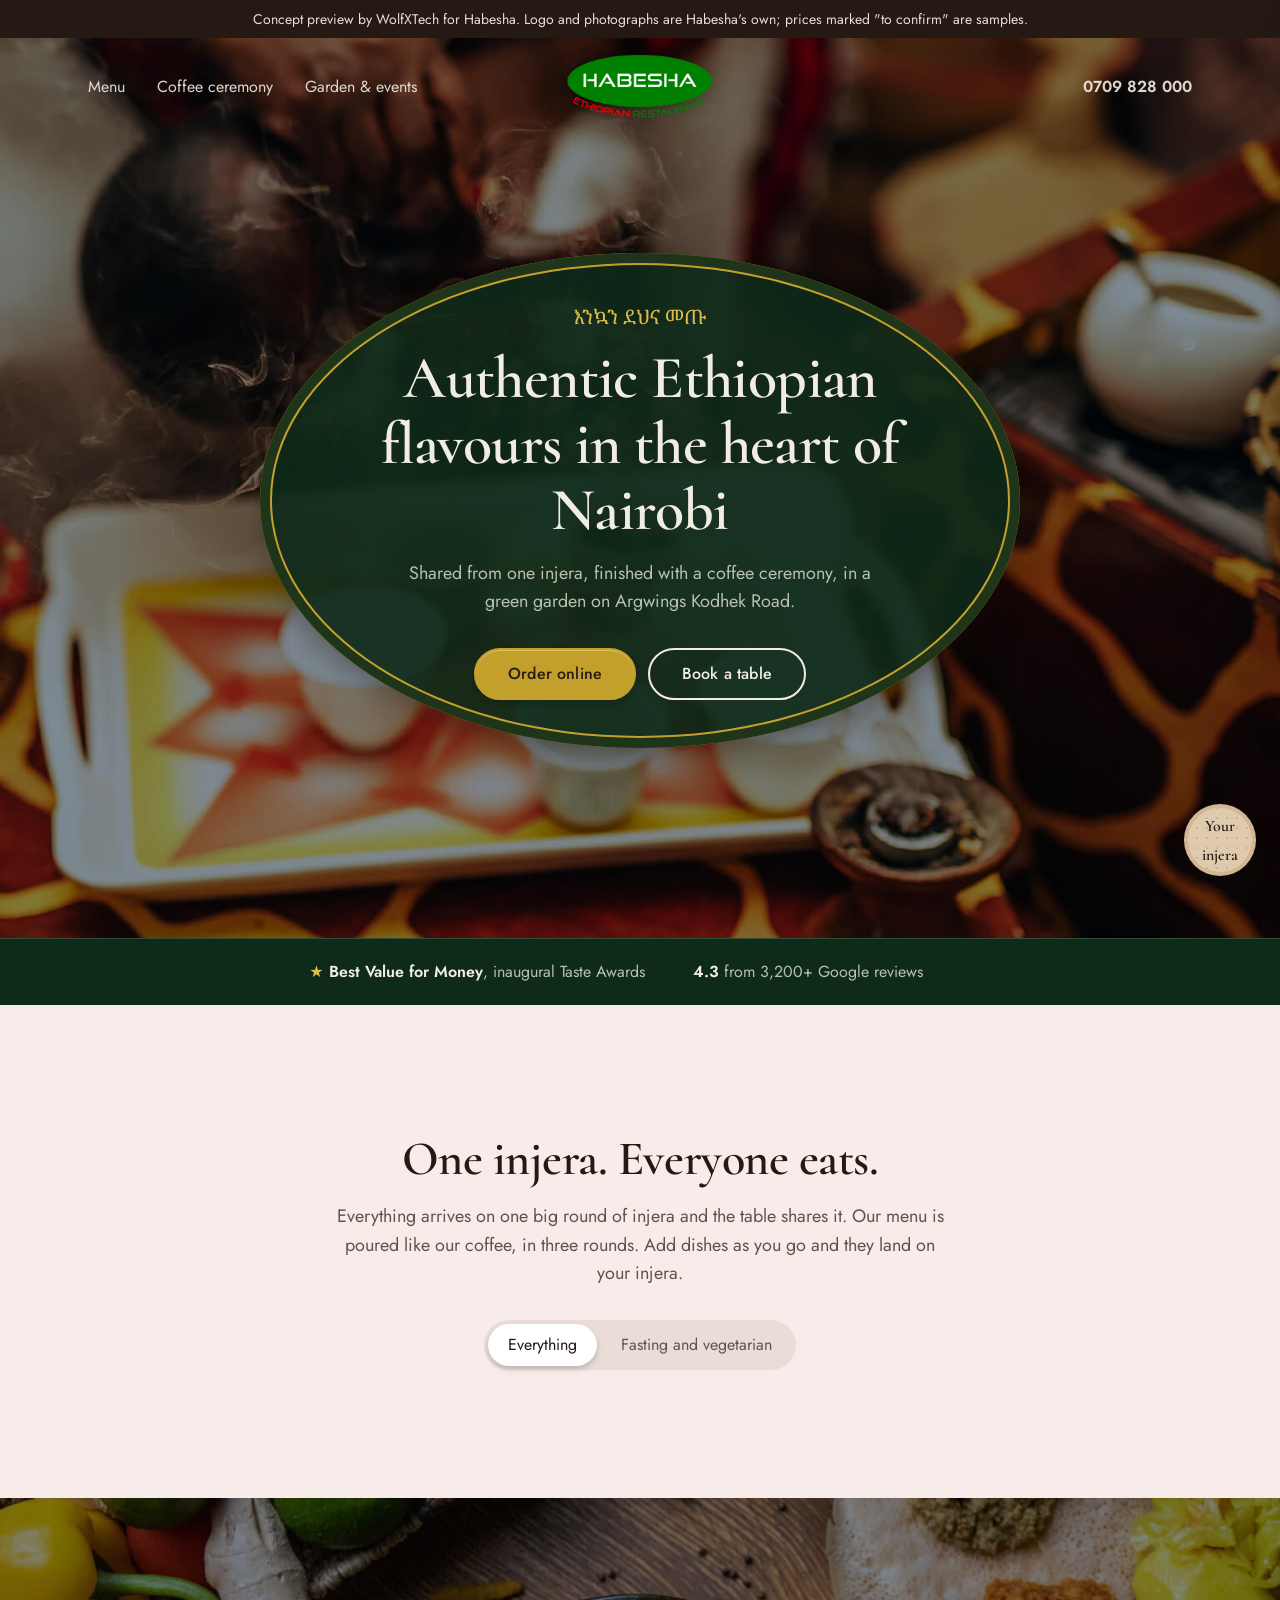
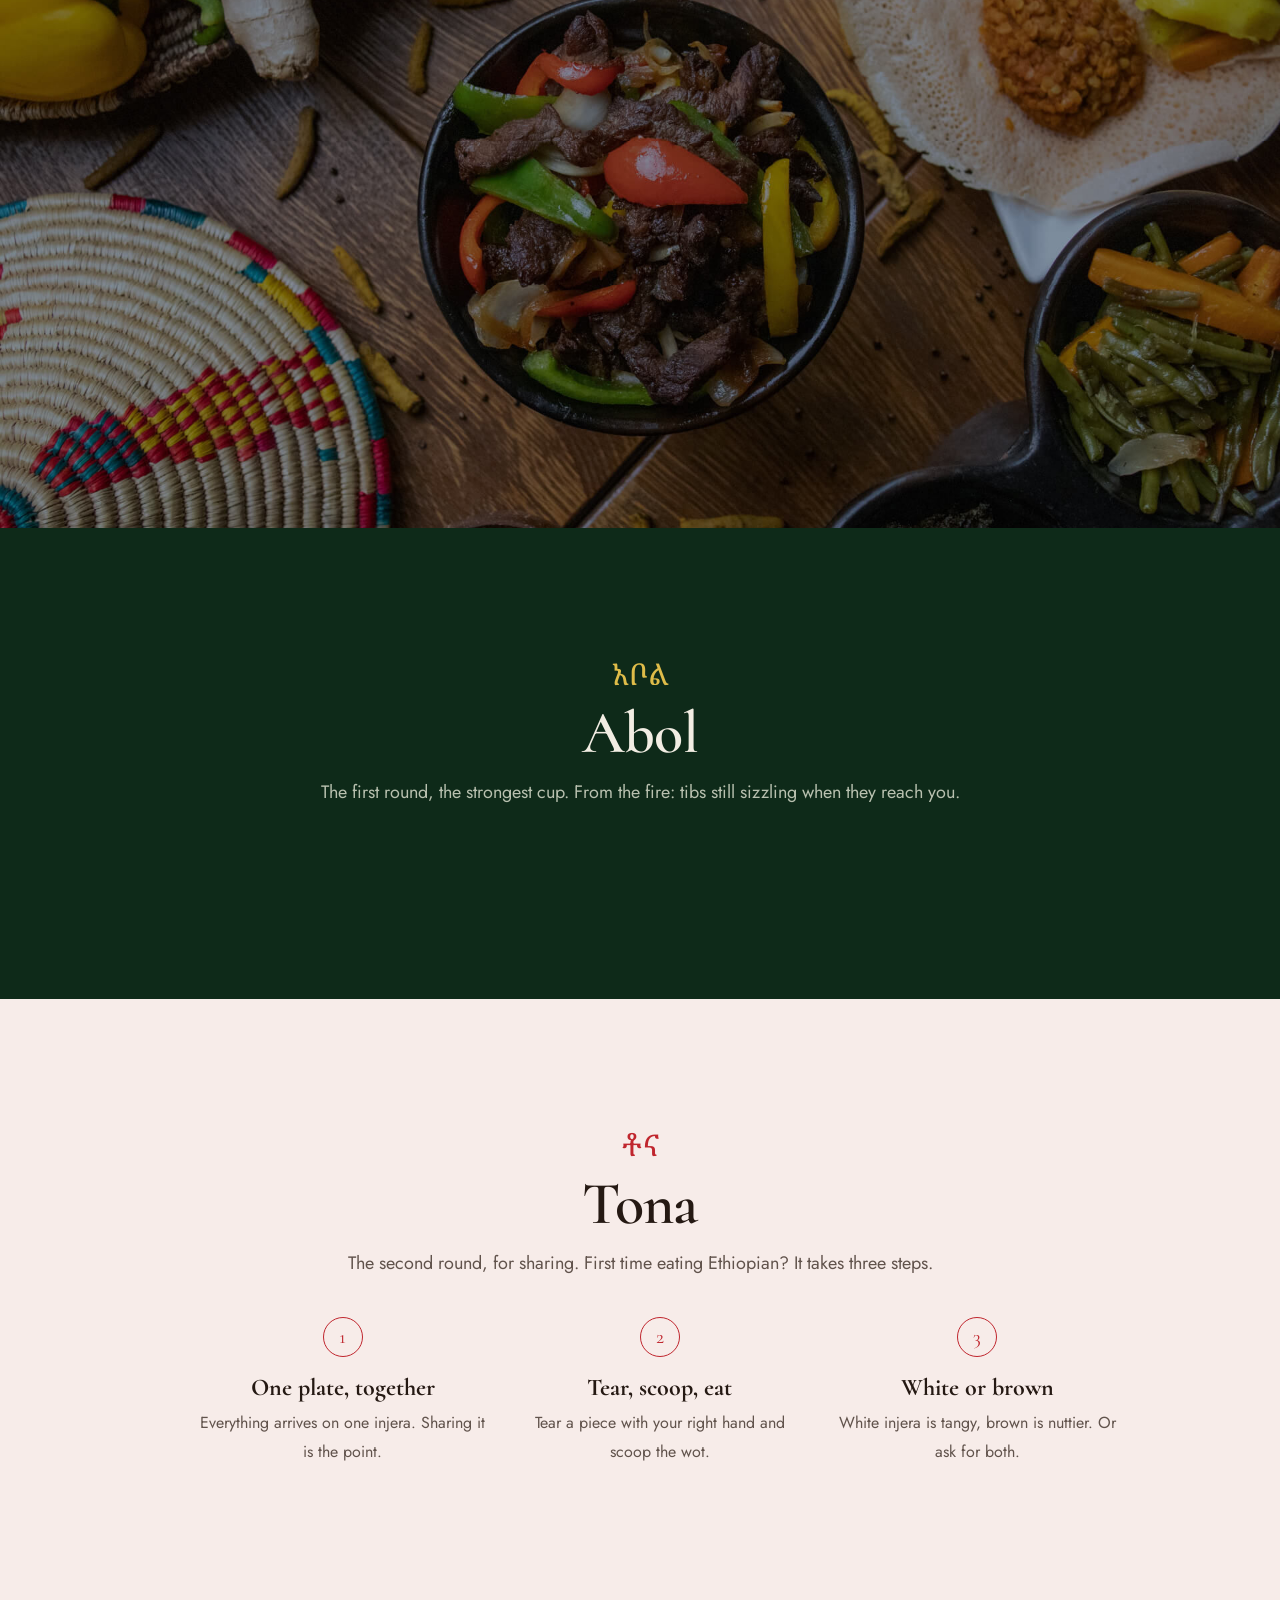
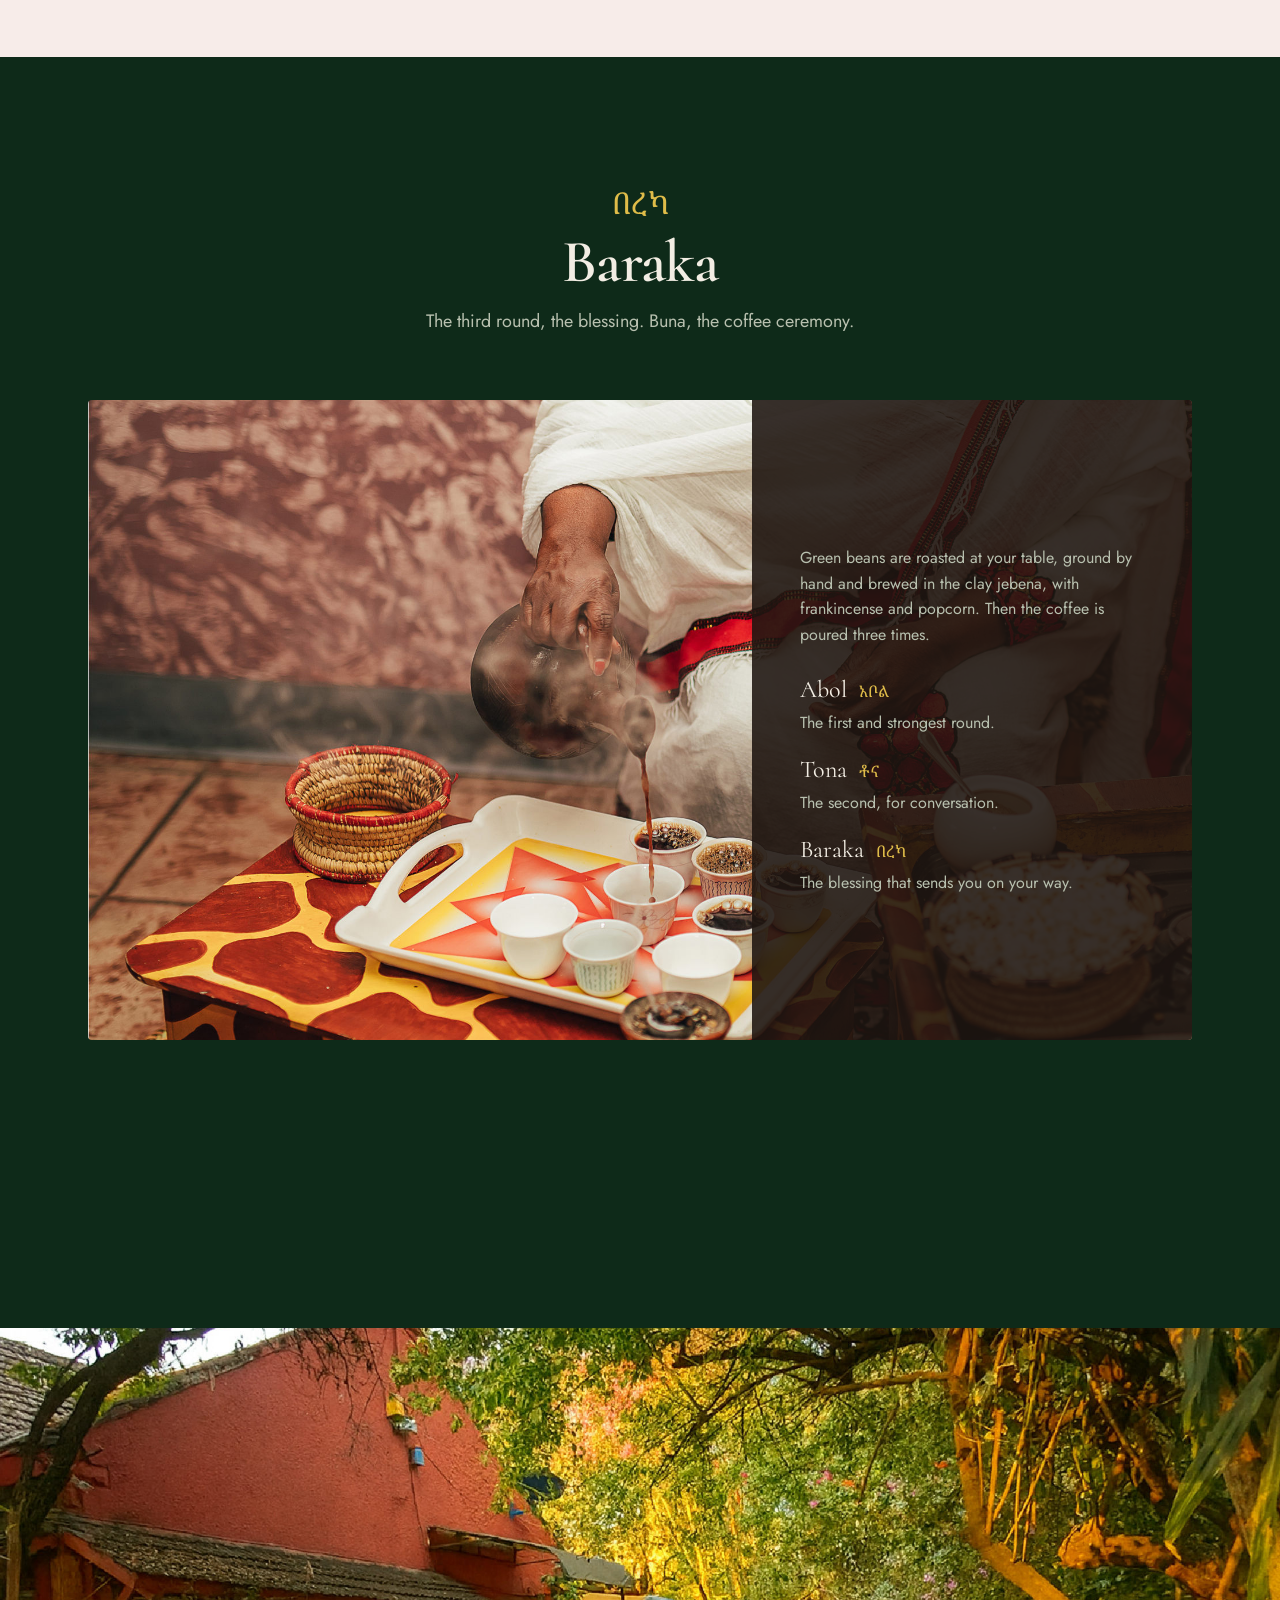
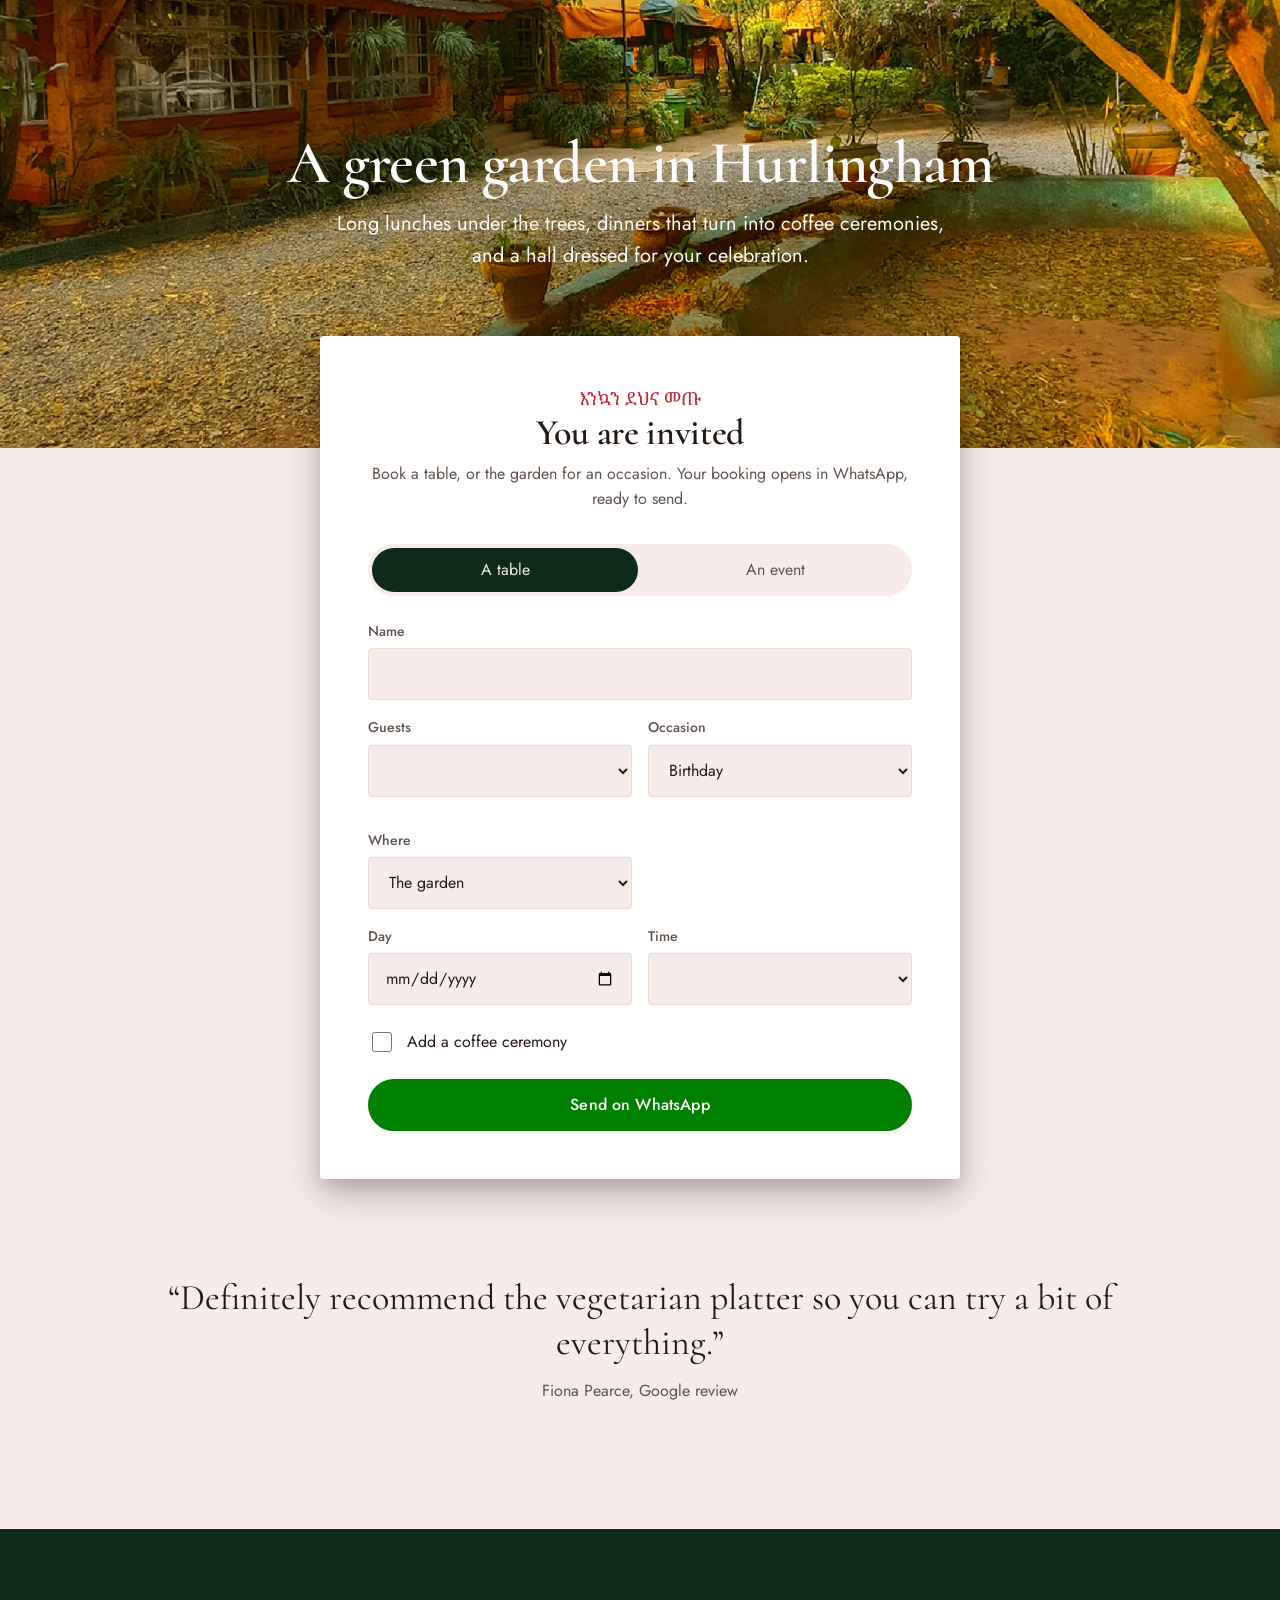
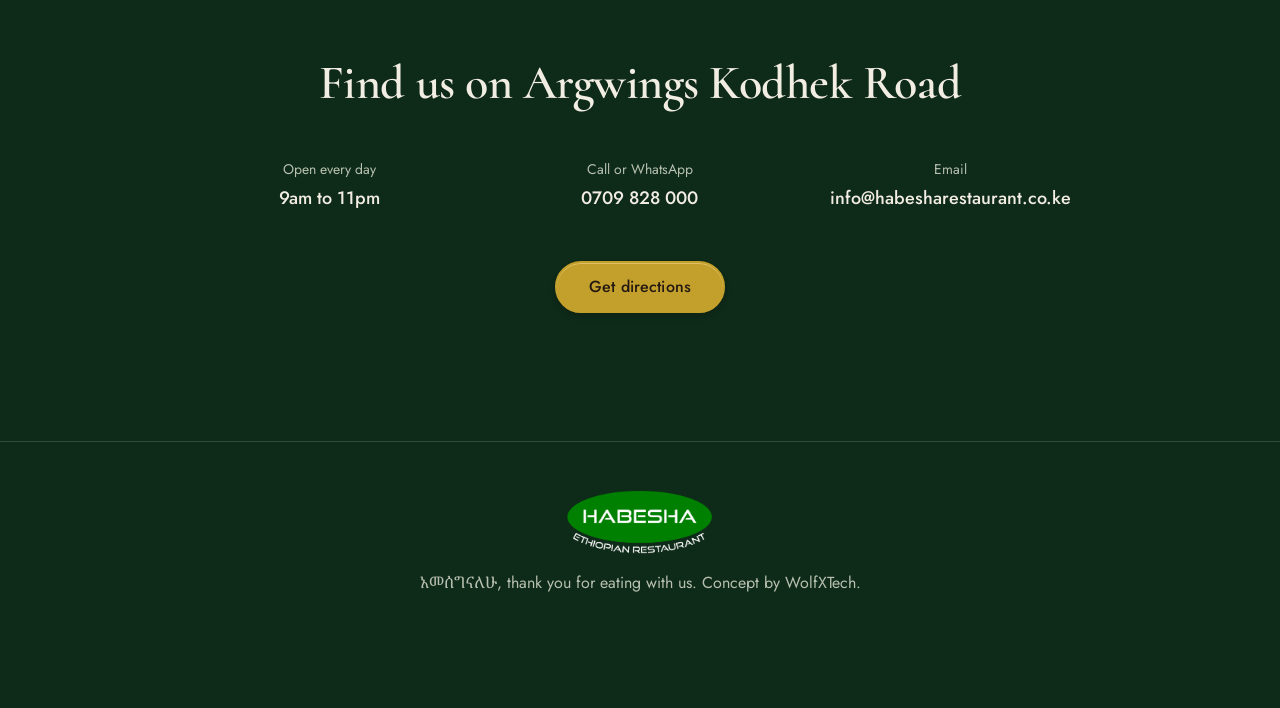
==== commit 001647ef: "WolfXTech concept demo: habesha-ethiopian (2026-09-28)" ====
--- a/index.html
+++ b/index.html
@@ -6,12 +6,13 @@
 <meta name="viewport" content="width=device-width, initial-scale=1">
 <title>Habesha Ethiopian Restaurant | Authentic Ethiopian Food &amp; Coffee Ceremony, Hurlingham, Nairobi</title>
 <meta name="description" content="Authentic Ethiopian flavours in the heart of Nairobi. Shekla tibs, doro wot and sharing platters on injera, a traditional coffee ceremony and a green garden on Argwings Kodhek Road, Hurlingham. Voted Best Value for Money at the inaugural Taste Awards. Order online with M-Pesa or book a table.">
-<meta name="theme-color" content="#008000">
+<meta name="theme-color" content="#0e2a1b">
 <link rel="icon" href="img/logo.png">
 <link rel="preconnect" href="https://fonts.googleapis.com">
 <link rel="preconnect" href="https://fonts.gstatic.com" crossorigin>
-<link href="https://fonts.googleapis.com/css2?family=Karla:wght@400;700&family=Marcellus&family=Noto+Serif+Ethiopic:wght@500&display=swap" rel="stylesheet">
-<link rel="stylesheet" href="habesha.css">
+<link href="https://fonts.googleapis.com/css2?family=Cormorant:wght@600&family=Jost:wght@400;500;600&family=Noto+Serif+Ethiopic:wght@500&display=swap" rel="stylesheet">
+<link rel="preload" as="image" href="img/xl-coffee.jpg">
+<link rel="stylesheet" href="habesha.css?v=4">
 <script type="application/ld+json">
 {"@context":"https://schema.org","@type":"Restaurant","name":"Habesha Ethiopian Restaurant","servesCuisine":"Ethiopian","telephone":"+254709828000","email":"info@habesharestaurant.co.ke",
  "address":{"@type":"PostalAddress","streetAddress":"Argwings Kodhek Road, Hurlingham","addressLocality":"Nairobi","addressCountry":"KE"},
@@ -19,110 +20,86 @@
 </script>
 </head>
 <body>
-<div class="concept">Concept preview by WolfXTech for Habesha. Logo, photos and six of the prices are Habesha's own; the rest are marked to confirm.</div>
-<div class="tricolour" aria-hidden="true"></div>
+<div class="concept">Concept preview by WolfXTech for Habesha. Logo and photographs are Habesha's own; prices marked "to confirm" are samples.</div>
 
 <header class="top"><div class="wrap">
   <nav class="left" aria-label="Sections"><a href="#menu">Menu</a><a href="#baraka">Coffee ceremony</a><a href="#garden">Garden &amp; events</a></nav>
   <a class="logo" href="#top"><img src="img/logo.png" alt="Habesha Ethiopian Restaurant" width="1558" height="673"></a>
-  <nav class="right" aria-label="Contact"><a href="#visit">Visit</a><a class="phone" href="tel:+254709828000">0709 828 000</a><a class="btn btn-green btn-sm" href="#menu">Order</a></nav>
+  <nav class="right" aria-label="Contact"><a class="phone" href="tel:+254709828000">0709 828 000</a></nav>
 </div></header>
 
 <main id="top">
   <section class="hero">
-    <div class="wrap">
+    <div class="oval">
       <span class="eth" lang="am">እንኳን ደህና መጡ</span>
       <h1>Authentic Ethiopian flavours in the heart of Nairobi</h1>
-      <p class="lede">Everything arrives on one injera and everyone eats from it. Tibs from the clay pot, wots and greens, then a full coffee ceremony in our garden on Argwings Kodhek Road.</p>
-      <div class="ctas"><a class="btn btn-green" href="#menu">Build your injera</a><a class="btn" href="#garden">Book a table</a></div>
-      <p class="credit">Rated <b>4.3</b> by more than 3,200 guests on Google. <span class="status" id="status"></span></p>
-      <div class="table">
-        <div class="injera"><img src="img/mixed-dish.jpg" alt="A variety of wots served together on one injera" width="960" height="640"></div>
-        <div class="plate"><img src="img/shekla-tibs.jpg" alt="Shekla tibs" width="960" height="640"></div>
-        <div class="plate"><img src="img/doro-wot.jpg" alt="Doro wot" width="960" height="640"></div>
-        <div class="plate"><img src="img/shiro-tegamino.jpg" alt="Shiro tegamino" width="960" height="640"></div>
-        <div class="plate"><img src="img/buna.jpg" alt="Buna, Ethiopian coffee" width="960" height="640"></div>
-        <span class="award"><span aria-hidden="true">★</span> Best Value for Money, inaugural Taste Awards</span>
+      <p>Shared from one injera, finished with a coffee ceremony, in a green garden on Argwings Kodhek Road.</p>
+      <div class="ctas"><a class="btn btn-brass" href="#menu">Order online</a><a class="btn btn-ghost" href="#garden">Book a table</a></div>
+    </div>
+  </section>
+  <div class="facts"><div class="wrap">
+    <span><span class="star" aria-hidden="true">★</span> <b>Best Value for Money</b>, inaugural Taste Awards</span>
+    <span><b>4.3</b> from 3,200+ Google reviews</span>
+    <span id="status"></span>
+  </div></div>
+
+  <section class="screen" id="menu">
+    <div class="wrap intro">
+      <h2>One injera. Everyone eats.</h2>
+      <p>Everything arrives on one big round of injera and the table shares it. Our menu is poured like our coffee, in three rounds. Add dishes as you go and they land on your injera.</p>
+      <div class="filters" role="group" aria-label="Filter the menu"><button type="button" data-diet="" aria-pressed="true">Everything</button><button type="button" data-diet="v" aria-pressed="false">Fasting and vegetarian</button></div>
+    </div>
+  </section>
+  <div class="band" role="img" aria-label="Tibs, wots and greens on the table beside a woven mesob" style="background-image:url(img/xl-platter.jpg)"></div>
+
+  <section class="round dark" id="abol">
+    <div class="wrap">
+      <div class="round-head"><span class="eth" lang="am">አቦል</span><h2>Abol</h2><p>The first round, the strongest cup. From the fire: tibs still sizzling when they reach you.</p></div>
+      <div class="tiles" data-cat="fire"></div>
+    </div>
+  </section>
+
+  <section class="round" id="tona">
+    <div class="wrap">
+      <div class="round-head"><span class="eth" lang="am">ቶና</span><h2>Tona</h2><p>The second round, for sharing. First time eating Ethiopian? It takes three steps.</p></div>
+      <ol class="how">
+        <li><span class="n">1</span><b>One plate, together</b><span>Everything arrives on one injera. Sharing it is the point.</span></li>
+        <li><span class="n">2</span><b>Tear, scoop, eat</b><span>Tear a piece with your right hand and scoop the wot.</span></li>
+        <li><span class="n">3</span><b>White or brown</b><span>White injera is tangy, brown is nuttier. Or ask for both.</span></li>
+      </ol>
+      <div class="tiles" data-cat="share"></div>
+    </div>
+  </section>
+
+  <section class="round dark" id="baraka">
+    <div class="wrap">
+      <div class="round-head"><span class="eth" lang="am">በረካ</span><h2>Baraka</h2><p>The third round, the blessing. Buna, the coffee ceremony.</p></div>
+      <div class="ceremony">
+        <img class="pour" src="img/xl-pour.jpg" alt="Coffee poured from the jebena at Habesha" loading="lazy" width="1920" height="1280">
+        <div class="panel">
+          <p>Green beans are roasted at your table, ground by hand and brewed in the clay jebena, with frankincense and popcorn. Then the coffee is poured three times.</p>
+          <dl>
+            <div><dt>Abol<span class="eth" lang="am">አቦል</span></dt><dd>The first and strongest round.</dd></div>
+            <div><dt>Tona<span class="eth" lang="am">ቶና</span></dt><dd>The second, for conversation.</dd></div>
+            <div><dt>Baraka<span class="eth" lang="am">በረካ</span></dt><dd>The blessing that sends you on your way.</dd></div>
+          </dl>
+        </div>
       </div>
-    </div>
-  </section>
-
-  <section id="menu" style="padding-top:64px">
-    <div class="wrap">
-      <div class="menu-head">
-        <h2>Served in three rounds, like our coffee</h2>
-        <p>Abol, tona and baraka. Tap <b>+</b> and the dish lands on your injera.</p>
-        <div class="filters" role="group" aria-label="Filter"><button type="button" data-diet="" aria-pressed="true">Everything</button><button type="button" data-diet="v" aria-pressed="false">Fasting / vegetarian</button></div>
-      </div>
-
-      <div class="eat">
-        <div>
-          <div class="round" id="abol">
-            <div class="round-head"><span class="cup" aria-hidden="true"><svg viewBox="0 0 96 120"></svg></span>
-              <div><span class="kicker"><span class="eth" lang="am">አቦል</span>Abol, the first round</span><h2>From the fire</h2><p>The strongest cup, and our strongest plates: tibs still sizzling when they reach you.</p></div></div>
-            <div data-cat="fire"></div>
-          </div>
-
-          <div class="round" id="tona">
-            <div class="round-head"><span class="cup" aria-hidden="true"><svg viewBox="0 0 96 120"></svg></span>
-              <div><span class="kicker"><span class="eth" lang="am">ቶና</span>Tona, the second round</span><h2>Share it, the Habesha way</h2><p>First time eating Ethiopian? Here's the short version.</p></div></div>
-            <div class="guide">
-              <div class="pics"><img src="img/eating.jpg" alt="Hands tearing injera to scoop wot" loading="lazy" width="960" height="640"><img src="img/injera.jpg" alt="Rolls of injera in a basket" loading="lazy" width="960" height="640"></div>
-              <ol>
-                <li><span><b>One plate, together</b><span>Everything arrives on one big injera. Sharing it is the point.</span></span></li>
-                <li><span><b>Tear, scoop, eat</b><span>Tear a piece with your right hand and scoop the wot. No cutlery needed.</span></span></li>
-                <li><span><b>White or brown injera?</b><span>White is tangy and soft, brown is nuttier. Ask for half and half.</span></span></li>
-              </ol>
-            </div>
-            <div data-cat="share"></div>
-          </div>
-
-          <div class="round" id="baraka">
-            <div class="round-head"><span class="cup" aria-hidden="true"><svg viewBox="0 0 96 120"></svg></span>
-              <div><span class="kicker"><span class="eth" lang="am">በረካ</span>Baraka, the third round</span><h2>Buna, the coffee ceremony</h2><p>The last cup, the blessing that sends you on your way.</p></div></div>
-            <div class="ceremony">
-              <img src="img/pour.jpg" alt="Coffee poured from the jebena at Habesha" loading="lazy" width="960" height="640">
-              <div class="tx">
-                Green beans are roasted at your table, ground by hand and brewed in the clay jebena, with frankincense and popcorn. Then the coffee is poured three times.
-                <dl>
-                  <div><dt>Abol<span class="eth" lang="am">አቦል</span></dt><dd>The first and strongest round.</dd></div>
-                  <div><dt>Tona<span class="eth" lang="am">ቶና</span></dt><dd>The second, for conversation.</dd></div>
-                  <div><dt>Baraka<span class="eth" lang="am">በረካ</span></dt><dd>The blessing.</dd></div>
-                </dl>
-              </div>
-            </div>
-            <div data-cat="coffee"></div>
-          </div>
-        </div>
-
-        <aside class="yours" id="yours" aria-label="Your injera">
-          <h3>Your injera</h3>
-          <p class="sub">Ready to share when you are.</p>
-          <div class="round-injera" id="plate"><span class="count" id="count">Tap + on a dish and it lands here</span></div>
-          <ul id="yourList"></ul>
-          <div class="total" id="yourTotal" hidden><span>Total</span><span id="yourSum"></span></div>
-          <a class="btn btn-green" href="order.html" id="yourGo" hidden>Order this injera</a>
-          <button class="btn" type="button" id="closeYours">Keep choosing</button>
-        </aside>
-      </div>
+      <div class="tiles" data-cat="coffee"></div>
+      <div class="extras" id="extras"></div>
     </div>
   </section>
 
   <section class="garden" id="garden">
-    <div class="wrap">
-      <div class="head">
-        <span class="kicker"><span class="eth" lang="am">እንኳን ደህና መጡ</span>Garden and events</span>
-        <h2>A green garden in Hurlingham</h2>
-        <p>Long lunches under the trees, dinners that turn into coffee ceremonies, and a hall dressed for your celebration.</p>
-      </div>
-      <div class="strip">
-        <img src="img/garden.jpg" alt="Habesha's garden compound" loading="lazy" width="960" height="640">
-        <img src="img/diners.jpg" alt="Guests at lunch in the garden" loading="lazy" width="960" height="640">
-        <img src="img/hall.jpg" alt="Habesha's hall dressed for an event" loading="lazy" width="960" height="640">
-      </div>
+    <div class="photo" role="img" aria-label="Habesha's garden in Hurlingham"><div class="wrap">
+      <h2>A green garden in Hurlingham</h2>
+      <p>Long lunches under the trees, dinners that turn into coffee ceremonies, and a hall dressed for your celebration.</p>
+    </div></div>
+    <div class="wrap">
       <form class="invite" id="bookf" novalidate>
+        <span class="eth" lang="am">እንኳን ደህና መጡ</span>
         <h3>You are invited</h3>
-        <p class="sub">Book a table, or the garden for your occasion. Your booking opens in WhatsApp, ready to send.</p>
+        <p class="sub">Book a table, or the garden for an occasion. Your booking opens in WhatsApp, ready to send.</p>
         <div class="seg" role="group" aria-label="What are you booking?"><button type="button" data-kind="table" aria-pressed="true">A table</button><button type="button" data-kind="event" aria-pressed="false">An event</button></div>
         <label class="field">Name<input name="name" autocomplete="name"></label>
         <div class="row2">
@@ -138,84 +115,87 @@
         <p class="err" id="berr" hidden></p>
         <button class="btn btn-green" type="submit" style="width:100%">Send on WhatsApp</button>
       </form>
-      <blockquote class="quote">Definitely recommend the vegetarian platter so you can try a bit of everything.<cite>Fiona Pearce, Google review</cite></blockquote>
-    </div>
-  </section>
-
-  <section id="visit">
-    <div class="wrap visit">
-      <img src="img/menu-book.jpg" alt="The leather-bound Habesha menu" loading="lazy" width="960" height="640">
-      <div>
-        <span class="kicker">Visit us</span>
-        <h2>Argwings Kodhek Road, Hurlingham</h2>
-        <dl>
-          <div><dt>Open</dt><dd>Every day, 9am to 11pm</dd></div>
-          <div><dt>Call</dt><dd><a href="tel:+254709828000">0709 828 000</a> or <a href="tel:+254733730469">0733 730 469</a></dd></div>
-          <div><dt>Email</dt><dd><a href="mailto:info@habesharestaurant.co.ke">info@habesharestaurant.co.ke</a></dd></div>
-        </dl>
-        <a class="btn btn-green" target="_blank" rel="noopener" href="https://www.google.com/maps/search/?api=1&amp;query=Habesha+Ethiopian+Restaurant+Argwings+Kodhek+Nairobi">Get directions</a>
+      <blockquote class="quote">“Definitely recommend the vegetarian platter so you can try a bit of everything.”<cite>Fiona Pearce, Google review</cite></blockquote>
+    </div>
+  </section>
+
+  <section class="screen visit" id="visit">
+    <div class="wrap">
+      <h2>Find us on Argwings Kodhek Road</h2>
+      <div class="cols">
+        <div><span>Open every day</span><b>9am to 11pm</b></div>
+        <div><span>Call or WhatsApp</span><a href="tel:+254709828000">0709 828 000</a></div>
+        <div><span>Email</span><a href="mailto:info@habesharestaurant.co.ke">info@habesharestaurant.co.ke</a></div>
       </div>
+      <a class="btn btn-brass" target="_blank" rel="noopener" href="https://www.google.com/maps/search/?api=1&amp;query=Habesha+Ethiopian+Restaurant+Argwings+Kodhek+Nairobi">Get directions</a>
     </div>
   </section>
 </main>
 
 <footer><img src="img/logo-negative.png" alt="Habesha" width="1558" height="673"><span class="eth" lang="am">አመሰግናለሁ</span>, thank you for eating with us. Concept by WolfXTech.</footer>
-<button class="injera-btn" id="injeraBtn" type="button" aria-label="Open your injera"><span>your<br>injera</span><b id="injeraCount">0</b></button>
-
-<template id="cupsvg"><g class="steam" fill="none" stroke="hsl(26 14% 52%)" stroke-width="3" stroke-linecap="round"><path d="M36 50 C28 38 44 30 36 16"/><path d="M50 50 C42 36 58 28 50 10"/><path d="M64 50 C56 38 72 30 64 18"/></g><path d="M22 60 H74 C74 88 64 100 48 100 C32 100 22 88 22 60 Z" fill="hsl(24 40% 12%)"/><ellipse cx="48" cy="60" rx="26" ry="5" fill="hsl(24 30% 26%)"/></template>
+
+<button class="injera-btn" id="injeraBtn" type="button" aria-label="Open your injera" aria-controls="yours"><span>Your<br>injera</span><b id="injeraCount" hidden>0</b></button>
+<div class="scrim" id="scrim"></div>
+<aside class="yours" id="yours" aria-label="Your injera">
+  <h3>Your injera</h3>
+  <p class="sub">Ready to share when you are.</p>
+  <div class="round-injera" id="plate"><span class="count" id="count">Add a dish and it lands here.</span></div>
+  <ul id="yourList"></ul>
+  <div class="total" id="yourTotal" hidden><span>Total</span><span id="yourSum"></span></div>
+  <a class="btn btn-green" href="order.html" id="yourGo" hidden>Order this injera</a>
+  <button class="btn close" type="button" id="closeYours">Keep choosing</button>
+</aside>
 
 <script src="kit.js"></script>
 <script>
-  const now = Kit.nairobiNow(), h = now.getHours(), open = h >= 9 && h < 23, st = document.getElementById('status');
-  st.innerHTML = open ? '<b>Open now</b> until 11pm.' : '<b>Closed now</b>, opens at 9am.';
-  st.classList.toggle('shut', !open);
+  const now = Kit.nairobiNow(), h = now.getHours(), open = h >= 9 && h < 23;
+  document.getElementById('status').innerHTML = open ? '<b>Open now</b> until 11pm' : '<b>Opens at 9am</b> every day';
 
   const b = Kit.basket('habesha-mesob'); let data, diet = '';
-  const dish = it => {
-    const tbc = /confirm/i.test(it.tag || ''), note = it.tag && !tbc ? `<span class="note">${Kit.esc(it.tag)}</span>` : '';
-    return `<div class="dish"><div class="ph">${it.img ? `<img src="img/${it.img}.jpg" alt="" loading="lazy" width="960" height="640">` : ''}</div>
-      <div><h3>${Kit.esc(it.name)}${it.diet === 'v' ? '<span class="fast">Fasting</span>' : ''}${note}</h3><p>${Kit.esc(it.desc || '')}</p></div>
-      <div class="pr"><span class="price">KES ${Kit.fmt(it.price)}</span>${tbc ? '<span class="tbc">price to confirm</span>' : ''}</div>
-      <button class="scoop" type="button" data-add="${it.id}" aria-label="Add ${Kit.esc(it.name)} to your injera">+</button></div>`;
+  const tile = it => {
+    const tbc = /confirm/i.test(it.tag || '');
+    return `<article class="tile"><img src="img/${it.img}.jpg" alt="${Kit.esc(it.name)}" loading="lazy" width="960" height="640">
+      <div class="row"><h3>${Kit.esc(it.name)}</h3><span class="price">KES ${Kit.fmt(it.price)}</span></div>
+      <p>${Kit.esc(it.desc || '')}</p>
+      <div class="meta"><small>${it.diet === 'v' ? '<span class="fast">Fasting</span> ' : ''}${tbc ? 'Price to confirm' : (it.tag ? Kit.esc(it.tag) : '')}</small><button class="add" type="button" data-add="${it.id}">Add to injera</button></div></article>`;
   };
+  const extra = it => `<div class="extra"><h3>${Kit.esc(it.name)}<small>${Kit.esc(it.desc || '')}${/confirm/i.test(it.tag || '') ? ', price to confirm' : ''}</small></h3><span class="price">KES ${Kit.fmt(it.price)}</span><button class="add" type="button" data-add="${it.id}">Add</button></div>`;
   function render() {
     data.categories.forEach(c => {
       const list = c.items.filter(it => !diet || it.diet === diet);
-      document.querySelector(`[data-cat="${c.key}"]`).innerHTML = list.map(dish).join('') || '<p style="color:var(--g-600)">Nothing in this round with that filter.</p>';
+      const big = list.filter(it => !it.id.startsWith('injera-')), small = list.filter(it => it.id.startsWith('injera-'));
+      document.querySelector(`[data-cat="${c.key}"]`).innerHTML = big.map(tile).join('') || '<p>Nothing in this round with that filter.</p>';
+      if (c.key === 'coffee') document.getElementById('extras').innerHTML = small.map(extra).join('');
     });
   }
 
   // your injera: each dish you add lands as a scoop, in rings around the middle
-  function yours() {
+  function yours(bump) {
     const t = Kit.totals(b, data.items), el = document.getElementById('plate');
     el.querySelectorAll('.bit').forEach(x => x.remove());
-    const bits = t.lines.flatMap(l => Array(Math.min(l.qty, 3)).fill(l)).slice(0, 12);
-    const outer = Math.min(bits.length, 6);
+    const bits = t.lines.flatMap(l => Array(Math.min(l.qty, 3)).fill(l)).slice(0, 12), outer = Math.min(bits.length, 6);
     bits.forEach((l, i) => {
-      const inner = i >= 6, ring = inner ? 16 : 32, n = inner ? bits.length - 6 : outer, k = inner ? i - 6 : i;
-      const a = (k / n) * Math.PI * 2 - Math.PI / 2;
+      const inner = i >= 6, ring = inner ? 16 : 32, n = inner ? bits.length - 6 : outer, k = inner ? i - 6 : i, a = (k / n) * Math.PI * 2 - Math.PI / 2;
       el.insertAdjacentHTML('beforeend', `<span class="bit" style="left:${50 + ring * Math.cos(a)}%;top:${50 + ring * Math.sin(a)}%">${l.img ? `<img src="img/${l.img}.jpg" alt="">` : ''}</span>`);
     });
     document.getElementById('count').hidden = t.count > 0;
     document.getElementById('yourList').innerHTML = t.lines.map(l => `<li><span>${l.qty} × ${Kit.esc(l.name)}</span><span>${Kit.fmt(l.line)}</span></li>`).join('');
     document.getElementById('yourSum').textContent = `KES ${Kit.fmt(t.total)}`;
     document.getElementById('yourTotal').hidden = document.getElementById('yourGo').hidden = !t.count;
-    document.getElementById('injeraCount').textContent = t.count;
+    const c = document.getElementById('injeraCount'); c.textContent = t.count; c.hidden = !t.count;
+    if (bump) { const btn = document.getElementById('injeraBtn'); btn.classList.remove('bump'); void btn.offsetWidth; btn.classList.add('bump'); }
   }
-  const panel = document.getElementById('yours');
-  document.getElementById('injeraBtn').onclick = () => panel.classList.add('open');
-  document.getElementById('closeYours').onclick = () => panel.classList.remove('open');
+  const panel = document.getElementById('yours'), scrim = document.getElementById('scrim');
+  const openPanel = on => { panel.classList.toggle('open', on); scrim.classList.toggle('open', on); };
+  document.getElementById('injeraBtn').onclick = () => openPanel(true);
+  document.getElementById('closeYours').onclick = scrim.onclick = () => openPanel(false);
+  addEventListener('keydown', e => { if (e.key === 'Escape') openPanel(false); });
 
   document.addEventListener('click', e => {
-    const a = e.target.closest('[data-add]'); if (a) { b.add(a.dataset.add); yours(); a.classList.add('did'); a.textContent = '✓'; setTimeout(() => { a.classList.remove('did'); a.textContent = '+'; }, 900); }
+    const a = e.target.closest('[data-add]'); if (a) { b.add(a.dataset.add); yours(true); const was = a.textContent; a.classList.add('did'); a.textContent = 'Added'; setTimeout(() => { a.classList.remove('did'); a.textContent = was; }, 1000); }
     const d = e.target.closest('[data-diet]'); if (d) { diet = d.dataset.diet; document.querySelectorAll('[data-diet]').forEach(x => x.setAttribute('aria-pressed', x === d)); render(); }
     const k = e.target.closest('[data-kind]'); if (k) { kind = k.dataset.kind; document.querySelectorAll('[data-kind]').forEach(x => x.setAttribute('aria-pressed', x === k)); guests(); }
   });
-
-  // steam rises from each round's cup the first time you reach it, then stays
-  document.querySelectorAll('.cup svg').forEach(s => s.innerHTML = document.getElementById('cupsvg').innerHTML);
-  const io = 'IntersectionObserver' in window ? new IntersectionObserver(es => es.forEach(e => { if (e.isIntersecting) { e.target.classList.add('in'); io.unobserve(e.target); } }), { threshold: .15 }) : null;
-  document.querySelectorAll('.round').forEach(r => io ? io.observe(r) : r.classList.add('in'));
 
   // booking: a table or an event, typed out for WhatsApp
   let kind = 'table';
--- a/habesha.css
+++ b/habesha.css
@@ -1,241 +1,225 @@
-/* Habesha Ethiopian Restaurant: "The shared injera", on their own brand.
-   Food arrives on one round injera and everyone eats from it, so the page is round:
-   the hero is an injera with dishes around it, dishes sit as round plates, and your order
-   builds up as scoops on your own injera. The three coffee rounds order the menu.
-
-   Systems (refactoring-ui), use nothing off these:
-   type     14 16 18 20 24 30 36 48 px  · weights 400 / 700 (Karla), 400 (Marcellus)
-   spacing  4 8 12 16 24 32 48 64 96 px
-   radius   6px for controls, 50% for plates (the one shape language: round)
-   shadows  sm 0 1px 3px · md 0 4px 6px · lg 0 10px 24px · xl 0 15px 35px (two-part, warm)
-   fonts    Marcellus (headings) + Karla (everything else) + Noto Serif Ethiopic (accents only) */
+/* Habesha Ethiopian Restaurant, v4: "The evening ceremony".
+   Archetype: ceremony / slow scroll (one idea per screen, centred, photography carries it).
+   The one bold move: the hero headline sits in a big green oval, the shape of their own logo,
+   over their own coffee-ceremony photograph. Everything else is quiet.
+
+   Palette, from their site and logo: forest night #0E2A1B (their site's dark-green section, lifted),
+   rose linen #F6EEEB (their light section), coffee ink #221712, logo green #008000,
+   brass #C9A227 (the ceremony), berbere red #C0262D (Amharic accents only).
+
+   Systems (refactoring-ui):
+   type     14 16 18 20 24 30 36 48 60 px · Cormorant 600 display, Jost 400/500/600 text
+   spacing  4 8 12 16 24 32 48 64 96 128 px
+   radius   4px photos, 999px buttons, 50% the oval and the injera (round is the brand shape)
+   shadows  md 0 4px 6px · lg 0 10px 24px · xl 0 15px 35px, two-part */
 :root {
-  /* brand, from their 2025 logo */
-  --green-500: hsl(120 100% 25%);      /* logo green; white text 5.1:1 */
-  --green-600: hsl(122 100% 21%);
-  --green-900: hsl(135 55% 14%);
-  --green-100: hsl(110 45% 92%);
-  --green-700-text: hsl(122 80% 22%);  /* green text on light: 7.4:1 */
-  --red-500: hsl(355 80% 44%);         /* white text 5.6:1; red text on injera 5.2:1 */
-  --gold-400: hsl(46 95% 54%);
-  /* warm greys (tinted toward the injera), 8 steps */
-  --g-50: hsl(38 45% 96%);             /* page */
-  --g-100: hsl(38 40% 93%);
-  --g-200: hsl(36 32% 87%);            /* hairlines */
-  --g-300: hsl(34 28% 78%);
-  --g-500: hsl(28 14% 52%);
-  --g-600: hsl(26 14% 38%);            /* secondary text: 6.6:1 on page */
-  --g-800: hsl(24 30% 20%);
-  --g-900: hsl(24 40% 12%);            /* primary text */
-  --display: 'Marcellus', Georgia, serif;
-  --text: 'Karla', system-ui, sans-serif;
+  --forest: hsl(144 50% 11%);          /* #0E2A1B */
+  --forest-2: hsl(144 40% 15%);
+  --forest-line: hsl(144 25% 24%);
+  --linen: hsl(15 45% 94%);            /* #F6EEEB */
+  --linen-2: hsl(15 30% 88%);
+  --ink: hsl(20 32% 11%);              /* #221712 */
+  --ink-2: hsl(20 12% 34%);            /* secondary on linen 7.3:1 */
+  --on-forest: hsl(40 35% 92%);        /* text on forest 13:1 */
+  --on-forest-2: hsl(90 12% 72%);      /* secondary on forest 7.9:1 */
+  --green: hsl(120 100% 25%);          /* logo green */
+  --brass: hsl(46 63% 47%);            /* #C9A227: ink on brass 7.6:1 */
+  --brass-2: hsl(46 70% 58%);
+  --red: hsl(357 67% 45%);
+  --display: 'Cormorant', Georgia, serif;
+  --text: 'Jost', system-ui, sans-serif;
   --eth: 'Noto Serif Ethiopic', serif;
-  --sh-sm: 0 1px 3px hsla(24, 40%, 12%, .14), 0 1px 2px hsla(24, 40%, 12%, .08);
-  --sh-md: 0 4px 6px hsla(24, 40%, 12%, .1), 0 2px 4px hsla(24, 40%, 12%, .06);
-  --sh-lg: 0 10px 24px hsla(24, 40%, 12%, .14), 0 3px 6px hsla(24, 40%, 12%, .06);
-  --sh-xl: 0 15px 35px hsla(24, 40%, 12%, .18), 0 5px 15px hsla(24, 40%, 12%, .06);
-  /* injera's "eyes": kept faint so it never fights the text */
-  --eyes: radial-gradient(circle at 30% 40%, hsla(30, 30%, 55%, .16) 1.2px, transparent 1.6px) 0 0 / 12px 12px;
-  /* aliases used by the order and tracking pages */
-  --serif: var(--display); --ui: var(--text); --coffee: var(--g-900); --muted: var(--g-600); --injera: var(--g-50); --injera-2: var(--g-200);
-  --green: var(--green-500); --red: var(--red-500); --gold: var(--gold-400); --r: 6px;
+  --sh-md: 0 4px 6px hsla(20, 32%, 8%, .12), 0 2px 4px hsla(20, 32%, 8%, .08);
+  --sh-lg: 0 10px 24px hsla(20, 32%, 8%, .18), 0 3px 6px hsla(20, 32%, 8%, .08);
+  --sh-xl: 0 15px 35px hsla(20, 32%, 8%, .28), 0 5px 15px hsla(20, 32%, 8%, .1);
+  /* aliases for the order and tracking pages */
+  --serif: var(--display); --ui: var(--text); --coffee: var(--ink); --muted: var(--ink-2); --injera: var(--linen); --injera-2: var(--linen-2);
+  --gold: var(--brass); --r: 4px; --green-500: var(--green); --g-50: var(--linen); --g-200: var(--linen-2); --g-600: var(--ink-2); --g-900: var(--ink);
 }
 * { box-sizing: border-box; }
 [hidden] { display: none !important; }
-html { scroll-behavior: smooth; scroll-padding-top: 88px; }
-body { margin: 0; font-family: var(--text); font-size: 1.125rem; line-height: 1.6; color: var(--g-900); background: var(--g-50); }
+html { scroll-behavior: smooth; }
+body { margin: 0; font-family: var(--text); font-size: 1.125rem; line-height: 1.6; color: var(--ink); background: var(--linen); }
 a { color: inherit; }
 button, input, select, textarea { font: inherit; }
 img { max-width: 100%; height: auto; display: block; }
-:focus-visible { outline: 3px solid var(--gold-400); outline-offset: 2px; }
-h1, h2, h3, h4 { font-family: var(--display); font-weight: 400; margin: 0; letter-spacing: -.01em; }
+:focus-visible { outline: 3px solid var(--brass-2); outline-offset: 3px; }
+h1, h2, h3 { font-family: var(--display); font-weight: 600; margin: 0; line-height: 1.1; letter-spacing: -.01em; }
 .eth { font-family: var(--eth); }
-.concept { background: var(--g-900); color: var(--g-100); font-size: .875rem; text-align: center; padding: 8px 16px; }
-.tricolour { height: 4px; background: linear-gradient(90deg, var(--green-500) 0 33.3%, var(--gold-400) 33.3% 66.6%, var(--red-500) 66.6%); }
 .wrap { max-width: 1152px; margin: 0 auto; padding: 0 24px; }
-/* a quiet kicker line: Amharic word in red, the rest in sentence case (no tracked caps) */
-.kicker, .caps { display: block; font-size: 1rem; color: var(--g-600); margin-bottom: 8px; }
-.kicker .eth { color: var(--red-500); margin-right: 8px; }
-
-/* header: the logo centred like the sign over the door */
-header.top { position: sticky; top: 0; z-index: 30; background: var(--g-50); box-shadow: 0 1px 0 var(--g-200); }
-header.top .wrap { display: grid; grid-template-columns: 1fr auto 1fr; align-items: center; gap: 24px; height: 80px; }
-header.top.slim .wrap { display: flex; justify-content: space-between; }
-header.top nav { display: flex; gap: 24px; font-size: 1rem; }
+.concept { background: var(--ink); color: var(--linen-2); font-size: .875rem; text-align: center; padding: 8px 16px; }
+
+/* buttons */
+.btn { display: inline-flex; align-items: center; justify-content: center; height: 52px; padding: 0 32px; border-radius: 999px; border: 2px solid currentColor; background: transparent; color: inherit; font-weight: 500; font-size: 1rem; letter-spacing: .01em; text-decoration: none; cursor: pointer; transition: background .15s, box-shadow .15s; }
+.btn-brass { background: var(--brass); border-color: var(--brass); color: var(--ink); box-shadow: inset 0 1px 0 hsla(46, 90%, 80%, .5), var(--sh-md); }
+.btn-brass:hover { background: var(--brass-2); border-color: var(--brass-2); }
+.btn-green { background: var(--green); border-color: var(--green); color: #fff; }
+.btn-ghost:hover { background: hsla(0, 0%, 100%, .08); }
+
+/* header sits over the hero photograph */
+header.top { position: absolute; top: auto; left: 0; right: 0; z-index: 20; color: var(--on-forest); }
+header.top .wrap { display: grid; grid-template-columns: 1fr auto 1fr; align-items: center; height: 96px; }
+header.top nav { display: flex; gap: 32px; font-size: 1rem; }
 header.top nav.right { justify-content: flex-end; align-items: center; }
-header.top nav a { text-decoration: none; color: var(--g-600); }
-header.top nav a:hover { color: var(--g-900); }
-header.top nav a.btn-green, header.top nav a.btn-green:hover { color: #fff; }
-.logo img { height: 56px; width: auto; }
-.phone { font-weight: 700; text-decoration: none; white-space: nowrap; color: var(--g-900) !important; }
-
-/* buttons: one solid primary per view, outline secondary */
-.btn { display: inline-flex; align-items: center; justify-content: center; gap: 8px; height: 48px; padding: 0 24px; border-radius: 6px; border: 2px solid var(--g-300); background: #fff; color: var(--g-900); font-weight: 700; font-size: 1rem; text-decoration: none; cursor: pointer; box-shadow: var(--sh-sm); transition: box-shadow .15s, transform .15s; }
-.btn:hover { box-shadow: var(--sh-md); }
-.btn:active { transform: translateY(1px); box-shadow: none; }
-.btn-green { background: var(--green-500); border-color: var(--green-500); color: #fff; box-shadow: inset 0 1px 0 hsla(0, 0%, 100%, .2), var(--sh-sm); }
-.btn-green:hover { background: var(--green-600); border-color: var(--green-600); }
-.btn-red { background: var(--red-500); border-color: var(--red-500); color: #fff; }
-.btn-sm { height: 40px; padding: 0 16px; }
-
-/* hero: words and actions first, then the injera */
-.hero { text-align: center; padding: 48px 0 64px; background: var(--eyes), var(--g-50); }
-.hero .eth { color: var(--red-500); font-size: 1.125rem; }
-.hero h1 { font-size: 3rem; line-height: 1.15; max-width: 14em; margin: 8px auto 16px; }
-.hero .lede { max-width: 32em; margin: 0 auto 24px; color: var(--g-600); font-size: 1.25rem; line-height: 1.5; }
+header.top nav a { text-decoration: none; opacity: .9; }
+header.top nav a:hover { opacity: 1; text-decoration: underline; text-underline-offset: 6px; }
+.logo img { height: 64px; width: auto; filter: drop-shadow(0 4px 12px hsla(0, 0%, 0%, .35)); }
+header.top.slim { position: static; background: var(--forest); }
+header.top.slim .wrap { display: flex; justify-content: space-between; height: 80px; }
+header.top.slim .logo img { height: 52px; }
+.phone { font-weight: 600; text-decoration: none; }
+
+/* hero: the green oval over the coffee ceremony */
+.hero { position: relative; min-height: max(680px, 100svh); display: grid; place-items: center; padding: 120px 24px 96px; background: var(--forest) url(img/xl-coffee.jpg) center / cover no-repeat; text-align: center; color: var(--on-forest); }
+.oval { width: min(760px, 100%); aspect-ratio: 1.55; border-radius: 50%; background: hsla(144, 50%, 11%, .9); box-shadow: inset 0 0 0 10px hsla(144, 50%, 11%, .9), inset 0 0 0 12px var(--brass), var(--sh-xl); display: grid; place-content: center; justify-items: center; padding: 48px 96px; }
+.oval .eth { color: var(--brass-2); font-size: 1.25rem; }
+.hero h1 { font-size: 3.75rem; margin: 12px 0 16px; }
+.hero p { max-width: 28em; margin: 0 0 32px; color: var(--on-forest-2); font-size: 1.125rem; }
 .ctas { display: flex; gap: 12px; justify-content: center; flex-wrap: wrap; }
-.credit { margin: 16px 0 0; font-size: 1rem; color: var(--g-600); }
-.credit b { color: var(--g-900); }
-.status b { color: var(--green-700-text); } .status.shut b { color: var(--red-500); }
-.table { position: relative; width: min(480px, 88vw); aspect-ratio: 1; margin: 48px auto 0; }
-.table .injera { position: absolute; inset: 12%; border-radius: 50%; overflow: hidden; box-shadow: 0 0 0 8px hsl(34 40% 84%), var(--sh-xl); }
-.table .injera img { width: 100%; height: 100%; object-fit: cover; }
-.plate { position: absolute; width: 24%; aspect-ratio: 1; border-radius: 50%; overflow: hidden; box-shadow: 0 0 0 4px #fff, var(--sh-lg); }
-.plate img { width: 100%; height: 100%; object-fit: cover; }
-.plate:nth-of-type(2) { top: 2%; left: 4%; } .plate:nth-of-type(3) { top: 4%; right: 2%; }
-.plate:nth-of-type(4) { bottom: 6%; left: 0; } .plate:nth-of-type(5) { bottom: 2%; right: 6%; }
-.award { position: absolute; left: 50%; bottom: -8px; transform: translateX(-50%); display: inline-flex; gap: 8px; align-items: center; background: var(--gold-400); color: var(--g-900); font-weight: 700; font-size: .875rem; padding: 8px 16px; border-radius: 6px; white-space: nowrap; box-shadow: var(--sh-md); }
-
-/* the menu: rounds on the left, your injera on the right */
-section { padding: 96px 0; }
-.menu-head { text-align: center; max-width: 36em; margin: 0 auto 16px; }
-.menu-head h2 { font-size: 2.25rem; line-height: 1.2; margin-bottom: 12px; }
-.menu-head p { color: var(--g-600); margin: 0; }
-.filters { display: inline-flex; gap: 4px; margin-top: 24px; padding: 4px; background: var(--g-100); border-radius: 8px; }
-.filters button { border: 0; background: transparent; border-radius: 6px; padding: 8px 16px; cursor: pointer; font-weight: 700; font-size: .875rem; color: var(--g-600); }
-.filters button[aria-pressed="true"] { background: #fff; color: var(--g-900); box-shadow: var(--sh-sm); }
-.eat { display: grid; grid-template-columns: minmax(0, 1fr) 320px; gap: 64px; align-items: start; }
-.round { padding-top: 64px; }
-.round-head { display: grid; grid-template-columns: 48px 1fr; gap: 16px; align-items: start; margin-bottom: 16px; }
-.round-head h2 { font-size: 1.875rem; line-height: 1.2; }
-.round-head p { margin: 4px 0 0; color: var(--g-600); max-width: 32em; }
-.round-head .kicker { margin-bottom: 4px; }
-.cup svg { width: 48px; height: 60px; overflow: visible; margin-top: 4px; }
-.cup .steam path { stroke-dasharray: 60; stroke-dashoffset: 60; opacity: 0; transition: stroke-dashoffset 1.6s ease, opacity 1.2s ease; }
-.round.in .cup .steam path { stroke-dashoffset: 0; opacity: .7; }
-.round.in .cup .steam path:nth-child(2) { transition-delay: .25s; } .round.in .cup .steam path:nth-child(3) { transition-delay: .5s; }
-/* each dish: plate, words, price, add, all on one line */
-.dish { display: grid; grid-template-columns: 80px minmax(0, 1fr) auto 40px; gap: 16px; align-items: center; padding: 16px 0; }
-.dish + .dish { box-shadow: 0 -1px 0 var(--g-200); }
-.dish .ph { width: 80px; height: 80px; border-radius: 50%; overflow: hidden; box-shadow: 0 0 0 3px #fff, var(--sh-md); background: var(--g-200); }
-.dish .ph img { width: 100%; height: 100%; object-fit: cover; }
-.dish h3 { font-family: var(--text); font-weight: 700; font-size: 1.125rem; line-height: 1.3; }
-.dish p { margin: 4px 0 0; font-size: 1rem; line-height: 1.5; color: var(--g-600); }
-.dish .fast { display: inline-block; margin-left: 8px; font-family: var(--text); font-size: .875rem; font-weight: 700; color: var(--green-700-text); }
-.dish .fast::before { content: ""; display: inline-block; width: 8px; height: 8px; border-radius: 50%; background: var(--green-500); margin-right: 6px; vertical-align: 1px; }
-.dish .pr { text-align: right; white-space: nowrap; }
-.price { font-weight: 700; font-size: 1.125rem; font-variant-numeric: tabular-nums; }
-.dish .tbc { display: block; font-size: .875rem; color: var(--g-500); }
-.dish .note { display: inline-block; margin-left: 8px; font-size: .875rem; font-weight: 700; color: var(--red-500); }
-.scoop { width: 40px; height: 40px; border-radius: 50%; border: 0; background: var(--green-100); color: var(--green-700-text); font-weight: 700; font-size: 1.5rem; line-height: 1; cursor: pointer; transition: background .15s, color .15s; }
-.scoop:hover, .scoop.did { background: var(--green-500); color: #fff; }
-
-/* your injera: the order, as scoops on a round injera */
-.yours { position: sticky; top: 104px; margin-top: 64px; background: #fff; border-radius: 12px; padding: 24px; text-align: center; box-shadow: var(--sh-lg); }
-.yours h3 { font-size: 1.5rem; }
-.yours .sub { font-size: 1rem; color: var(--g-600); margin: 4px 0 16px; }
-.round-injera { position: relative; width: 208px; aspect-ratio: 1; margin: 0 auto 16px; border-radius: 50%; background: var(--eyes), hsl(34 45% 84%); box-shadow: inset 0 0 0 6px hsl(34 40% 78%), inset 0 4px 10px hsla(24, 40%, 12%, .15); }
-.round-injera .bit { position: absolute; width: 56px; height: 56px; margin: -28px 0 0 -28px; border-radius: 50%; overflow: hidden; box-shadow: 0 0 0 3px hsl(34 45% 84%), var(--sh-sm); animation: land .35s ease-out; }
+.facts { background: var(--forest); color: var(--on-forest-2); border-top: 1px solid var(--forest-line); }
+.facts .wrap { display: flex; justify-content: center; gap: 48px; flex-wrap: wrap; padding-block: 20px; font-size: 1rem; }
+.facts b { color: var(--on-forest); font-weight: 600; }
+.facts .star { color: var(--brass-2); }
+
+/* one idea per screen */
+.screen { padding: 128px 0; }
+.intro { text-align: center; max-width: 40em; margin: 0 auto; }
+.intro h2 { font-size: 3rem; margin-bottom: 16px; }
+.intro p { color: var(--ink-2); margin: 0 auto; max-width: 34em; }
+.band { height: min(70vh, 640px); background: center / cover no-repeat; }
+.filters { display: inline-flex; gap: 4px; margin-top: 32px; padding: 4px; border-radius: 999px; background: var(--linen-2); }
+.filters button { border: 0; background: transparent; border-radius: 999px; padding: 8px 20px; cursor: pointer; font-size: 1rem; color: var(--ink-2); }
+.filters button[aria-pressed="true"] { background: #fff; color: var(--ink); box-shadow: var(--sh-md); }
+
+/* the rounds */
+.round { padding: 128px 0; }
+.round.dark { background: var(--forest); color: var(--on-forest); }
+.round-head { text-align: center; max-width: 36em; margin: 0 auto 64px; }
+.round-head .eth { display: block; font-size: 1.875rem; color: var(--red); line-height: 1.2; }
+.round.dark .round-head .eth { color: var(--brass-2); }
+.round-head h2 { font-size: 3.75rem; margin: 8px 0 12px; }
+.round-head p { margin: 0; color: var(--ink-2); font-size: 1.125rem; }
+.round.dark .round-head p { color: var(--on-forest-2); }
+.tiles { display: grid; grid-template-columns: repeat(3, minmax(0, 1fr)); gap: 48px 32px; }
+.tile img { width: 100%; aspect-ratio: 4 / 5; object-fit: cover; border-radius: 4px; box-shadow: var(--sh-lg); }
+.tile .row { display: flex; justify-content: space-between; align-items: baseline; gap: 16px; margin-top: 20px; }
+.tile h3 { font-size: 1.875rem; }
+.tile .price { font-weight: 500; font-size: 1.125rem; white-space: nowrap; font-variant-numeric: tabular-nums; }
+.tile p { margin: 8px 0 0; font-size: 1rem; color: var(--ink-2); }
+.round.dark .tile p { color: var(--on-forest-2); }
+.tile .meta { display: flex; gap: 16px; align-items: center; justify-content: space-between; margin-top: 16px; }
+.tile .meta small { font-size: .875rem; color: var(--ink-2); }
+.round.dark .tile .meta small { color: var(--on-forest-2); }
+.tile .fast { color: var(--green); font-weight: 500; }
+.round.dark .tile .fast { color: hsl(110 45% 62%); }
+.add { height: 40px; padding: 0 20px; border-radius: 999px; border: 1.5px solid currentColor; background: transparent; color: inherit; font-size: .875rem; font-weight: 500; cursor: pointer; white-space: nowrap; }
+.add:hover, .add.did { background: var(--brass); border-color: var(--brass); color: var(--ink); }
+.extras { margin: 64px auto 0; max-width: 44em; display: grid; gap: 4px; }
+.extra { display: grid; grid-template-columns: 1fr auto auto; gap: 16px; align-items: baseline; padding: 16px 0; border-top: 1px solid var(--forest-line); }
+.extra h3 { font-family: var(--text); font-weight: 500; font-size: 1.125rem; }
+.extra small { display: block; font-size: .875rem; color: var(--on-forest-2); }
+
+/* how to eat it: a short sequence, so numbers are honest here */
+.how { display: grid; grid-template-columns: repeat(3, 1fr); gap: 32px; max-width: 960px; margin: -24px auto 64px; text-align: center; }
+.how li { list-style: none; }
+.how b { display: block; font-family: var(--display); font-size: 1.5rem; }
+.how .n { display: inline-grid; place-items: center; width: 40px; height: 40px; border-radius: 50%; border: 1.5px solid var(--red); color: var(--red); font-family: var(--display); font-size: 1.25rem; margin-bottom: 12px; }
+.how span { color: var(--ink-2); font-size: 1rem; }
+
+/* the ceremony: their photograph, with the words laid over one side */
+.ceremony { position: relative; min-height: 640px; background: var(--ink); margin: 0 0 96px; border-radius: 4px; overflow: hidden; }
+.ceremony .pour { position: absolute; inset: 0; width: 100%; height: 100%; object-fit: cover; object-position: left center; }
+.ceremony .panel { position: absolute; right: 0; top: 0; bottom: 0; width: min(440px, 100%); background: hsla(20, 32%, 9%, .88); padding: 48px; display: flex; flex-direction: column; justify-content: center; color: var(--on-forest); }
+.ceremony .panel p { color: var(--on-forest-2); margin: 0 0 24px; font-size: 1rem; }
+.ceremony dl { display: grid; gap: 16px; margin: 0; }
+.ceremony dt { font-family: var(--display); font-size: 1.5rem; }
+.ceremony dt .eth { color: var(--brass-2); font-size: 1rem; margin-left: 12px; }
+.ceremony dd { margin: 0; color: var(--on-forest-2); font-size: 1rem; }
+
+/* garden and events: the photograph, with the invitation overlapping its edge */
+.garden { background: var(--linen); padding-bottom: 128px; }
+.garden .photo { height: min(80vh, 720px); background: var(--forest) url(img/xl-garden.jpg) center / cover no-repeat; display: grid; align-items: end; }
+.garden .photo .wrap { width: 100%; padding-bottom: 176px; color: #fff; text-align: center; text-shadow: 0 0 40px hsla(0, 0%, 0%, .55); }
+.garden h2 { font-size: 3.75rem; }
+.garden .photo p { max-width: 32em; margin: 12px auto 0; font-size: 1.25rem; }
+.invite { position: relative; max-width: 640px; margin: -112px auto 0; background: #fff; border-radius: 4px; padding: 48px; box-shadow: var(--sh-xl); }
+.invite h3 { text-align: center; font-size: 2.25rem; }
+.invite .eth { display: block; text-align: center; color: var(--red); }
+.invite .sub { text-align: center; font-size: 1rem; color: var(--ink-2); margin: 8px 0 32px; }
+.seg { display: grid; grid-template-columns: 1fr 1fr; gap: 4px; margin-bottom: 24px; padding: 4px; background: var(--linen); border-radius: 999px; }
+.seg button { height: 44px; border: 0; border-radius: 999px; background: transparent; cursor: pointer; font-size: 1rem; color: var(--ink-2); }
+.seg button[aria-pressed="true"] { background: var(--forest); color: var(--on-forest); }
+.row2 { display: grid; grid-template-columns: 1fr 1fr; gap: 16px; }
+.field { display: grid; gap: 6px; margin-bottom: 16px; font-weight: 500; font-size: .875rem; color: var(--ink-2); }
+.field input, .field select, .field textarea { font-weight: 400; font-size: 1rem; color: var(--ink); height: 52px; padding: 0 16px; border: 1px solid var(--linen-2); border-radius: 4px; background: var(--linen); width: 100%; }
+.field textarea { height: auto; padding: 12px 16px; }
+.field input:focus, .field select:focus, .field textarea:focus { outline: 0; border-color: var(--forest); background: #fff; }
+.check { display: flex; gap: 12px; align-items: center; margin: 8px 0 24px; font-size: 1rem; }
+.check input { width: 20px; height: 20px; accent-color: var(--forest); }
+.err { background: hsl(357 70% 95%); color: hsl(357 67% 34%); padding: 12px 16px; border-radius: 4px; font-size: 1rem; }
+.quote { max-width: 32em; margin: 96px auto 0; text-align: center; font-family: var(--display); font-size: 2.25rem; line-height: 1.25; }
+.quote cite { display: block; font-style: normal; font-family: var(--text); font-size: 1rem; color: var(--ink-2); margin-top: 16px; }
+
+/* visit */
+.visit { background: var(--forest); color: var(--on-forest); text-align: center; }
+.visit h2 { font-size: 3rem; margin-bottom: 48px; }
+.visit .cols { display: grid; grid-template-columns: repeat(3, 1fr); gap: 32px; max-width: 900px; margin: 0 auto 48px; }
+.visit .cols span { display: block; font-size: .875rem; color: var(--on-forest-2); margin-bottom: 4px; }
+.visit .cols a, .visit .cols b { font-size: 1.125rem; font-weight: 500; text-decoration: none; }
+footer { background: var(--forest); color: var(--on-forest-2); border-top: 1px solid var(--forest-line); padding: 48px 0 112px; text-align: center; font-size: 1rem; }
+footer img { height: 64px; width: auto; margin: 0 auto 16px; }
+
+/* your injera: a round button, and the panel it opens */
+.injera-btn { position: fixed; right: 24px; bottom: 24px; z-index: 40; width: 72px; height: 72px; border-radius: 50%; border: 0; cursor: pointer;
+  background: radial-gradient(circle at 30% 40%, hsla(30, 30%, 45%, .25) 1.2px, transparent 1.6px) 0 0 / 10px 10px, hsl(34 45% 78%); box-shadow: inset 0 0 0 4px hsl(34 40% 70%), var(--sh-xl); transition: transform .2s; }
+.injera-btn:hover { transform: scale(1.05); }
+.injera-btn span { font-family: var(--display); font-weight: 600; font-size: 1rem; line-height: 1; color: var(--ink); }
+.injera-btn b { position: absolute; top: -4px; right: -4px; min-width: 26px; height: 26px; padding: 0 8px; border-radius: 13px; background: var(--red); color: #fff; font-size: .875rem; font-weight: 600; display: grid; place-items: center; }
+.injera-btn.bump { animation: bump .4s ease; }
+@keyframes bump { 40% { transform: scale(1.15); } }
+.scrim { position: fixed; inset: 0; z-index: 44; background: hsla(20, 32%, 8%, .45); opacity: 0; pointer-events: none; transition: opacity .25s; }
+.scrim.open { opacity: 1; pointer-events: auto; }
+.yours { position: fixed; top: 0; right: 0; bottom: 0; z-index: 45; width: min(400px, 100%); background: var(--linen); padding: 32px; overflow: auto; transform: translateX(105%); transition: transform .3s ease; box-shadow: var(--sh-xl); text-align: center; }
+.yours.open { transform: none; }
+.yours h3 { font-size: 2.25rem; }
+.yours .sub { font-size: 1rem; color: var(--ink-2); margin: 4px 0 24px; }
+.round-injera { position: relative; width: 240px; aspect-ratio: 1; margin: 0 auto 24px; border-radius: 50%; background: radial-gradient(circle at 30% 40%, hsla(30, 30%, 45%, .2) 1.2px, transparent 1.6px) 0 0 / 11px 11px, hsl(34 45% 82%); box-shadow: inset 0 0 0 6px hsl(34 40% 76%), inset 0 4px 12px hsla(20, 32%, 8%, .18); }
+.round-injera .bit { position: absolute; width: 60px; height: 60px; margin: -30px 0 0 -30px; border-radius: 50%; overflow: hidden; box-shadow: 0 0 0 3px hsl(34 45% 82%), var(--sh-md); animation: land .35s ease-out; }
 .round-injera .bit img { width: 100%; height: 100%; object-fit: cover; }
-.round-injera .count { position: absolute; inset: 24%; display: grid; place-items: center; font-size: .875rem; line-height: 1.4; color: var(--g-600); }
+.round-injera .count { position: absolute; inset: 22%; display: grid; place-items: center; font-size: 1rem; line-height: 1.4; color: var(--ink-2); }
 @keyframes land { from { transform: scale(.4); opacity: 0; } }
-.yours ul { list-style: none; padding: 0; margin: 0 0 12px; text-align: left; font-size: 1rem; max-height: 192px; overflow: auto; }
-.yours li { display: flex; justify-content: space-between; gap: 8px; padding: 8px 0; }
-.yours li + li { box-shadow: 0 -1px 0 var(--g-200); }
-.yours li span:last-child { font-variant-numeric: tabular-nums; }
-.yours .total { display: flex; justify-content: space-between; font-weight: 700; font-size: 1.25rem; padding: 12px 0 16px; box-shadow: 0 -2px 0 var(--g-900); }
+.yours ul { list-style: none; padding: 0; margin: 0 0 16px; text-align: left; font-size: 1rem; }
+.yours li { display: flex; justify-content: space-between; gap: 8px; padding: 12px 0; border-top: 1px solid var(--linen-2); }
+.yours .total { display: flex; justify-content: space-between; font-weight: 600; font-size: 1.25rem; padding: 16px 0 24px; border-top: 2px solid var(--ink); }
 .yours .btn { width: 100%; }
-#closeYours { display: none; margin-top: 8px; box-shadow: none; }
-.injera-btn { display: none; position: fixed; right: 16px; bottom: 16px; z-index: 40; width: 64px; height: 64px; border-radius: 50%; border: 0; background: var(--eyes), hsl(34 45% 80%); box-shadow: inset 0 0 0 4px hsl(34 40% 72%), var(--sh-xl); cursor: pointer; }
-.injera-btn b { position: absolute; top: -4px; right: -4px; min-width: 24px; height: 24px; padding: 0 8px; border-radius: 12px; background: var(--red-500); color: #fff; font-size: .875rem; display: grid; place-items: center; }
-.injera-btn span { font-family: var(--display); font-size: .875rem; line-height: 1.1; color: var(--g-900); }
-
-/* how to eat it */
-.guide { display: grid; grid-template-columns: 240px 1fr; gap: 32px; align-items: center; margin: 8px 0 24px; padding: 24px; background: #fff; border-radius: 12px; box-shadow: var(--sh-sm); }
-.guide .pics { position: relative; height: 200px; }
-.guide .pics img { position: absolute; width: 160px; height: 160px; border-radius: 50%; object-fit: cover; box-shadow: 0 0 0 4px #fff, var(--sh-md); }
-.guide .pics img:first-child { left: 0; top: 0; } .guide .pics img:last-child { right: 0; bottom: 0; }
-.guide ol { list-style: none; padding: 0; margin: 0; display: grid; gap: 16px; counter-reset: s; }
-.guide li { counter-increment: s; display: grid; grid-template-columns: 32px 1fr; gap: 12px; align-items: start; }
-.guide li::before { content: counter(s); display: grid; place-items: center; width: 32px; height: 32px; border-radius: 50%; background: var(--gold-400); font-weight: 700; font-size: 1rem; }
-.guide li b { display: block; font-size: 1.125rem; }
-.guide li span span { color: var(--g-600); font-size: 1rem; }
-
-/* coffee ceremony: one photo, one comfortable column of words */
-.ceremony { display: grid; grid-template-columns: 1fr 1fr; background: var(--g-900); color: var(--g-100); border-radius: 12px; overflow: hidden; margin: 8px 0 24px; box-shadow: var(--sh-lg); }
-.ceremony img { width: 100%; height: 100%; object-fit: cover; min-height: 320px; }
-.ceremony .tx { padding: 32px; font-size: 1rem; line-height: 1.6; }
-.ceremony dl { display: grid; gap: 12px; margin: 24px 0 0; }
-.ceremony dt { font-family: var(--display); font-size: 1.25rem; color: #fff; }
-.ceremony dt .eth { color: var(--gold-400); font-size: 1rem; margin-left: 8px; }
-.ceremony dd { margin: 0; color: hsl(34 30% 78%); }
-
-/* garden & events */
-.garden { background: var(--green-900); color: #fff; }
-.garden .head { text-align: center; max-width: 36em; margin: 0 auto 48px; }
-.garden .kicker { color: hsl(110 25% 78%); }
-.garden .kicker .eth { color: var(--gold-400); }
-.garden h2 { font-size: 2.25rem; line-height: 1.2; margin-bottom: 12px; }
-.garden .head p { color: hsl(110 25% 84%); margin: 0; }
-.strip { display: grid; grid-template-columns: 1.5fr 1fr 1fr; gap: 12px; margin-bottom: 48px; }
-.strip img { border-radius: 12px; width: 100%; height: 280px; object-fit: cover; }
-.invite { max-width: 576px; margin: 0 auto; background: var(--g-50); color: var(--g-900); border-radius: 12px; padding: 32px; box-shadow: var(--sh-xl); border-top: 6px solid var(--gold-400); }
-.invite h3 { text-align: center; font-size: 1.875rem; }
-.invite .eth { display: block; text-align: center; color: var(--red-500); margin-bottom: 4px; }
-.invite .sub { text-align: center; font-size: 1rem; color: var(--g-600); margin: 8px 0 24px; }
-.seg { display: grid; grid-template-columns: 1fr 1fr; gap: 4px; margin-bottom: 24px; padding: 4px; background: var(--g-100); border-radius: 8px; }
-.seg button { height: 40px; border: 0; border-radius: 6px; background: transparent; cursor: pointer; font-weight: 700; font-size: 1rem; color: var(--g-600); }
-.seg button[aria-pressed="true"] { background: #fff; color: var(--g-900); box-shadow: var(--sh-sm); }
-.row2 { display: grid; grid-template-columns: 1fr 1fr; gap: 16px; }
-.field { display: grid; gap: 6px; margin-bottom: 16px; font-weight: 700; font-size: .875rem; color: var(--g-800); }
-.field input, .field select, .field textarea { font-weight: 400; font-size: 1rem; color: var(--g-900); height: 48px; padding: 0 16px; border: 1px solid var(--g-300); border-radius: 6px; background: #fff; width: 100%; box-shadow: inset 0 1px 2px hsla(24, 40%, 12%, .06); }
-.field textarea { height: auto; padding: 12px 16px; }
-.field input:focus, .field select:focus, .field textarea:focus { outline: 0; border-color: var(--green-500); box-shadow: 0 0 0 3px var(--green-100); }
-.check { display: flex; gap: 12px; align-items: center; margin-bottom: 24px; font-size: 1rem; }
-.check input { width: 20px; height: 20px; accent-color: var(--green-500); }
-.err { background: hsl(355 80% 95%); color: hsl(355 75% 34%); padding: 12px 16px; border-radius: 6px; font-weight: 700; font-size: 1rem; }
-.quote { max-width: 36em; margin: 48px auto 0; text-align: center; font-family: var(--display); color: #fff; font-size: 1.5rem; line-height: 1.4; }
-.quote::before { content: "“"; display: block; font-size: 3rem; line-height: .6; color: var(--gold-400); margin-bottom: 8px; }
-.quote cite { display: block; font-style: normal; font-family: var(--text); font-size: 1rem; color: hsl(110 25% 78%); margin-top: 12px; }
-
-/* visit */
-.visit { display: grid; grid-template-columns: 1fr 1fr; gap: 64px; align-items: center; }
-.visit img { border-radius: 50%; aspect-ratio: 1; object-fit: cover; width: 100%; max-width: 400px; justify-self: center; box-shadow: 0 0 0 8px #fff, var(--sh-xl); }
-.visit h2 { font-size: 2.25rem; line-height: 1.2; }
-.visit dl { display: grid; gap: 16px; margin: 24px 0 32px; }
-.visit dt { font-size: .875rem; color: var(--g-600); }
-.visit dd { margin: 0; font-size: 1.125rem; font-weight: 700; }
-
-footer { background: var(--green-500); color: #fff; padding: 48px 0 112px; font-size: 1rem; text-align: center; }
-footer img { height: 64px; width: auto; margin: 0 auto 16px; }
-
-@media (max-width: 980px) {
+.yours .close { margin-top: 12px; color: var(--ink-2); }
+
+@media (max-width: 960px) {
+  header.top nav.left { display: none; }
   header.top .wrap { grid-template-columns: auto 1fr; }
-  header.top nav.left { display: none; }
   header.top nav.right a:not(.btn) { display: none; }
-  .eat { grid-template-columns: 1fr; }
-  .yours { position: fixed; left: 0; right: 0; bottom: 0; top: auto; margin: 0; z-index: 45; border-radius: 16px 16px 0 0; max-height: 85vh; overflow: auto; transform: translateY(105%); transition: transform .3s; }
-  .yours.open { transform: none; }
-  #closeYours { display: inline-flex; }
-  .injera-btn { display: block; }
-  .ceremony, .visit { grid-template-columns: 1fr; }
-  .ceremony img { min-height: 240px; max-height: 320px; }
-  .strip { grid-template-columns: 1fr 1fr; } .strip img:first-child { grid-column: 1 / -1; }
+  .oval { aspect-ratio: auto; border-radius: 48% / 40%; padding: 64px 32px; }
+  .hero h1 { font-size: 2.75rem; }
+  .tiles { grid-template-columns: 1fr 1fr; }
+  .ceremony { min-height: 0; }
+  .ceremony .pour { position: static; height: 320px; object-position: center 30%; }
+  .ceremony .panel { position: static; width: 100%; }
+  .visit .cols { grid-template-columns: 1fr; }
 }
 @media (max-width: 600px) {
   body { font-size: 1rem; }
-  .hero { padding-top: 32px; }
+  .screen, .round { padding: 96px 0; }
+  .hero { padding: 112px 16px 64px; }
+  .oval { padding: 56px 24px; border-radius: 40% / 30%; }
   .hero h1 { font-size: 2.25rem; }
-  .hero .lede { font-size: 1.125rem; }
-  .menu-head h2, .garden h2, .visit h2 { font-size: 1.875rem; }
-  .round-head h2 { font-size: 1.5rem; }
-  .guide { grid-template-columns: 1fr; } .guide .pics { height: 160px; max-width: 260px; margin: 0 auto; } .guide .pics img { width: 128px; height: 128px; }
-  .dish { grid-template-columns: 64px minmax(0, 1fr) 40px; gap: 12px; }
-  .dish .ph { width: 64px; height: 64px; }
-  .dish .pr { grid-column: 2; grid-row: 2; text-align: left; }
-  .dish .scoop { grid-column: 3; grid-row: 1 / span 2; }
+  .intro h2, .visit h2 { font-size: 2.25rem; }
+  .round-head h2, .garden h2 { font-size: 3rem; }
+  .tiles { grid-template-columns: 1fr; gap: 48px; }
+  .how { grid-template-columns: 1fr; margin-top: 0; }
+  .tile img { aspect-ratio: 4 / 3; }
+  .invite { padding: 32px 20px; margin-top: -96px; }
   .row2 { grid-template-columns: 1fr; }
-  .invite { padding: 24px 16px; }
-  .strip img { height: 176px; }
+  .quote { font-size: 1.875rem; }
+  .facts .wrap { gap: 12px 24px; }
 }
-@media (prefers-reduced-motion: reduce) { * { transition: none !important; animation: none !important; } html { scroll-behavior: auto; } .cup .steam path { stroke-dashoffset: 0; opacity: .7; } }
+@media (prefers-reduced-motion: reduce) { * { transition: none !important; animation: none !important; } html { scroll-behavior: auto; } }
